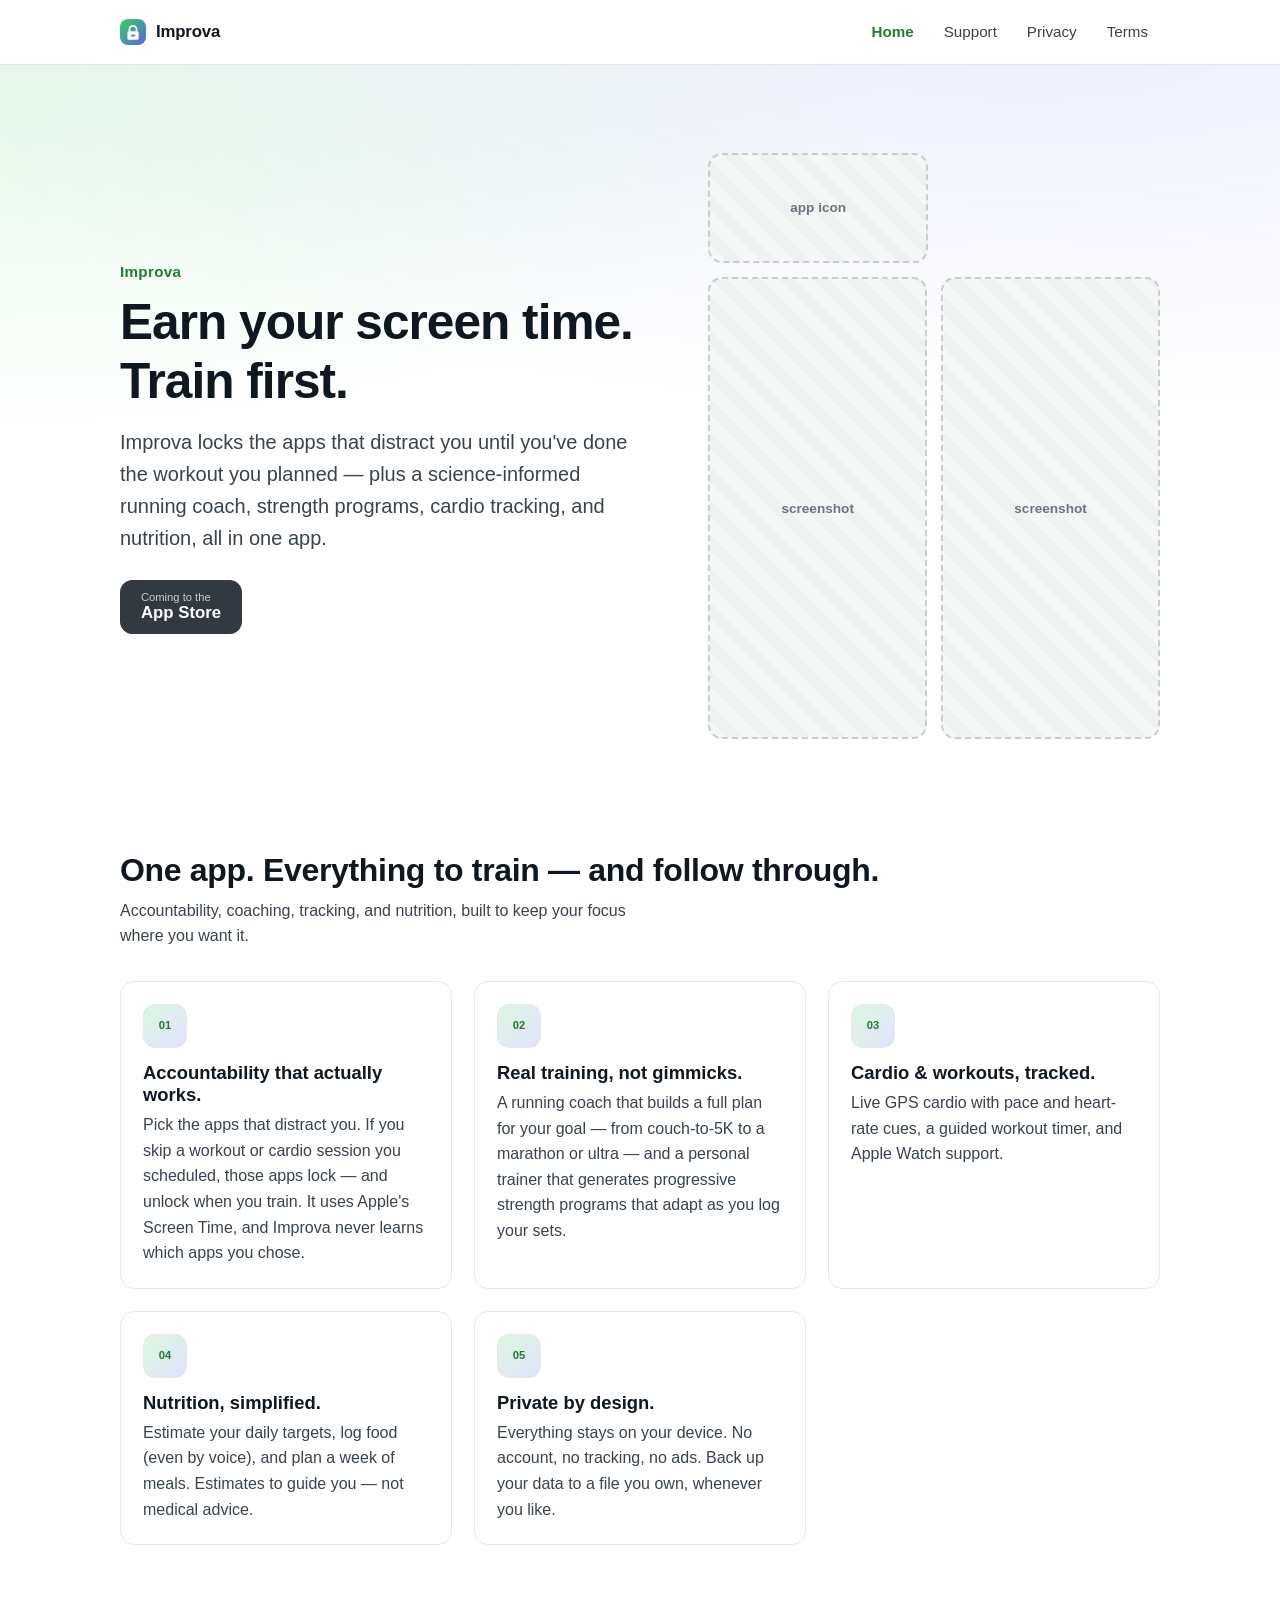
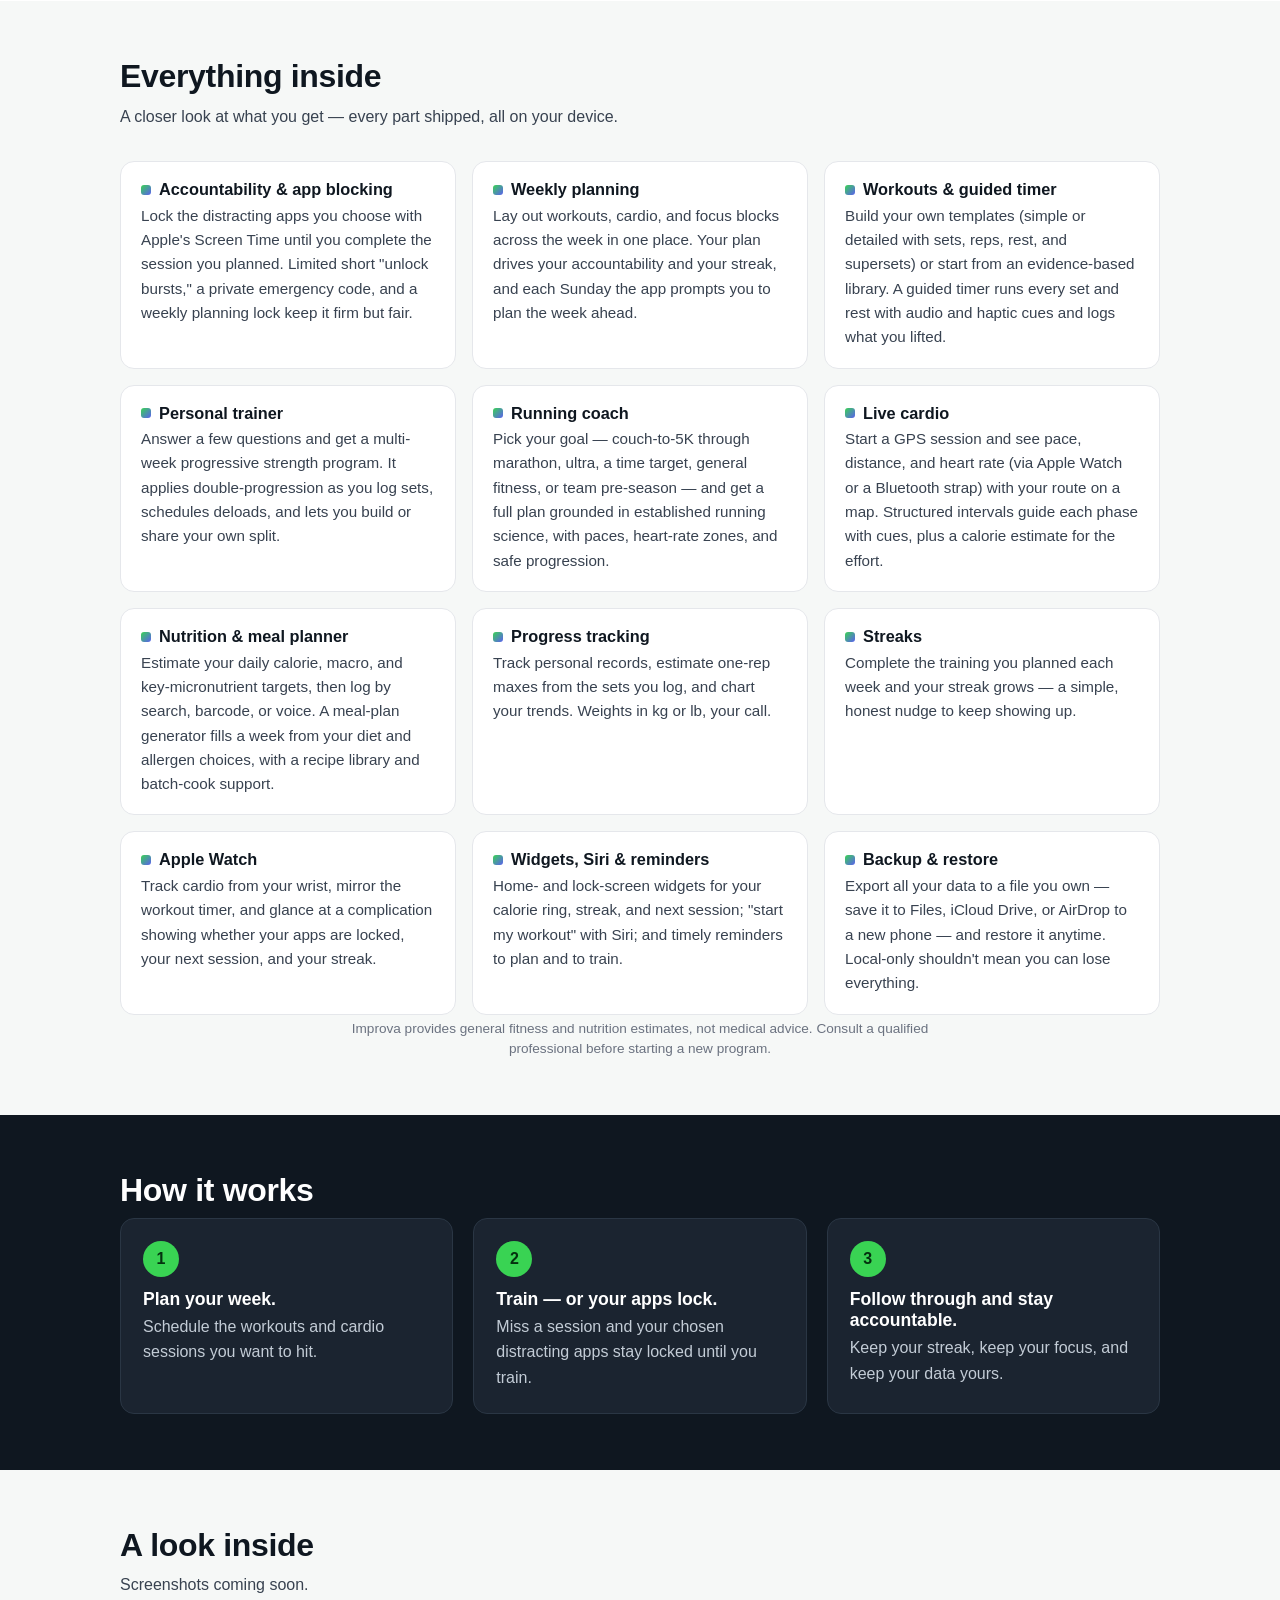
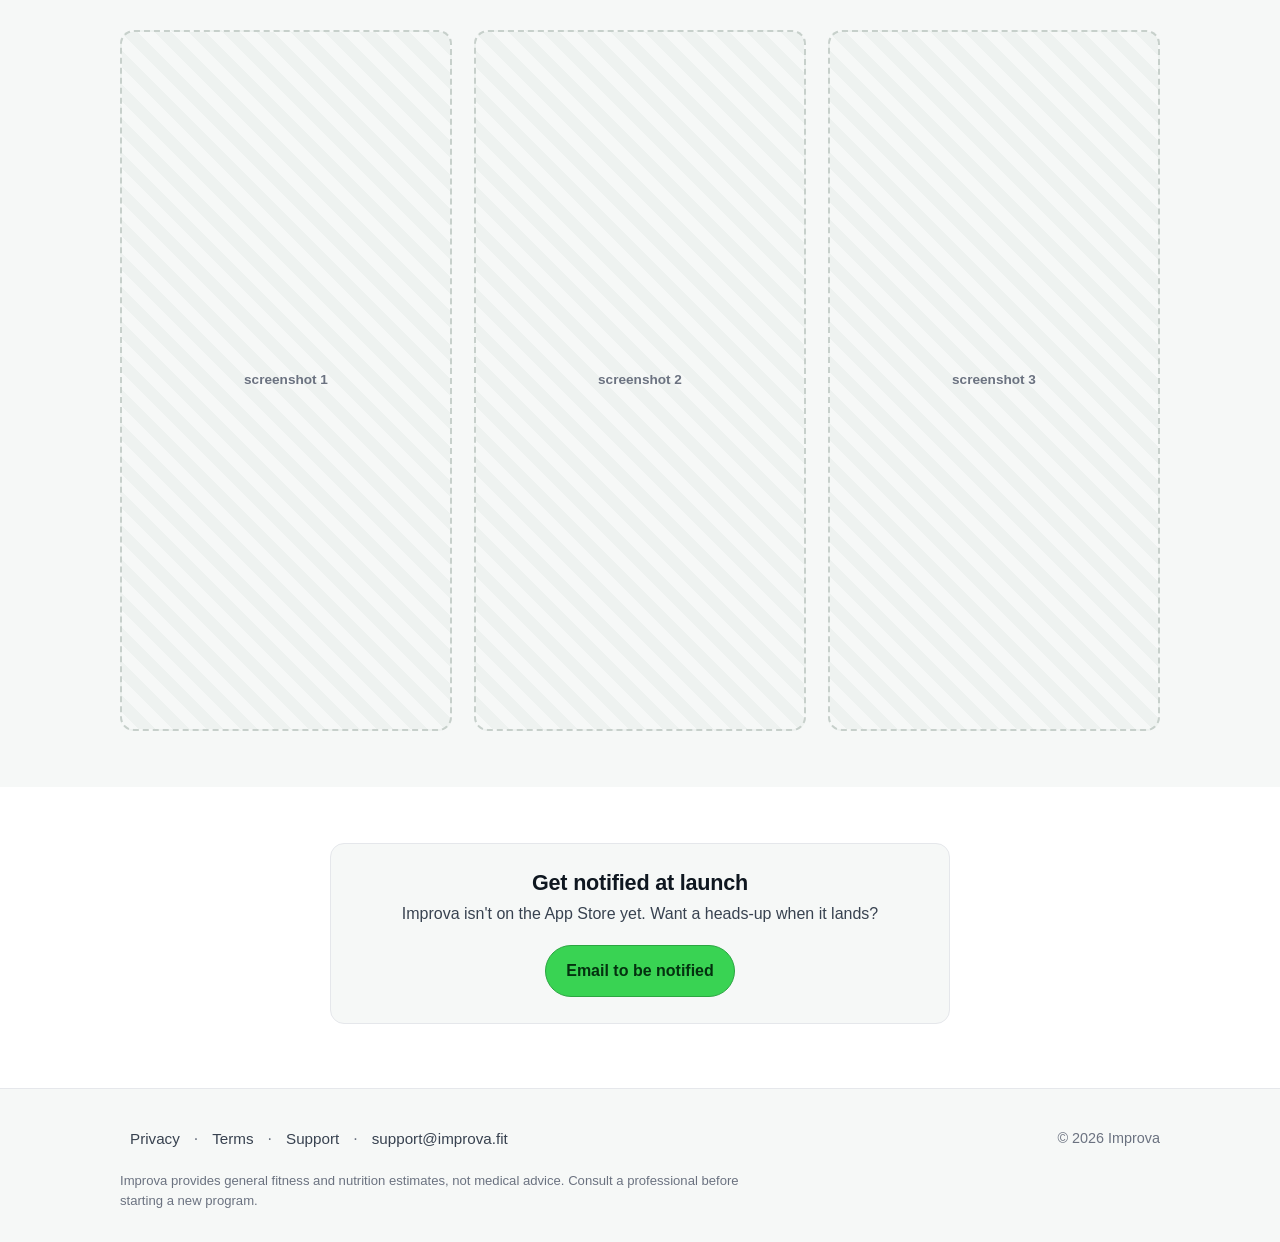
==== index.html @ 52716220 "Improva website: initial deploy (static, improva.fit)" ====
<!DOCTYPE html>
<html lang="en">
<head>
  <meta charset="utf-8">
  <meta name="viewport" content="width=device-width, initial-scale=1">
  <title>Improva — Earn your screen time. Train first.</title>
  <meta name="description" content="Improva locks the apps that distract you until you've done the workout you planned — plus a running coach, strength programs, cardio tracking, and nutrition, all in one app.">
  <meta name="theme-color" content="#39D353">

  <!-- Open Graph / Twitter -->
  <meta property="og:type" content="website">
  <meta property="og:site_name" content="Improva">
  <meta property="og:title" content="Improva — Earn your screen time. Train first.">
  <meta property="og:description" content="Locks the apps that distract you until you've trained. A running coach, strength programs, cardio, and nutrition — private by design.">
  <meta property="og:url" content="https://improva.fit/">
  <meta property="og:image" content="https://improva.fit/assets/og-image.png"> <!-- TODO: PNG og-image (see assets/og-image.svg) -->
  <meta name="twitter:card" content="summary_large_image">
  <meta name="twitter:title" content="Improva — Earn your screen time. Train first.">
  <meta name="twitter:description" content="Locks the apps that distract you until you've trained. Private by design.">
  <meta name="twitter:image" content="https://improva.fit/assets/og-image.png"> <!-- TODO: PNG og-image -->

  <link rel="icon" href="assets/favicon.svg" type="image/svg+xml">
  <link rel="icon" href="assets/favicon.png" sizes="any"> <!-- TODO: real PNG favicon fallback -->
  <link rel="apple-touch-icon" href="assets/apple-touch-icon.png"> <!-- TODO: real 180x180 apple-touch-icon -->
  <link rel="canonical" href="https://improva.fit/">
  <link rel="stylesheet" href="style.css">

  <!-- Structured data — TODO: App Store URL once the listing exists -->
  <script type="application/ld+json">
  {
    "@context": "https://schema.org",
    "@type": "SoftwareApplication",
    "name": "Improva",
    "applicationCategory": "HealthApplication",
    "operatingSystem": "iOS",
    "description": "Accountability-first fitness app for iPhone. Locks the apps that distract you until you've done the workout you planned, with a science-informed running coach, adaptive strength programs, live cardio tracking, and nutrition — all private and on your device.",
    "url": "https://improva.fit/",
    "offers": {
      "@type": "Offer",
      "price": "0",
      "priceCurrency": "USD"
    },
    "publisher": {
      "@type": "Organization",
      "name": "Improva",
      "url": "https://improva.fit/"
    }
  }
  </script>
  <script type="application/ld+json">
  {
    "@context": "https://schema.org",
    "@type": "Organization",
    "name": "Improva",
    "url": "https://improva.fit/",
    "logo": "https://improva.fit/assets/logo.svg"
  }
  </script>
</head>
<body>
  <a class="skip-link" href="#main">Skip to content</a>

  <header class="site-header">
    <nav class="nav" aria-label="Primary">
      <a class="brand" href="index.html">
        <span class="brand-mark has-img" aria-hidden="true"><img src="assets/logo.svg" alt="" width="26" height="26"></span>
        Improva
      </a>
      <div class="nav-links">
        <a href="index.html" aria-current="page">Home</a>
        <a href="support.html">Support</a>
        <a href="privacy.html">Privacy</a>
        <a href="terms.html">Terms</a>
      </div>
    </nav>
  </header>

  <main id="main">
    <!-- ===== Hero ===== -->
    <section class="hero">
      <div class="container hero-grid">
        <div>
          <span class="eyebrow">Improva</span>
          <h1>Earn your screen time. Train first.</h1>
          <p class="subhead">Improva locks the apps that distract you until you've done the workout you planned — plus a science-informed running coach, strength programs, cardio tracking, and nutrition, all in one app.</p>
          <div class="hero-cta">
            <!-- Placeholder badge — no App Store link yet. TODO: real App Store URL -->
            <span class="badge" role="img" aria-label="Coming to the App Store" aria-disabled="true">
              <small>Coming to the</small>
              <strong>App Store</strong>
            </span>
          </div>
        </div>
        <div class="hero-art" aria-label="App preview placeholders">
          <div class="placeholder app-icon" role="img" aria-label="Placeholder for app icon">app icon</div>
          <div class="placeholder phone-shot" role="img" aria-label="Placeholder for app screenshot 1">screenshot</div>
          <div class="placeholder phone-shot" role="img" aria-label="Placeholder for app screenshot 2">screenshot</div>
        </div>
      </div>
    </section>

    <!-- ===== Features (headline pillars) ===== -->
    <section class="section" aria-labelledby="features-h">
      <div class="container">
        <h2 id="features-h">One app. Everything to train — and follow through.</h2>
        <p class="lede">Accountability, coaching, tracking, and nutrition, built to keep your focus where you want it.</p>
        <div class="features">
          <article class="feature">
            <div class="icon" aria-hidden="true">01</div>
            <h3>Accountability that actually works.</h3>
            <p>Pick the apps that distract you. If you skip a workout or cardio session you scheduled, those apps lock — and unlock when you train. It uses Apple's Screen Time, and Improva never learns which apps you chose.</p>
          </article>
          <article class="feature">
            <div class="icon" aria-hidden="true">02</div>
            <h3>Real training, not gimmicks.</h3>
            <p>A running coach that builds a full plan for your goal — from couch-to-5K to a marathon or ultra — and a personal trainer that generates progressive strength programs that adapt as you log your sets.</p>
          </article>
          <article class="feature">
            <div class="icon" aria-hidden="true">03</div>
            <h3>Cardio &amp; workouts, tracked.</h3>
            <p>Live GPS cardio with pace and heart-rate cues, a guided workout timer, and Apple Watch support.</p>
          </article>
          <article class="feature">
            <div class="icon" aria-hidden="true">04</div>
            <h3>Nutrition, simplified.</h3>
            <p>Estimate your daily targets, log food (even by voice), and plan a week of meals. Estimates to guide you — not medical advice.</p>
          </article>
          <article class="feature">
            <div class="icon" aria-hidden="true">05</div>
            <h3>Private by design.</h3>
            <p>Everything stays on your device. No account, no tracking, no ads. Back up your data to a file you own, whenever you like.</p>
          </article>
        </div>
      </div>
    </section>

    <!-- ===== Everything inside (full breadth) ===== -->
    <section class="section section-alt" aria-labelledby="everything-h">
      <div class="container">
        <h2 id="everything-h">Everything inside</h2>
        <p class="lede">A closer look at what you get — every part shipped, all on your device.</p>
        <div class="everything">
          <div class="ev-item">
            <h3><span class="dot" aria-hidden="true"></span>Accountability &amp; app blocking</h3>
            <p>Lock the distracting apps you choose with Apple's Screen Time until you complete the session you planned. Limited short "unlock bursts," a private emergency code, and a weekly planning lock keep it firm but fair.</p>
          </div>
          <div class="ev-item">
            <h3><span class="dot" aria-hidden="true"></span>Weekly planning</h3>
            <p>Lay out workouts, cardio, and focus blocks across the week in one place. Your plan drives your accountability and your streak, and each Sunday the app prompts you to plan the week ahead.</p>
          </div>
          <div class="ev-item">
            <h3><span class="dot" aria-hidden="true"></span>Workouts &amp; guided timer</h3>
            <p>Build your own templates (simple or detailed with sets, reps, rest, and supersets) or start from an evidence-based library. A guided timer runs every set and rest with audio and haptic cues and logs what you lifted.</p>
          </div>
          <div class="ev-item">
            <h3><span class="dot" aria-hidden="true"></span>Personal trainer</h3>
            <p>Answer a few questions and get a multi-week progressive strength program. It applies double-progression as you log sets, schedules deloads, and lets you build or share your own split.</p>
          </div>
          <div class="ev-item">
            <h3><span class="dot" aria-hidden="true"></span>Running coach</h3>
            <p>Pick your goal — couch-to-5K through marathon, ultra, a time target, general fitness, or team pre-season — and get a full plan grounded in established running science, with paces, heart-rate zones, and safe progression.</p>
          </div>
          <div class="ev-item">
            <h3><span class="dot" aria-hidden="true"></span>Live cardio</h3>
            <p>Start a GPS session and see pace, distance, and heart rate (via Apple Watch or a Bluetooth strap) with your route on a map. Structured intervals guide each phase with cues, plus a calorie estimate for the effort.</p>
          </div>
          <div class="ev-item">
            <h3><span class="dot" aria-hidden="true"></span>Nutrition &amp; meal planner</h3>
            <p>Estimate your daily calorie, macro, and key-micronutrient targets, then log by search, barcode, or voice. A meal-plan generator fills a week from your diet and allergen choices, with a recipe library and batch-cook support.</p>
          </div>
          <div class="ev-item">
            <h3><span class="dot" aria-hidden="true"></span>Progress tracking</h3>
            <p>Track personal records, estimate one-rep maxes from the sets you log, and chart your trends. Weights in kg or lb, your call.</p>
          </div>
          <div class="ev-item">
            <h3><span class="dot" aria-hidden="true"></span>Streaks</h3>
            <p>Complete the training you planned each week and your streak grows — a simple, honest nudge to keep showing up.</p>
          </div>
          <div class="ev-item">
            <h3><span class="dot" aria-hidden="true"></span>Apple Watch</h3>
            <p>Track cardio from your wrist, mirror the workout timer, and glance at a complication showing whether your apps are locked, your next session, and your streak.</p>
          </div>
          <div class="ev-item">
            <h3><span class="dot" aria-hidden="true"></span>Widgets, Siri &amp; reminders</h3>
            <p>Home- and lock-screen widgets for your calorie ring, streak, and next session; "start my workout" with Siri; and timely reminders to plan and to train.</p>
          </div>
          <div class="ev-item">
            <h3><span class="dot" aria-hidden="true"></span>Backup &amp; restore</h3>
            <p>Export all your data to a file you own — save it to Files, iCloud Drive, or AirDrop to a new phone — and restore it anytime. Local-only shouldn't mean you can lose everything.</p>
          </div>
        </div>
        <p class="disclaimer">Improva provides general fitness and nutrition estimates, not medical advice. Consult a qualified professional before starting a new program.</p>
      </div>
    </section>

    <!-- ===== How it works ===== -->
    <section class="section steps-band" aria-labelledby="how-h">
      <div class="container">
        <h2 id="how-h">How it works</h2>
        <div class="steps">
          <div class="step">
            <span class="num" aria-hidden="true">1</span>
            <h3>Plan your week.</h3>
            <p>Schedule the workouts and cardio sessions you want to hit.</p>
          </div>
          <div class="step">
            <span class="num" aria-hidden="true">2</span>
            <h3>Train — or your apps lock.</h3>
            <p>Miss a session and your chosen distracting apps stay locked until you train.</p>
          </div>
          <div class="step">
            <span class="num" aria-hidden="true">3</span>
            <h3>Follow through and stay accountable.</h3>
            <p>Keep your streak, keep your focus, and keep your data yours.</p>
          </div>
        </div>
      </div>
    </section>

    <!-- ===== Screenshot gallery placeholders ===== -->
    <section class="section section-alt" aria-labelledby="gallery-h">
      <div class="container">
        <h2 id="gallery-h">A look inside</h2>
        <p class="lede">Screenshots coming soon.</p>
        <div class="features">
          <div class="placeholder phone-shot" role="img" aria-label="Placeholder for app screenshot 1">screenshot 1</div>
          <div class="placeholder phone-shot" role="img" aria-label="Placeholder for app screenshot 2">screenshot 2</div>
          <div class="placeholder phone-shot" role="img" aria-label="Placeholder for app screenshot 3">screenshot 3</div>
        </div>
      </div>
    </section>

    <!-- ===== Notify at launch (OPTIONAL, static-friendly, no tracker/backend) ===== -->
    <!--
      TODO (optional): the app isn't live yet. To collect launch interest you can EITHER:
        (a) keep the mailto button below (works with zero backend — opens the user's mail app), OR
        (b) uncomment the Formspree <form> and replace YOUR_FORM_ID with a real Formspree form
            (https://formspree.io) the owner controls. No tracker, no cookies, no analytics.
      Delete this whole section if you'd rather not surface it pre-launch.
    -->
    <section class="section" aria-labelledby="notify-h">
      <div class="container">
        <div class="notify">
          <h2 id="notify-h">Get notified at launch</h2>
          <p>Improva isn't on the App Store yet. Want a heads-up when it lands?</p>
          <div class="notify-actions">
            <a class="btn btn-primary" href="mailto:support@improva.fit?subject=Notify%20me%20at%20launch&amp;body=I'd%20like%20to%20know%20when%20Fitness%20Locker%20launches.">Email to be notified</a>
          </div>
          <!--
          <form class="notify-form" action="https://formspree.io/f/YOUR_FORM_ID" method="POST">
            <label for="notify-email">Email</label>
            <input id="notify-email" type="email" name="email" required autocomplete="email" placeholder="you@example.com">
            <button class="btn btn-primary" type="submit">Notify me</button>
          </form>
          -->
        </div>
      </div>
    </section>
  </main>

  <footer class="site-footer">
    <div class="container footer-inner">
      <nav class="footer-links" aria-label="Footer">
        <a href="privacy.html">Privacy</a>
        <span class="footer-sep" aria-hidden="true">·</span>
        <a href="terms.html">Terms</a>
        <span class="footer-sep" aria-hidden="true">·</span>
        <a href="support.html">Support</a>
        <span class="footer-sep" aria-hidden="true">·</span>
        <a href="mailto:support@improva.fit">support@improva.fit</a>
      </nav>
      <span class="copyright">© 2026 Improva</span>
    </div>
    <div class="container">
      <p class="footer-disclaimer">Improva provides general fitness and nutrition estimates, not medical advice. Consult a professional before starting a new program.</p>
    </div>
  </footer>
</body>
</html>
---- style.css ----
/* Improva — shared theme
   Palette: primary green #39D353, accent indigo #5B5FEF, light base.
   Mobile-first, system fonts, no web-font / third-party dependency. */

:root {
  --green: #39D353;
  --green-600: #2ba641;
  --green-700: #1f7d30;
  --indigo: #5B5FEF;
  --indigo-600: #4a4ed6;
  --ink: #0f1720;
  --ink-soft: #384250;
  --muted: #6b7280;
  --line: #e5e7eb;
  --bg: #ffffff;
  --bg-soft: #f6f8f7;
  --dark: #0f1720;
  --dark-soft: #1b2430;
  --radius: 14px;
  --radius-sm: 10px;
  --maxw: 1080px;
  --font: -apple-system, BlinkMacSystemFont, "Segoe UI", Roboto, Helvetica,
    Arial, "Apple Color Emoji", "Segoe UI Emoji", sans-serif;
}

* { box-sizing: border-box; }

html { scroll-behavior: smooth; }

body {
  margin: 0;
  font-family: var(--font);
  color: var(--ink);
  background: var(--bg);
  line-height: 1.6;
  -webkit-font-smoothing: antialiased;
  text-rendering: optimizeLegibility;
}

/* ---------- Skip link / a11y ---------- */
.skip-link {
  position: absolute;
  left: -999px;
  top: 0;
  background: var(--ink);
  color: #fff;
  padding: 10px 16px;
  border-radius: 0 0 var(--radius-sm) 0;
  z-index: 100;
}
.skip-link:focus { left: 0; }

:focus-visible {
  outline: 3px solid var(--indigo);
  outline-offset: 2px;
  border-radius: 4px;
}

/* ---------- Layout helpers ---------- */
.container {
  width: 100%;
  max-width: var(--maxw);
  margin: 0 auto;
  padding: 0 20px;
}

img { max-width: 100%; display: block; }

a { color: var(--indigo-600); }
a:hover { color: var(--indigo); }

h1, h2, h3 { line-height: 1.2; color: var(--ink); }

/* ---------- Header / nav ---------- */
.site-header {
  position: sticky;
  top: 0;
  z-index: 50;
  background: rgba(255, 255, 255, 0.9);
  backdrop-filter: saturate(140%) blur(8px);
  border-bottom: 1px solid var(--line);
}
.nav {
  display: flex;
  align-items: center;
  justify-content: space-between;
  gap: 16px;
  padding: 12px 20px;
  max-width: var(--maxw);
  margin: 0 auto;
}
.brand {
  display: inline-flex;
  align-items: center;
  gap: 10px;
  font-weight: 700;
  font-size: 1.05rem;
  color: var(--ink);
  text-decoration: none;
  letter-spacing: -0.01em;
}
.brand-mark {
  width: 26px;
  height: 26px;
  border-radius: 8px;
  background: linear-gradient(135deg, var(--green), var(--indigo));
  flex: 0 0 auto;
}
/* When a real logo image is used inside .brand-mark, drop the gradient fallback */
.brand-mark.has-img { background: none; border-radius: 0; }
.brand-mark img { width: 26px; height: 26px; border-radius: 8px; display: block; }
.nav-links {
  display: flex;
  align-items: center;
  gap: 6px;
  flex-wrap: wrap;
}
.nav-links a {
  color: var(--ink-soft);
  text-decoration: none;
  padding: 8px 12px;
  border-radius: var(--radius-sm);
  font-size: 0.95rem;
  font-weight: 500;
}
.nav-links a:hover { background: var(--bg-soft); color: var(--ink); }
.nav-links a[aria-current="page"] { color: var(--green-700); font-weight: 600; }

/* ---------- Buttons / badges ---------- */
.btn {
  display: inline-flex;
  align-items: center;
  gap: 8px;
  padding: 12px 20px;
  border-radius: 999px;
  font-weight: 600;
  text-decoration: none;
  border: 1px solid transparent;
  cursor: pointer;
  font-size: 1rem;
}
.btn-primary {
  background: var(--green);
  color: #04310f;
  border-color: var(--green-600);
}
.btn-primary:hover { background: var(--green-600); color: #04310f; }
.btn-outline {
  background: transparent;
  color: var(--ink);
  border-color: var(--line);
}
.btn-outline:hover { border-color: var(--indigo); color: var(--indigo); }

/* App-Store-style placeholder badge (not a live link) */
.badge {
  display: inline-flex;
  flex-direction: column;
  align-items: flex-start;
  gap: 0;
  padding: 10px 20px;
  border-radius: 12px;
  background: var(--ink);
  color: #fff;
  border: 1px solid var(--ink);
  text-decoration: none;
  cursor: default;
  line-height: 1.15;
}
.badge small { font-size: 0.7rem; opacity: 0.75; font-weight: 500; }
.badge strong { font-size: 1.05rem; font-weight: 700; }
.badge[aria-disabled="true"] { opacity: 0.85; }

/* ---------- Hero ---------- */
.hero {
  padding: 64px 0 40px;
  background:
    radial-gradient(1200px 400px at 80% -50px, rgba(91, 95, 239, 0.10), transparent),
    radial-gradient(900px 380px at 0% 0%, rgba(57, 211, 83, 0.12), transparent);
}
.hero-grid {
  display: grid;
  grid-template-columns: 1fr;
  gap: 36px;
  align-items: center;
}
.hero h1 {
  font-size: clamp(2rem, 6vw, 3.1rem);
  letter-spacing: -0.02em;
  margin: 8px 0 14px;
}
.hero .subhead {
  font-size: clamp(1.05rem, 2.5vw, 1.25rem);
  color: var(--ink-soft);
  max-width: 46ch;
  margin: 0 0 26px;
}
.eyebrow {
  display: inline-block;
  font-weight: 700;
  letter-spacing: 0.02em;
  color: var(--green-700);
  font-size: 0.95rem;
  text-transform: none;
}
.hero-cta { display: flex; flex-wrap: wrap; gap: 12px; align-items: center; }

/* ---------- Placeholder media slots ---------- */
.placeholder {
  display: flex;
  align-items: center;
  justify-content: center;
  text-align: center;
  color: var(--muted);
  background:
    repeating-linear-gradient(45deg, var(--bg-soft), var(--bg-soft) 12px,
      #eef2f0 12px, #eef2f0 24px);
  border: 2px dashed #c7d0cb;
  border-radius: var(--radius);
  font-size: 0.85rem;
  font-weight: 600;
}
.hero-art {
  display: grid;
  grid-template-columns: repeat(2, 1fr);
  gap: 14px;
}
.hero-art .app-icon {
  grid-column: 1 / -1;
  height: 96px;
  max-width: 220px;
}
.phone-shot { aspect-ratio: 9 / 19; }

/* ---------- Sections ---------- */
.section { padding: 56px 0; }
.section-alt { background: var(--bg-soft); }
.section h2 {
  font-size: clamp(1.5rem, 4vw, 2rem);
  letter-spacing: -0.01em;
  margin: 0 0 8px;
}
.section .lede { color: var(--ink-soft); max-width: 58ch; margin: 0 0 32px; }

/* Feature grid */
.features {
  display: grid;
  grid-template-columns: 1fr;
  gap: 22px;
}
.feature {
  background: var(--bg);
  border: 1px solid var(--line);
  border-radius: var(--radius);
  padding: 22px;
}
.section-alt .feature { background: #fff; }
.feature .icon {
  width: 44px;
  height: 44px;
  border-radius: 12px;
  margin-bottom: 14px;
  background: linear-gradient(135deg, rgba(57,211,83,0.18), rgba(91,95,239,0.18));
  display: flex;
  align-items: center;
  justify-content: center;
  color: var(--green-700);
  font-weight: 700;
  border: 1px solid var(--line);
  font-size: 0.7rem;
}
.feature h3 { font-size: 1.15rem; margin: 0 0 6px; }
.feature p { margin: 0; color: var(--ink-soft); }

/* How it works — dark accent band */
.steps-band {
  background: var(--dark);
  color: #eef2f0;
}
.steps-band h2 { color: #fff; }
.steps {
  display: grid;
  grid-template-columns: 1fr;
  gap: 20px;
  counter-reset: step;
}
.step {
  background: var(--dark-soft);
  border: 1px solid #2a3644;
  border-radius: var(--radius);
  padding: 22px;
}
.step .num {
  display: inline-flex;
  align-items: center;
  justify-content: center;
  width: 36px;
  height: 36px;
  border-radius: 999px;
  background: var(--green);
  color: #04310f;
  font-weight: 800;
  margin-bottom: 12px;
}
.step h3 { color: #fff; font-size: 1.1rem; margin: 0 0 4px; }
.step p { margin: 0; color: #c3ccd6; }

/* ---------- Legal / long-form content ---------- */
.doc { padding: 48px 0 64px; }
.doc-wrap { max-width: 760px; margin: 0 auto; }
.doc h1 { font-size: clamp(1.8rem, 5vw, 2.4rem); margin: 0 0 6px; }
.doc .updated { color: var(--muted); margin: 0 0 28px; font-size: 0.95rem; }
.doc-content h2 { font-size: 1.4rem; margin: 32px 0 10px; }
.doc-content h3 { font-size: 1.1rem; margin: 22px 0 8px; }
.doc-content p { margin: 0 0 14px; color: var(--ink-soft); }
.doc-content ul, .doc-content ol { margin: 0 0 16px; padding-left: 22px; color: var(--ink-soft); }
.doc-content li { margin: 6px 0; }
.doc-content a { color: var(--indigo-600); }

.insert-note {
  background: #fff8e6;
  border: 1px dashed #e6c34a;
  border-radius: var(--radius-sm);
  padding: 16px 18px;
  color: #6b551b;
  font-size: 0.95rem;
}

/* ---------- FAQ ---------- */
.faq { max-width: 760px; margin: 0 auto; }
.faq-item {
  border: 1px solid var(--line);
  border-radius: var(--radius);
  padding: 18px 20px;
  margin-bottom: 14px;
  background: #fff;
}
.faq-item h3 { font-size: 1.05rem; margin: 0 0 6px; }
.faq-item p { margin: 0; color: var(--ink-soft); }

.support-cta {
  display: flex;
  flex-wrap: wrap;
  gap: 12px;
  align-items: center;
  margin: 22px 0 8px;
}

/* ---------- "Everything inside" compact grid ---------- */
.everything {
  display: grid;
  grid-template-columns: 1fr;
  gap: 16px;
}
.ev-item {
  background: #fff;
  border: 1px solid var(--line);
  border-radius: var(--radius);
  padding: 18px 20px;
}
.section-alt .ev-item { background: var(--bg); }
.ev-item h3 {
  font-size: 1.02rem;
  margin: 0 0 4px;
  display: flex;
  align-items: center;
  gap: 8px;
}
.ev-item p { margin: 0; color: var(--ink-soft); font-size: 0.95rem; }
.ev-item .dot {
  width: 10px;
  height: 10px;
  border-radius: 3px;
  background: linear-gradient(135deg, var(--green), var(--indigo));
  flex: 0 0 auto;
}

/* ---------- Notify-at-launch (optional, static-friendly) ---------- */
.notify {
  background: var(--bg-soft);
  border: 1px solid var(--line);
  border-radius: var(--radius);
  padding: 26px 22px;
  max-width: 620px;
  margin: 0 auto;
  text-align: center;
}
.notify h2 { font-size: 1.35rem; margin: 0 0 6px; }
.notify p { color: var(--ink-soft); margin: 0 0 18px; }
.notify-actions { display: flex; flex-wrap: wrap; gap: 12px; justify-content: center; }

/* ---------- Health / fitness disclaimer ---------- */
.disclaimer {
  color: var(--muted);
  font-size: 0.85rem;
  max-width: 640px;
  margin: 4px auto 0;
  text-align: center;
  line-height: 1.5;
}
.footer-disclaimer {
  color: var(--muted);
  font-size: 0.82rem;
  line-height: 1.5;
  margin: 14px 0 0;
  max-width: 640px;
}

/* ---------- 404 ---------- */
.notfound {
  padding: 80px 0;
  text-align: center;
}
.notfound .code {
  font-size: clamp(3rem, 12vw, 5.5rem);
  font-weight: 800;
  letter-spacing: -0.02em;
  background: linear-gradient(135deg, var(--green-700), var(--indigo));
  -webkit-background-clip: text;
  background-clip: text;
  color: transparent;
  margin: 0;
}
.notfound h1 { font-size: clamp(1.4rem, 4vw, 1.9rem); margin: 6px 0 10px; }
.notfound p { color: var(--ink-soft); max-width: 44ch; margin: 0 auto 24px; }

/* ---------- Footer ---------- */
.site-footer {
  border-top: 1px solid var(--line);
  background: var(--bg-soft);
  padding: 32px 0;
  margin-top: 8px;
}
.footer-inner {
  display: flex;
  flex-wrap: wrap;
  gap: 14px 24px;
  align-items: center;
  justify-content: space-between;
}
.footer-links { display: flex; flex-wrap: wrap; gap: 6px 4px; align-items: center; }
.footer-links a {
  color: var(--ink-soft);
  text-decoration: none;
  padding: 6px 10px;
  border-radius: var(--radius-sm);
  font-size: 0.95rem;
}
.footer-links a:hover { background: #eef2f0; color: var(--ink); }
.footer-sep { color: var(--muted); }
.copyright { color: var(--muted); font-size: 0.9rem; }

/* ---------- Responsive ---------- */
@media (min-width: 720px) {
  .features { grid-template-columns: repeat(2, 1fr); }
  .steps { grid-template-columns: repeat(3, 1fr); }
  .everything { grid-template-columns: repeat(2, 1fr); }
}
@media (min-width: 900px) {
  .hero { padding: 88px 0 56px; }
  .hero-grid { grid-template-columns: 1.1fr 0.9fr; }
  .features { grid-template-columns: repeat(3, 1fr); }
  .everything { grid-template-columns: repeat(3, 1fr); }
  .hero-art .app-icon { height: 110px; }
}

/* Respect reduced motion */
@media (prefers-reduced-motion: reduce) {
  html { scroll-behavior: auto; }
}
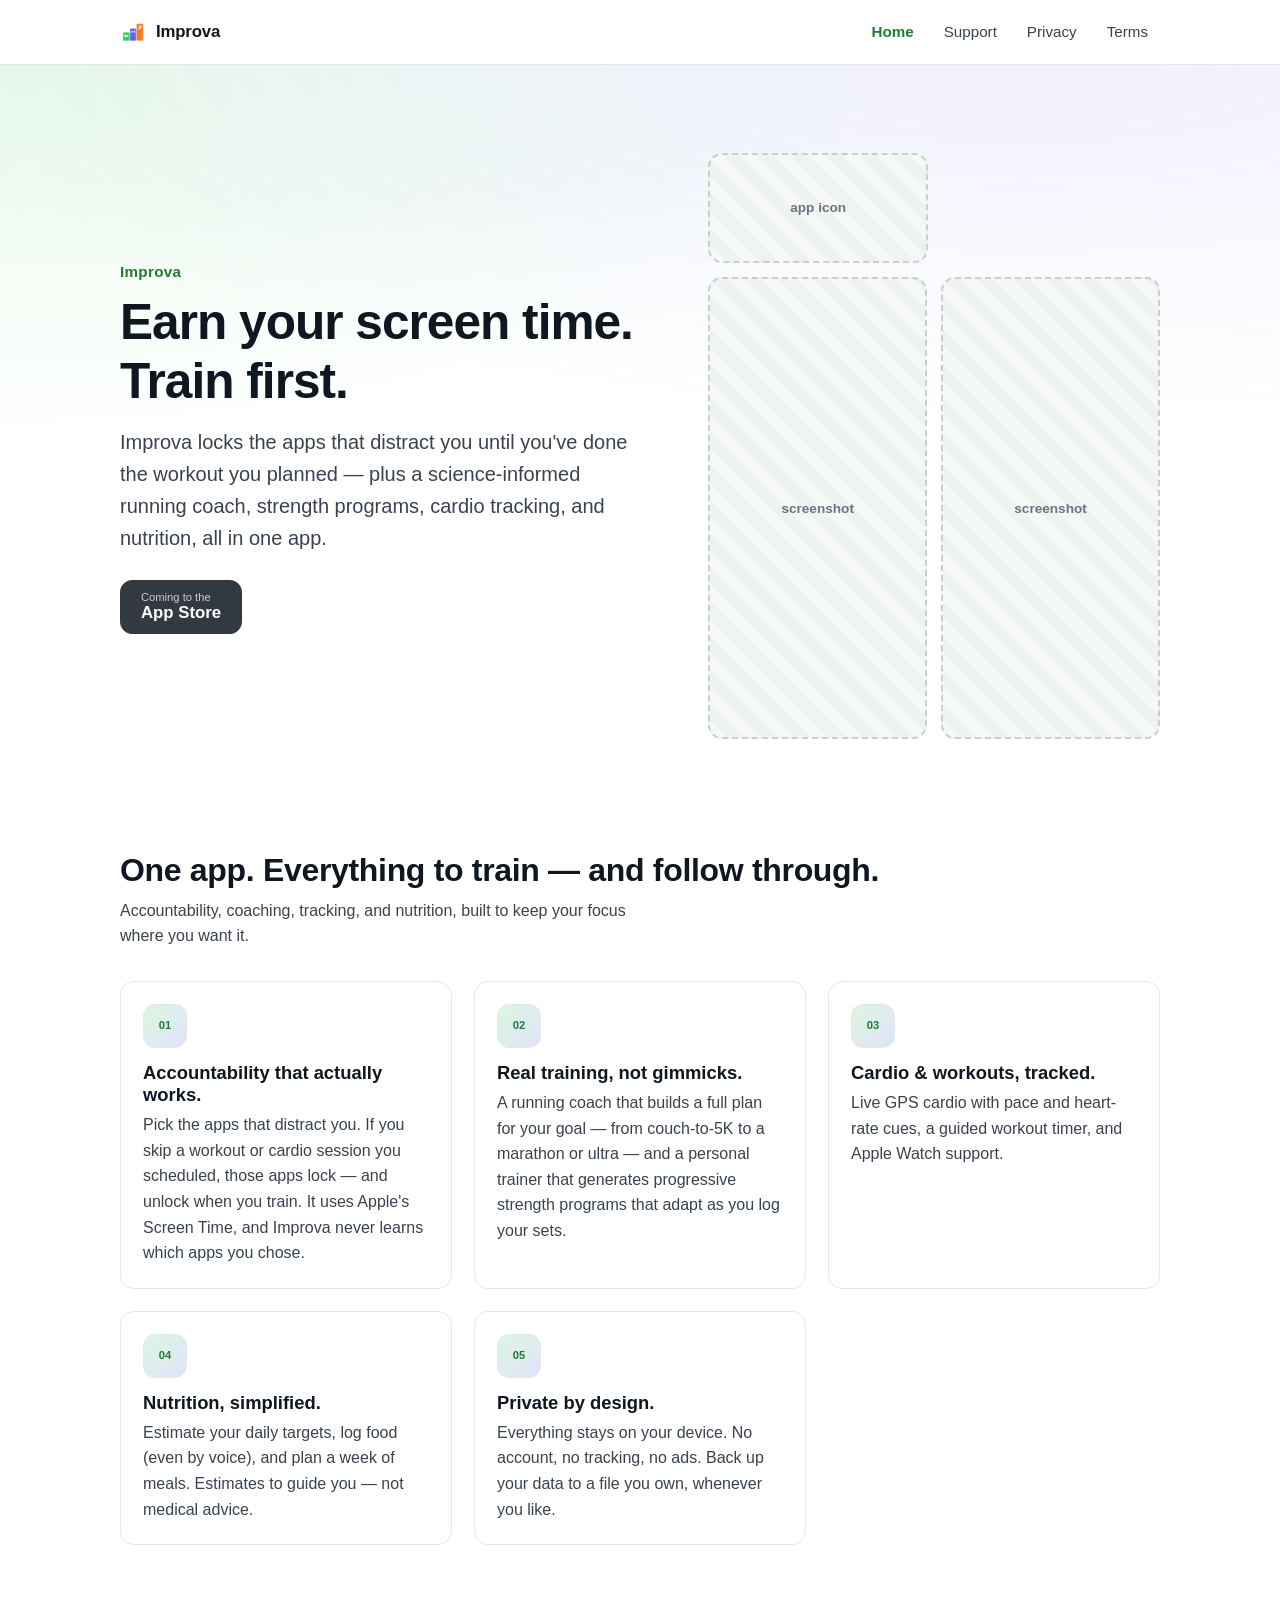
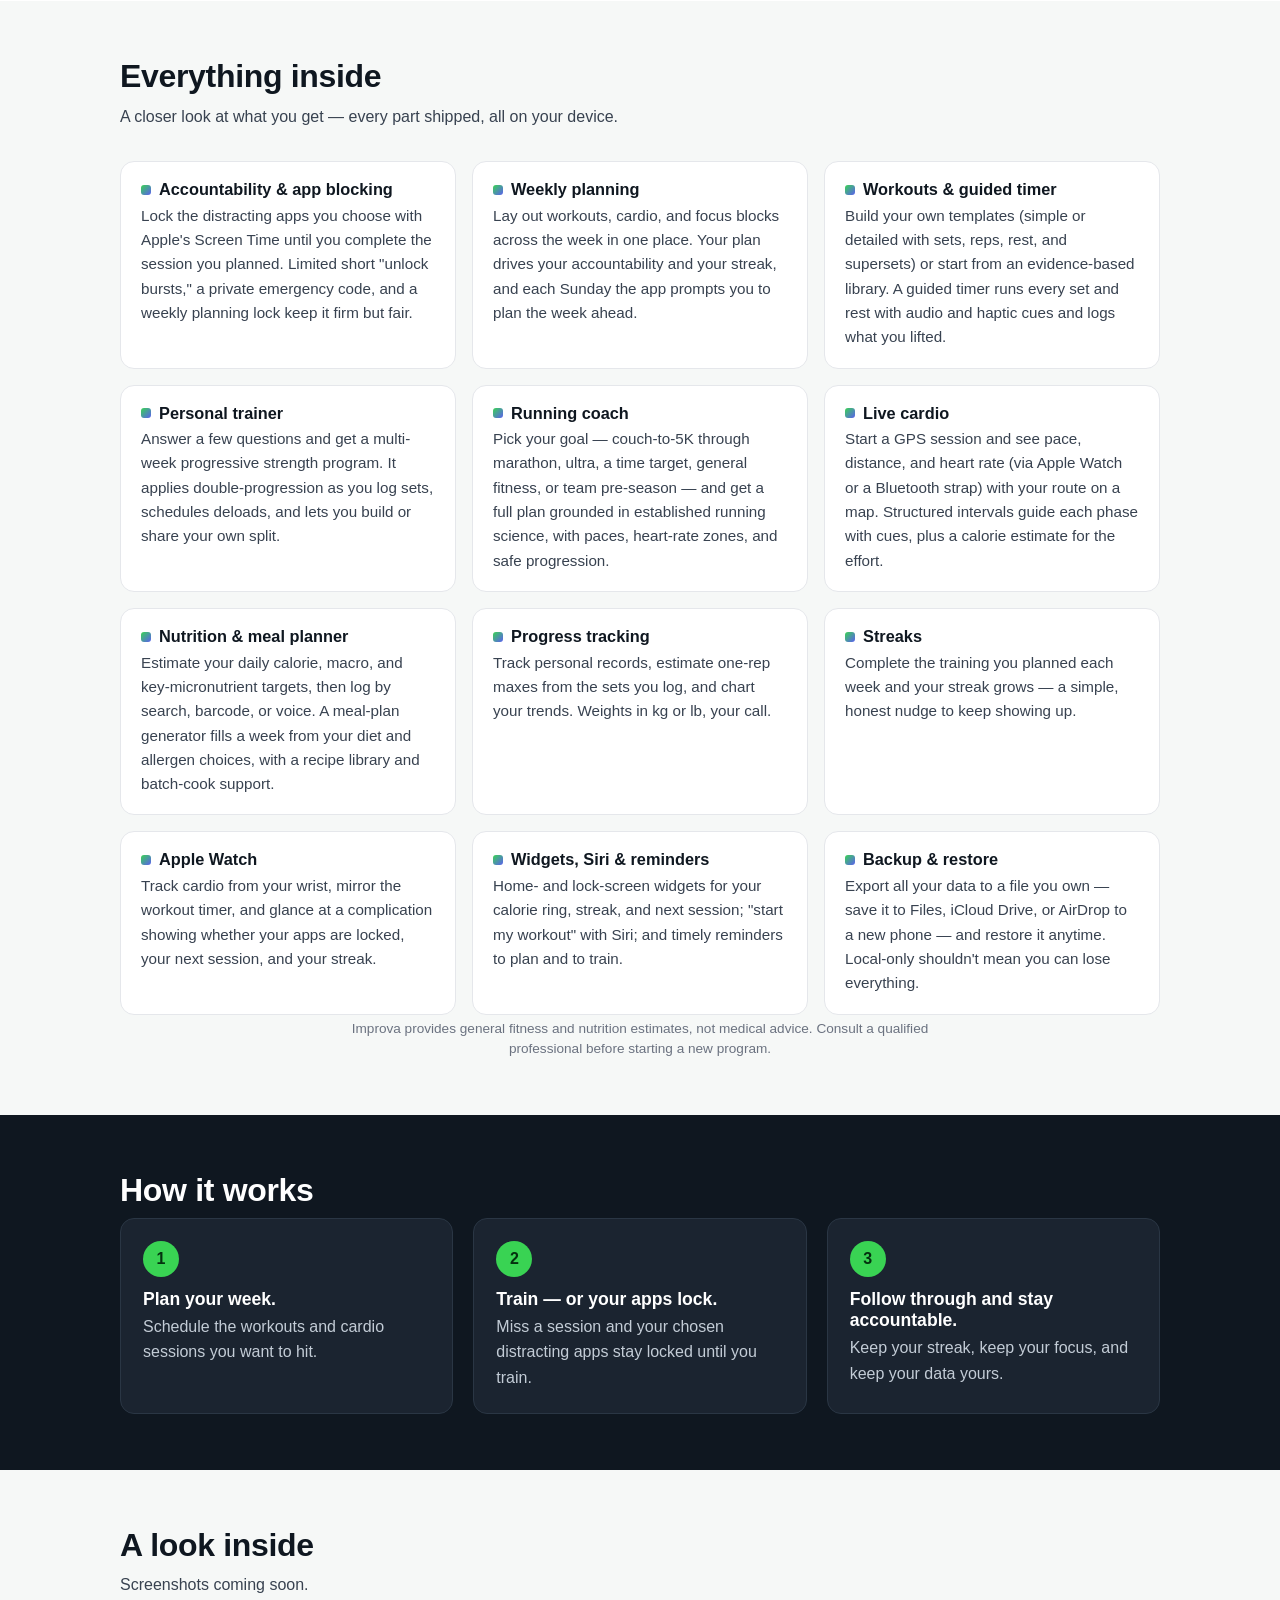
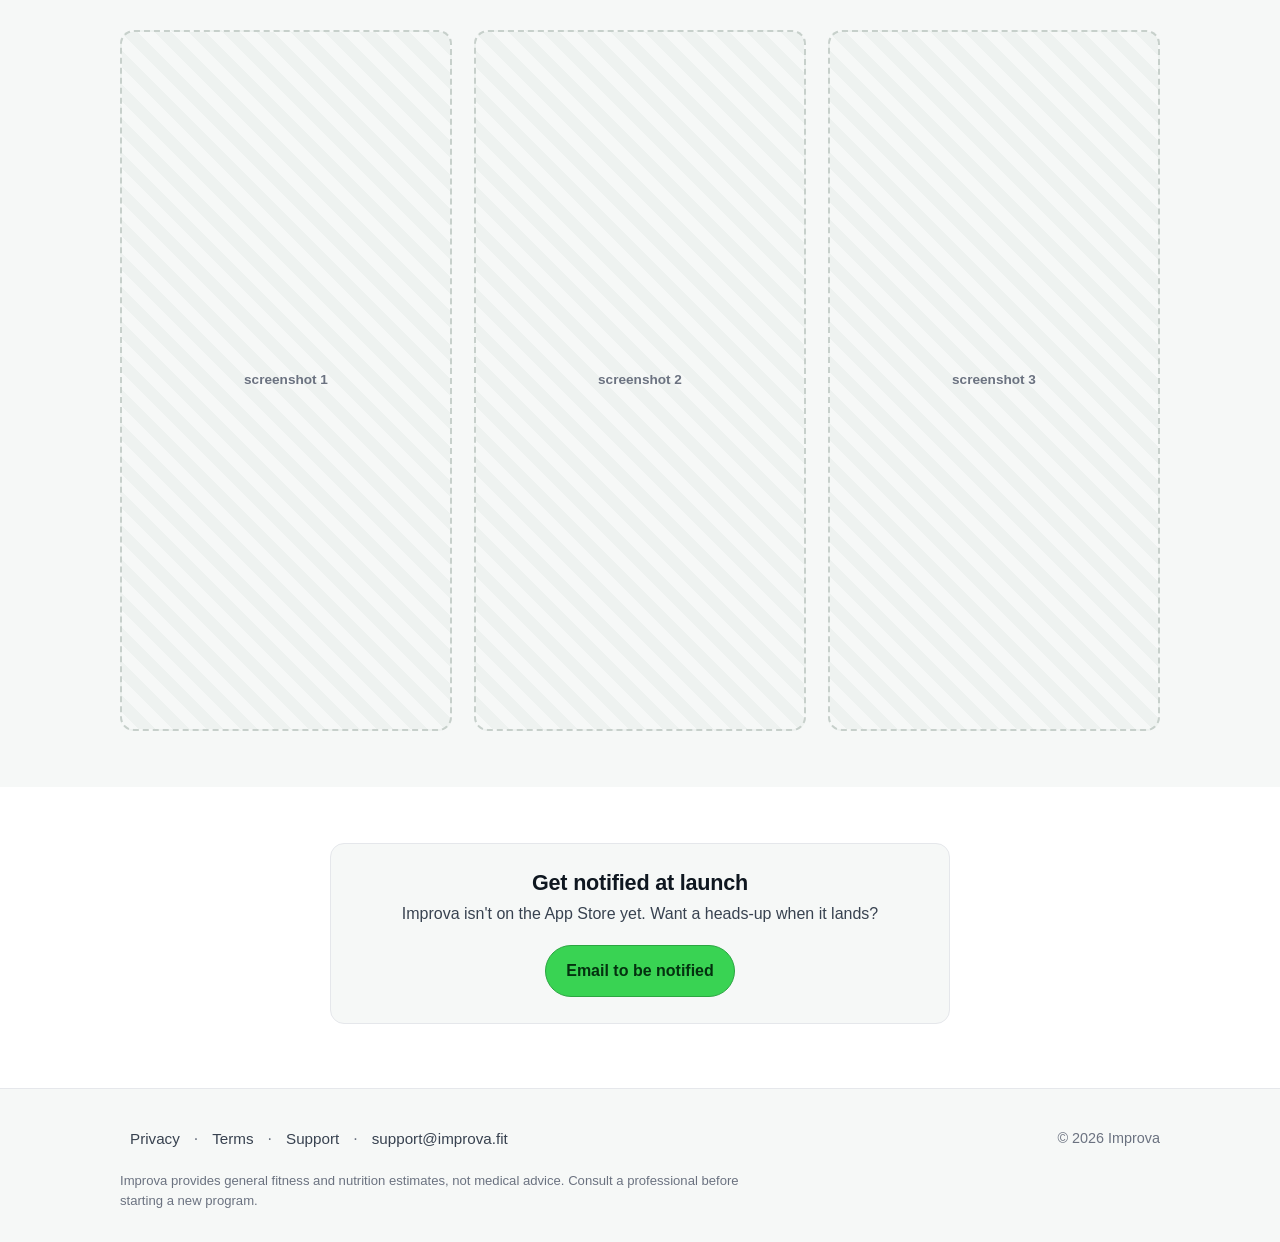
==== commit 6729001f: "New app icon: favicon, apple-touch-icon, logo, OG image; drop SVG placeholders from head" ====
--- a/index.html
+++ b/index.html
@@ -13,15 +13,14 @@
   <meta property="og:title" content="Improva — Earn your screen time. Train first.">
   <meta property="og:description" content="Locks the apps that distract you until you've trained. A running coach, strength programs, cardio, and nutrition — private by design.">
   <meta property="og:url" content="https://improva.fit/">
-  <meta property="og:image" content="https://improva.fit/assets/og-image.png"> <!-- TODO: PNG og-image (see assets/og-image.svg) -->
+  <meta property="og:image" content="https://improva.fit/assets/og-image.png">
   <meta name="twitter:card" content="summary_large_image">
   <meta name="twitter:title" content="Improva — Earn your screen time. Train first.">
   <meta name="twitter:description" content="Locks the apps that distract you until you've trained. Private by design.">
-  <meta name="twitter:image" content="https://improva.fit/assets/og-image.png"> <!-- TODO: PNG og-image -->
-
-  <link rel="icon" href="assets/favicon.svg" type="image/svg+xml">
-  <link rel="icon" href="assets/favicon.png" sizes="any"> <!-- TODO: real PNG favicon fallback -->
-  <link rel="apple-touch-icon" href="assets/apple-touch-icon.png"> <!-- TODO: real 180x180 apple-touch-icon -->
+  <meta name="twitter:image" content="https://improva.fit/assets/og-image.png">
+
+  <link rel="icon" href="assets/favicon.png" type="image/png" sizes="64x64">
+  <link rel="apple-touch-icon" href="assets/apple-touch-icon.png">
   <link rel="canonical" href="https://improva.fit/">
   <link rel="stylesheet" href="style.css">
 
@@ -53,7 +52,7 @@
     "@type": "Organization",
     "name": "Improva",
     "url": "https://improva.fit/",
-    "logo": "https://improva.fit/assets/logo.svg"
+    "logo": "https://improva.fit/assets/logo.png"
   }
   </script>
 </head>
@@ -63,7 +62,7 @@
   <header class="site-header">
     <nav class="nav" aria-label="Primary">
       <a class="brand" href="index.html">
-        <span class="brand-mark has-img" aria-hidden="true"><img src="assets/logo.svg" alt="" width="26" height="26"></span>
+        <span class="brand-mark has-img" aria-hidden="true"><img src="assets/logo.png" alt="" width="26" height="26"></span>
         Improva
       </a>
       <div class="nav-links">
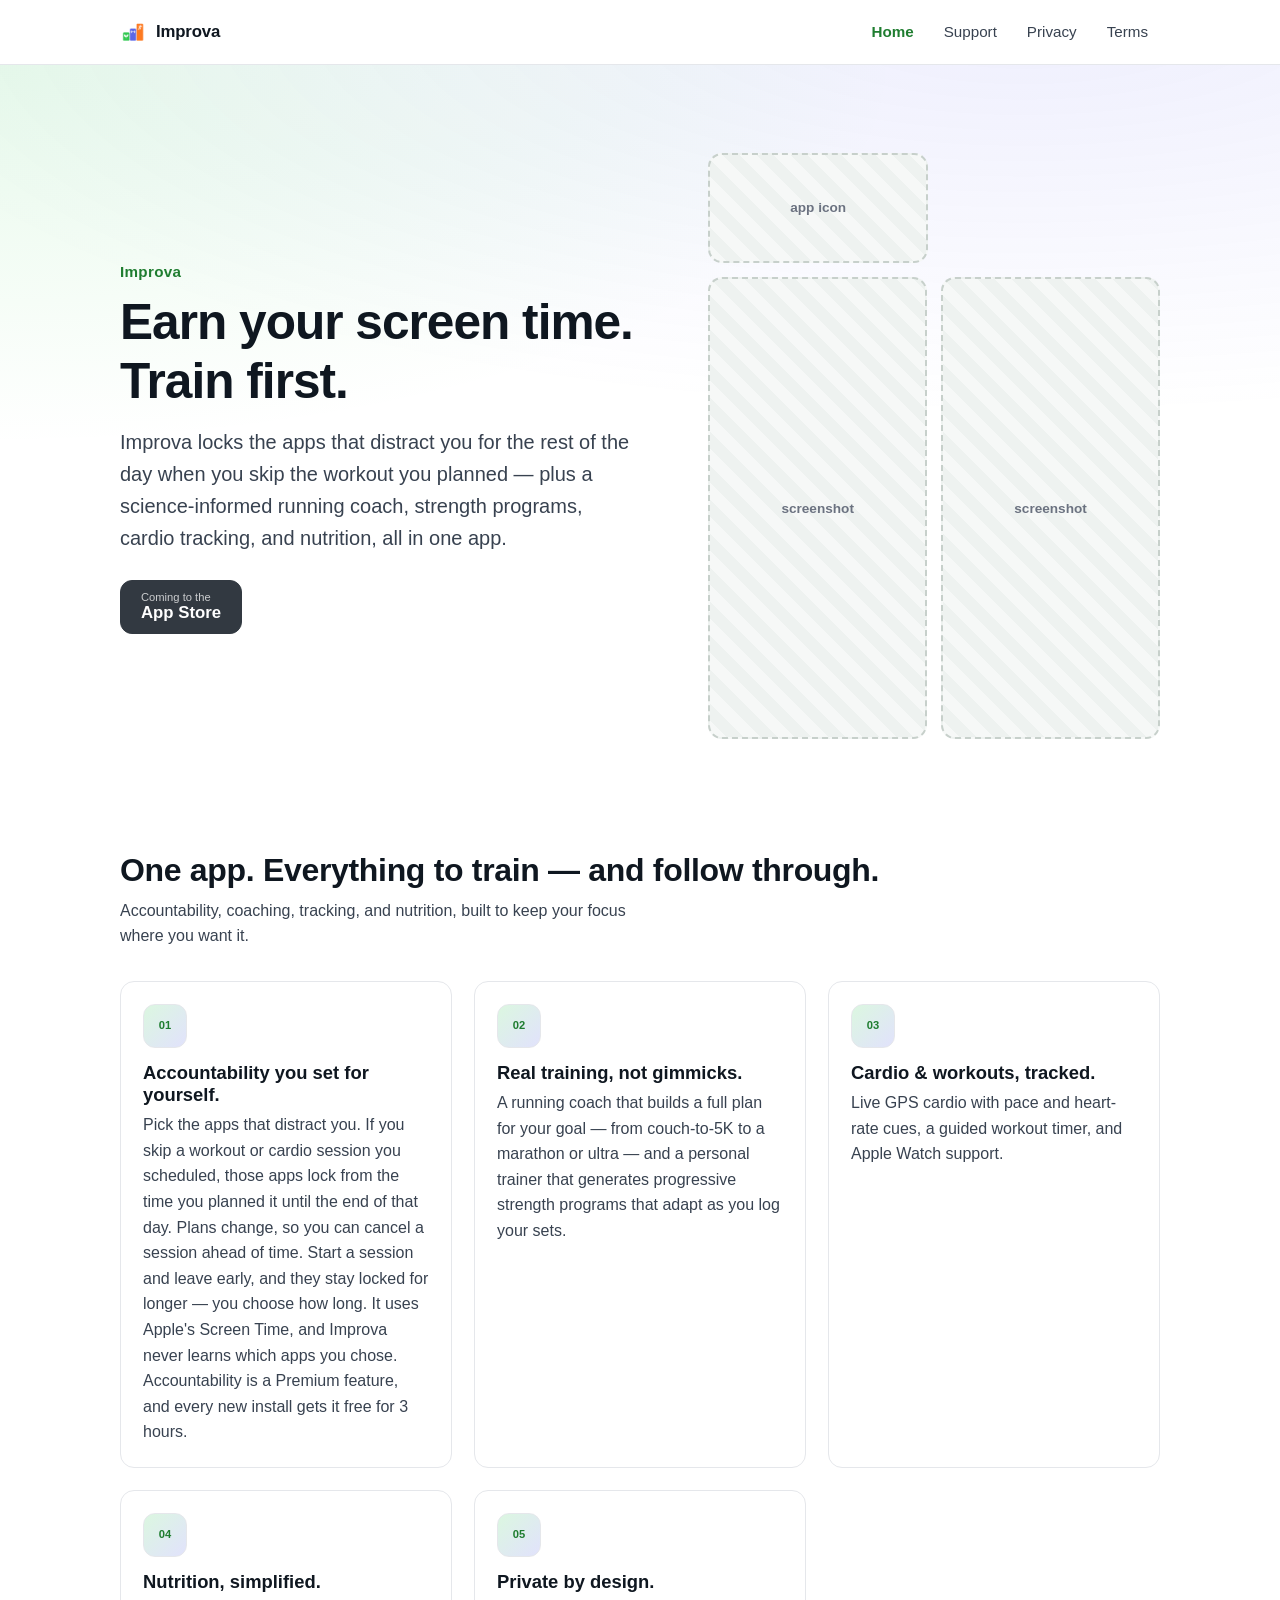
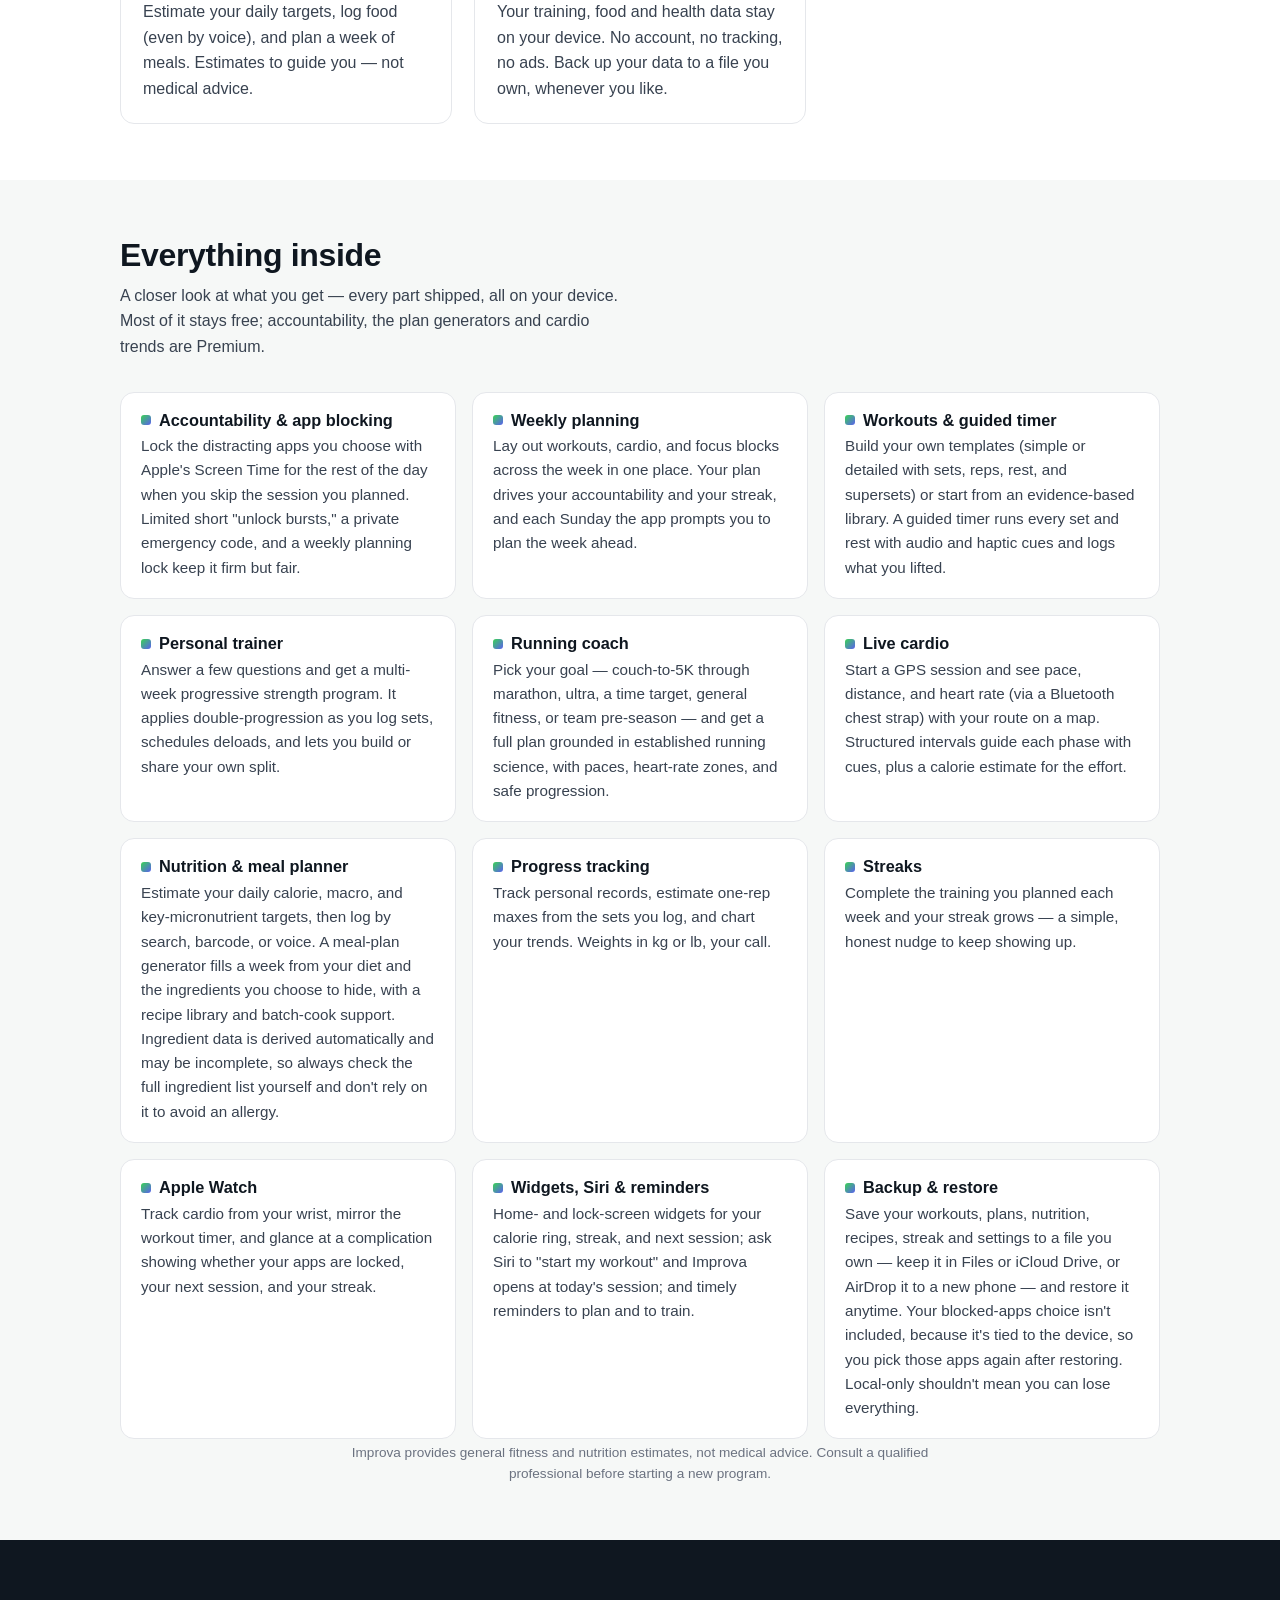
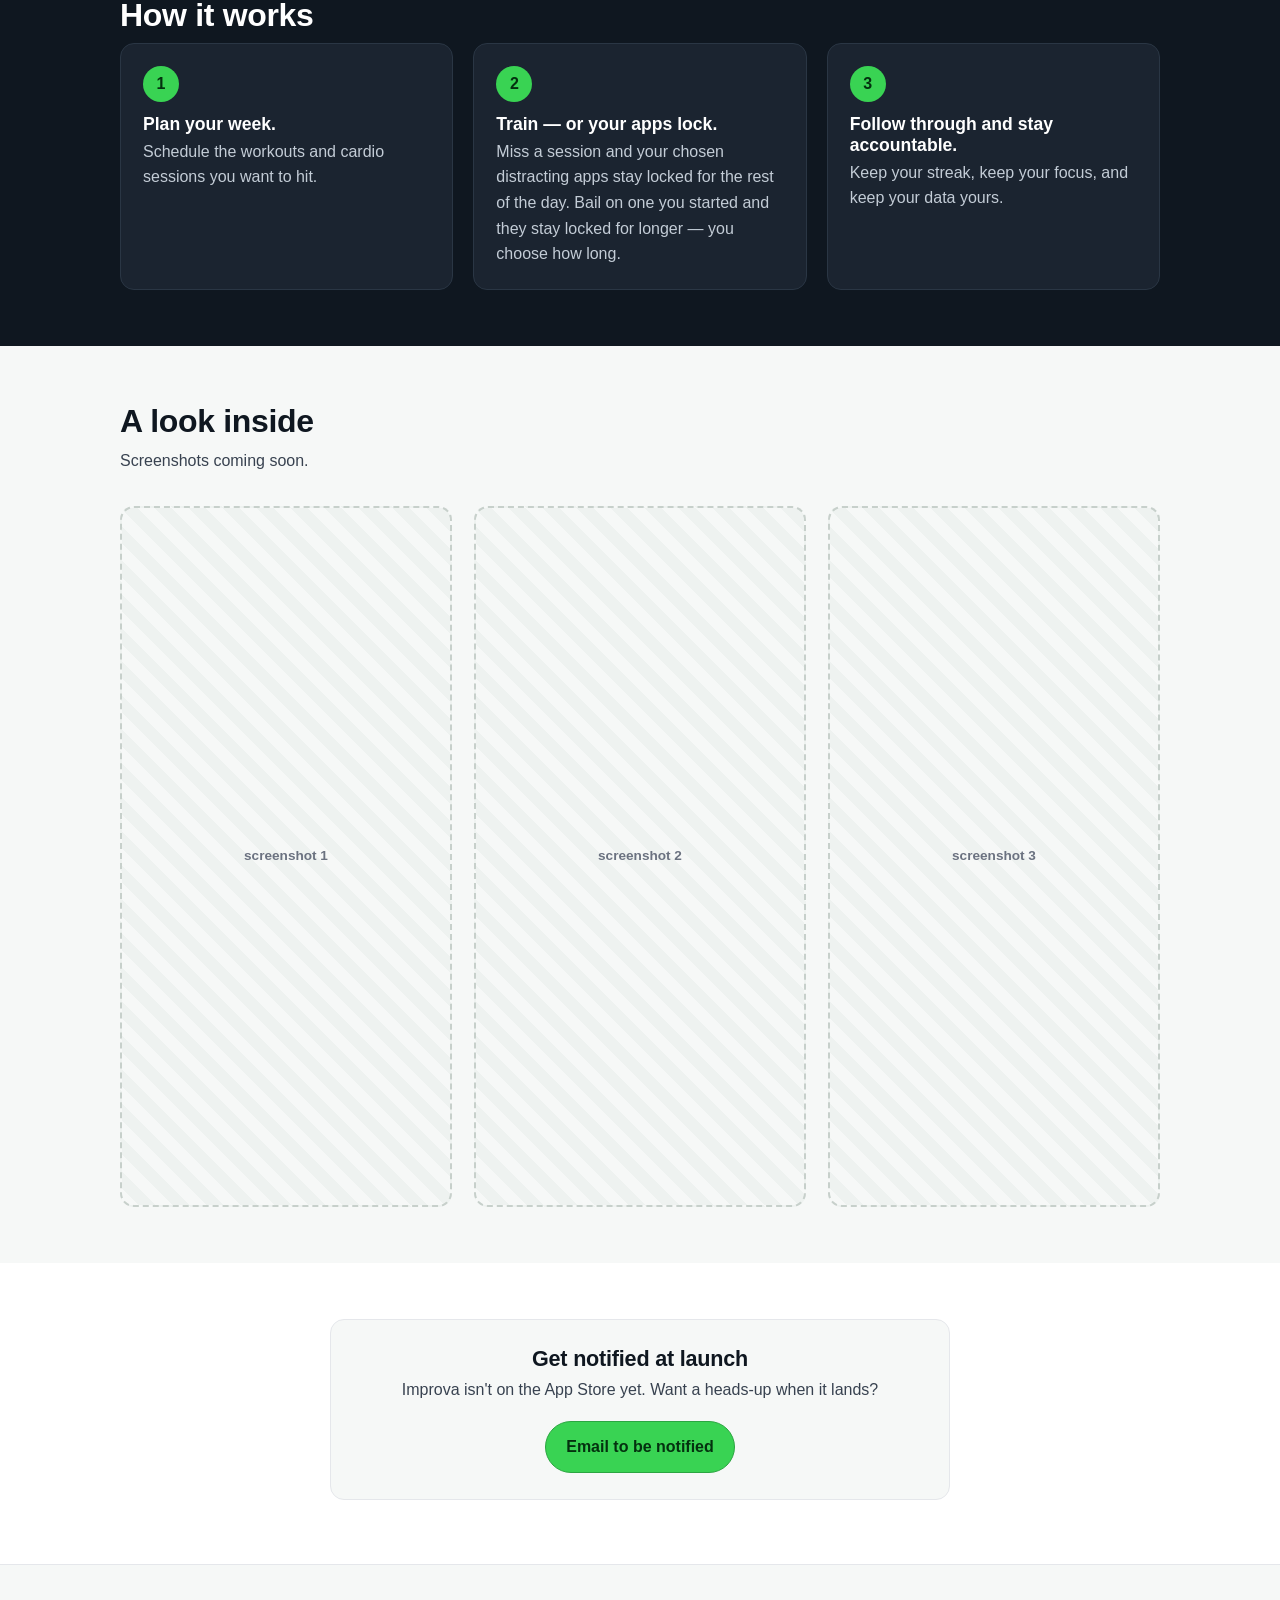
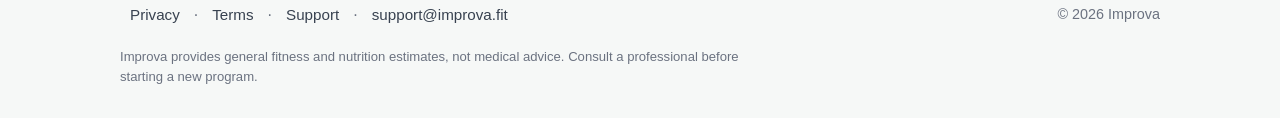
==== commit 9b4c73c4: "Sync from the app repo: audit claim fixes, pricing data, legal pages - Home page: the lock claims ma" ====
--- a/index.html
+++ b/index.html
@@ -4,19 +4,19 @@
   <meta charset="utf-8">
   <meta name="viewport" content="width=device-width, initial-scale=1">
   <title>Improva — Earn your screen time. Train first.</title>
-  <meta name="description" content="Improva locks the apps that distract you until you've done the workout you planned — plus a running coach, strength programs, cardio tracking, and nutrition, all in one app.">
+  <meta name="description" content="Improva locks the apps that distract you for the rest of the day when you skip the workout you planned — plus a running coach, strength programs, cardio tracking, and nutrition, all in one app.">
   <meta name="theme-color" content="#39D353">
 
   <!-- Open Graph / Twitter -->
   <meta property="og:type" content="website">
   <meta property="og:site_name" content="Improva">
   <meta property="og:title" content="Improva — Earn your screen time. Train first.">
-  <meta property="og:description" content="Locks the apps that distract you until you've trained. A running coach, strength programs, cardio, and nutrition — private by design.">
+  <meta property="og:description" content="Locks the apps that distract you when you skip the workout you planned. A running coach, strength programs, cardio, and nutrition — private by design.">
   <meta property="og:url" content="https://improva.fit/">
   <meta property="og:image" content="https://improva.fit/assets/og-image.png">
   <meta name="twitter:card" content="summary_large_image">
   <meta name="twitter:title" content="Improva — Earn your screen time. Train first.">
-  <meta name="twitter:description" content="Locks the apps that distract you until you've trained. Private by design.">
+  <meta name="twitter:description" content="Locks the apps that distract you when you skip the workout you planned. Private by design.">
   <meta name="twitter:image" content="https://improva.fit/assets/og-image.png">
 
   <link rel="icon" href="assets/favicon.png" type="image/png" sizes="64x64">
@@ -32,12 +32,28 @@
     "name": "Improva",
     "applicationCategory": "HealthApplication",
     "operatingSystem": "iOS",
-    "description": "Accountability-first fitness app for iPhone. Locks the apps that distract you until you've done the workout you planned, with a science-informed running coach, adaptive strength programs, live cardio tracking, and nutrition — all private and on your device.",
+    "description": "Accountability-first fitness app for iPhone. Locks the apps that distract you for the rest of the day when you skip the workout you planned, with a science-informed running coach, adaptive strength programs, live cardio tracking, and nutrition — all private and on your device.",
     "url": "https://improva.fit/",
     "offers": {
-      "@type": "Offer",
-      "price": "0",
-      "priceCurrency": "USD"
+      "@type": "AggregateOffer",
+      "priceCurrency": "USD",
+      "lowPrice": "29.99",
+      "highPrice": "44.99",
+      "offerCount": "2",
+      "offers": [
+        {
+          "@type": "Offer",
+          "name": "Improva Premium Yearly (auto-renewing)",
+          "price": "29.99",
+          "priceCurrency": "USD"
+        },
+        {
+          "@type": "Offer",
+          "name": "Improva Premium Lifetime",
+          "price": "44.99",
+          "priceCurrency": "USD"
+        }
+      ]
     },
     "publisher": {
       "@type": "Organization",
@@ -81,7 +97,7 @@
         <div>
           <span class="eyebrow">Improva</span>
           <h1>Earn your screen time. Train first.</h1>
-          <p class="subhead">Improva locks the apps that distract you until you've done the workout you planned — plus a science-informed running coach, strength programs, cardio tracking, and nutrition, all in one app.</p>
+          <p class="subhead">Improva locks the apps that distract you for the rest of the day when you skip the workout you planned — plus a science-informed running coach, strength programs, cardio tracking, and nutrition, all in one app.</p>
           <div class="hero-cta">
             <!-- Placeholder badge — no App Store link yet. TODO: real App Store URL -->
             <span class="badge" role="img" aria-label="Coming to the App Store" aria-disabled="true">
@@ -106,8 +122,8 @@
         <div class="features">
           <article class="feature">
             <div class="icon" aria-hidden="true">01</div>
-            <h3>Accountability that actually works.</h3>
-            <p>Pick the apps that distract you. If you skip a workout or cardio session you scheduled, those apps lock — and unlock when you train. It uses Apple's Screen Time, and Improva never learns which apps you chose.</p>
+            <h3>Accountability you set for yourself.</h3>
+            <p>Pick the apps that distract you. If you skip a workout or cardio session you scheduled, those apps lock from the time you planned it until the end of that day. Plans change, so you can cancel a session ahead of time. Start a session and leave early, and they stay locked for longer — you choose how long. It uses Apple's Screen Time, and Improva never learns which apps you chose. Accountability is a Premium feature, and every new install gets it free for 3 hours.</p>
           </article>
           <article class="feature">
             <div class="icon" aria-hidden="true">02</div>
@@ -127,7 +143,7 @@
           <article class="feature">
             <div class="icon" aria-hidden="true">05</div>
             <h3>Private by design.</h3>
-            <p>Everything stays on your device. No account, no tracking, no ads. Back up your data to a file you own, whenever you like.</p>
+            <p>Your training, food and health data stay on your device. No account, no tracking, no ads. Back up your data to a file you own, whenever you like.</p>
           </article>
         </div>
       </div>
@@ -137,11 +153,11 @@
     <section class="section section-alt" aria-labelledby="everything-h">
       <div class="container">
         <h2 id="everything-h">Everything inside</h2>
-        <p class="lede">A closer look at what you get — every part shipped, all on your device.</p>
+        <p class="lede">A closer look at what you get — every part shipped, all on your device. Most of it stays free; accountability, the plan generators and cardio trends are Premium.</p>
         <div class="everything">
           <div class="ev-item">
             <h3><span class="dot" aria-hidden="true"></span>Accountability &amp; app blocking</h3>
-            <p>Lock the distracting apps you choose with Apple's Screen Time until you complete the session you planned. Limited short "unlock bursts," a private emergency code, and a weekly planning lock keep it firm but fair.</p>
+            <p>Lock the distracting apps you choose with Apple's Screen Time for the rest of the day when you skip the session you planned. Limited short "unlock bursts," a private emergency code, and a weekly planning lock keep it firm but fair.</p>
           </div>
           <div class="ev-item">
             <h3><span class="dot" aria-hidden="true"></span>Weekly planning</h3>
@@ -161,11 +177,11 @@
           </div>
           <div class="ev-item">
             <h3><span class="dot" aria-hidden="true"></span>Live cardio</h3>
-            <p>Start a GPS session and see pace, distance, and heart rate (via Apple Watch or a Bluetooth strap) with your route on a map. Structured intervals guide each phase with cues, plus a calorie estimate for the effort.</p>
+            <p>Start a GPS session and see pace, distance, and heart rate (via a Bluetooth chest strap) with your route on a map. Structured intervals guide each phase with cues, plus a calorie estimate for the effort.</p>
           </div>
           <div class="ev-item">
             <h3><span class="dot" aria-hidden="true"></span>Nutrition &amp; meal planner</h3>
-            <p>Estimate your daily calorie, macro, and key-micronutrient targets, then log by search, barcode, or voice. A meal-plan generator fills a week from your diet and allergen choices, with a recipe library and batch-cook support.</p>
+            <p>Estimate your daily calorie, macro, and key-micronutrient targets, then log by search, barcode, or voice. A meal-plan generator fills a week from your diet and the ingredients you choose to hide, with a recipe library and batch-cook support. Ingredient data is derived automatically and may be incomplete, so always check the full ingredient list yourself and don't rely on it to avoid an allergy.</p>
           </div>
           <div class="ev-item">
             <h3><span class="dot" aria-hidden="true"></span>Progress tracking</h3>
@@ -181,11 +197,11 @@
           </div>
           <div class="ev-item">
             <h3><span class="dot" aria-hidden="true"></span>Widgets, Siri &amp; reminders</h3>
-            <p>Home- and lock-screen widgets for your calorie ring, streak, and next session; "start my workout" with Siri; and timely reminders to plan and to train.</p>
+            <p>Home- and lock-screen widgets for your calorie ring, streak, and next session; ask Siri to "start my workout" and Improva opens at today's session; and timely reminders to plan and to train.</p>
           </div>
           <div class="ev-item">
             <h3><span class="dot" aria-hidden="true"></span>Backup &amp; restore</h3>
-            <p>Export all your data to a file you own — save it to Files, iCloud Drive, or AirDrop to a new phone — and restore it anytime. Local-only shouldn't mean you can lose everything.</p>
+            <p>Save your workouts, plans, nutrition, recipes, streak and settings to a file you own — keep it in Files or iCloud Drive, or AirDrop it to a new phone — and restore it anytime. Your blocked-apps choice isn't included, because it's tied to the device, so you pick those apps again after restoring. Local-only shouldn't mean you can lose everything.</p>
           </div>
         </div>
         <p class="disclaimer">Improva provides general fitness and nutrition estimates, not medical advice. Consult a qualified professional before starting a new program.</p>
@@ -205,7 +221,7 @@
           <div class="step">
             <span class="num" aria-hidden="true">2</span>
             <h3>Train — or your apps lock.</h3>
-            <p>Miss a session and your chosen distracting apps stay locked until you train.</p>
+            <p>Miss a session and your chosen distracting apps stay locked for the rest of the day. Bail on one you started and they stay locked for longer — you choose how long.</p>
           </div>
           <div class="step">
             <span class="num" aria-hidden="true">3</span>
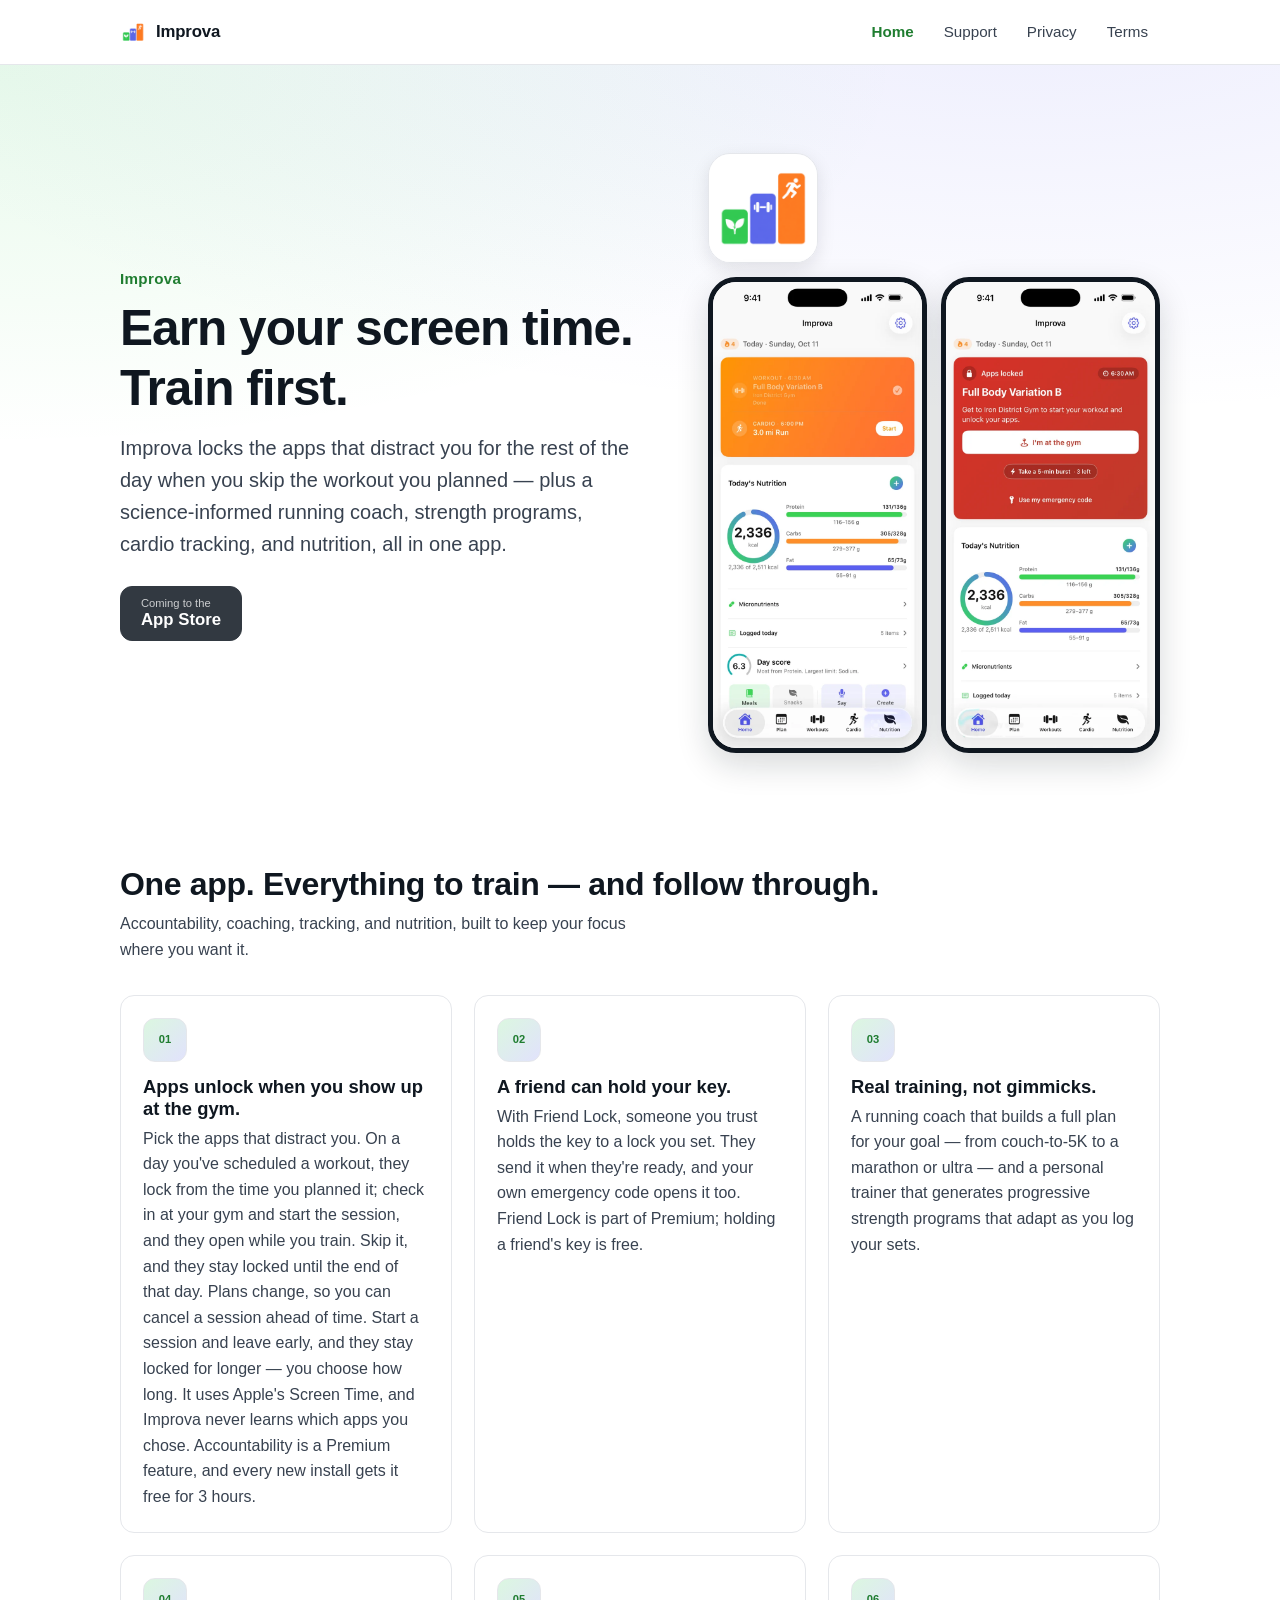
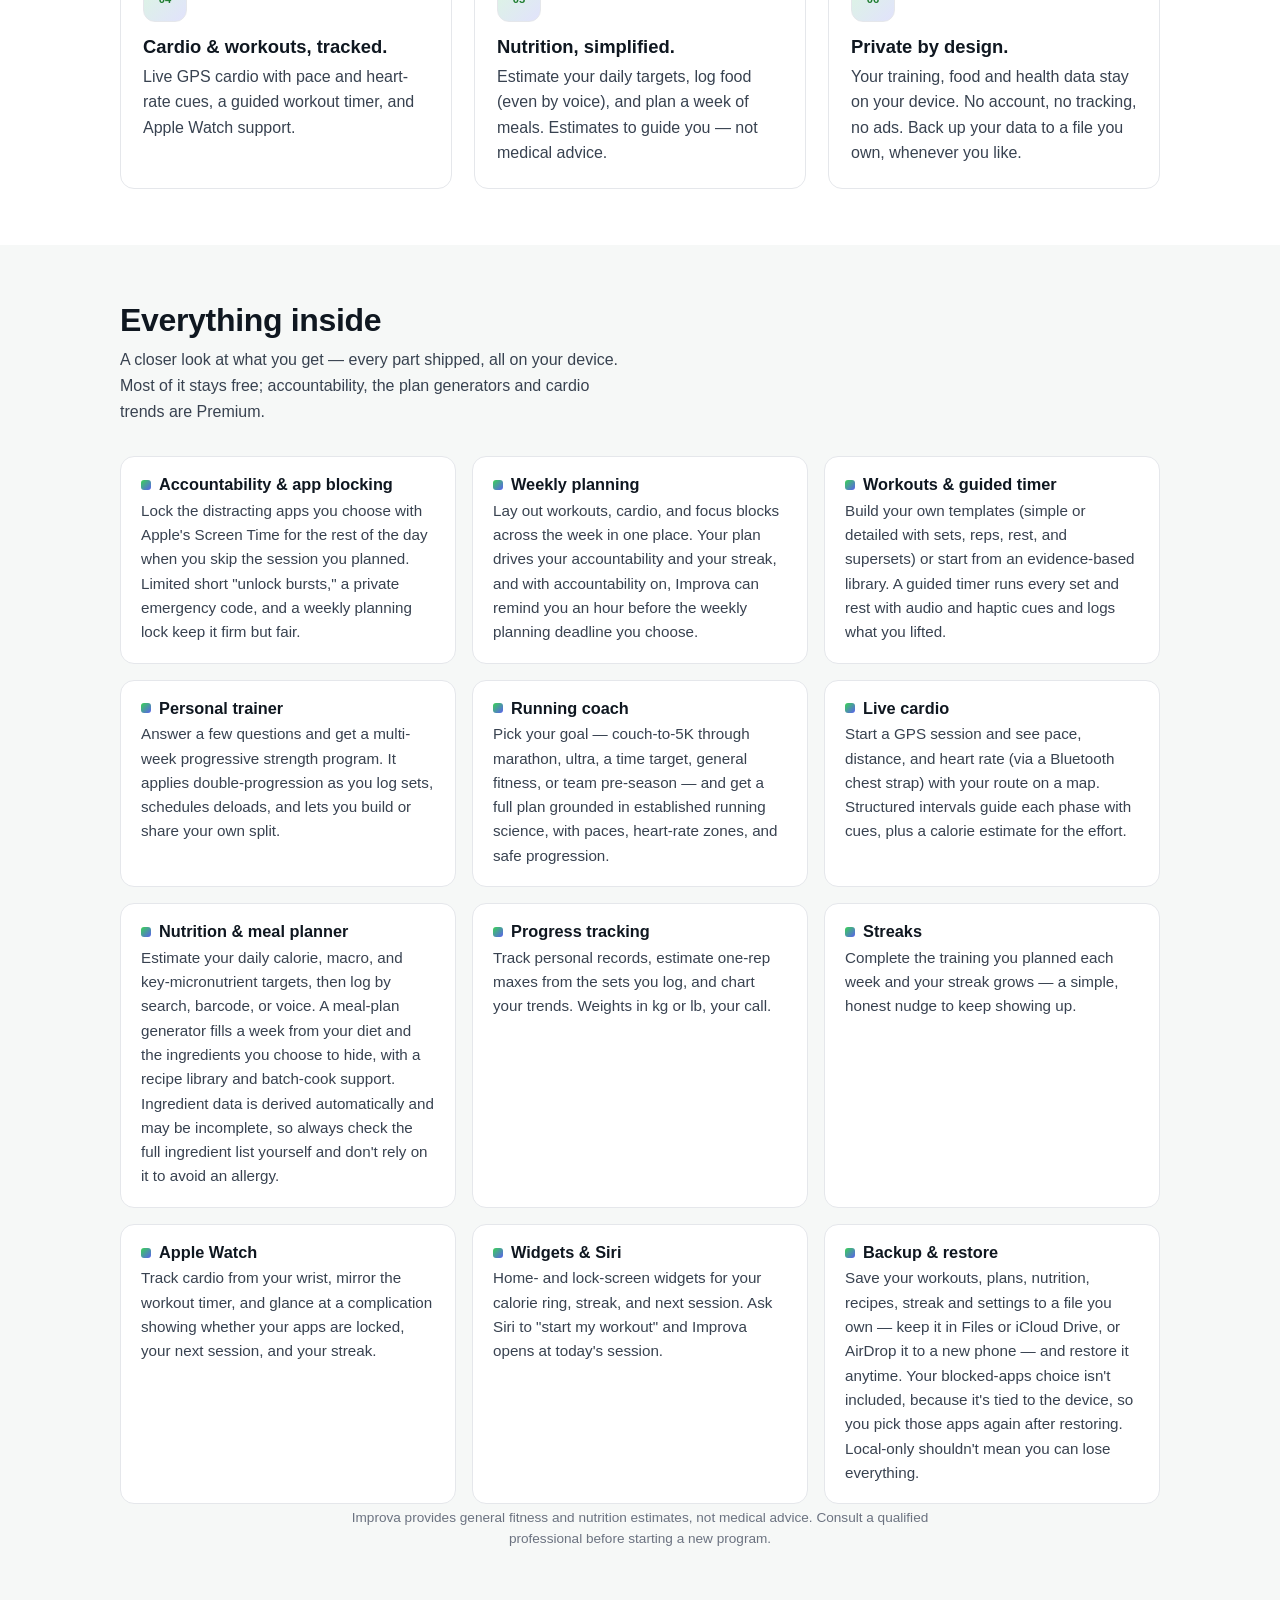
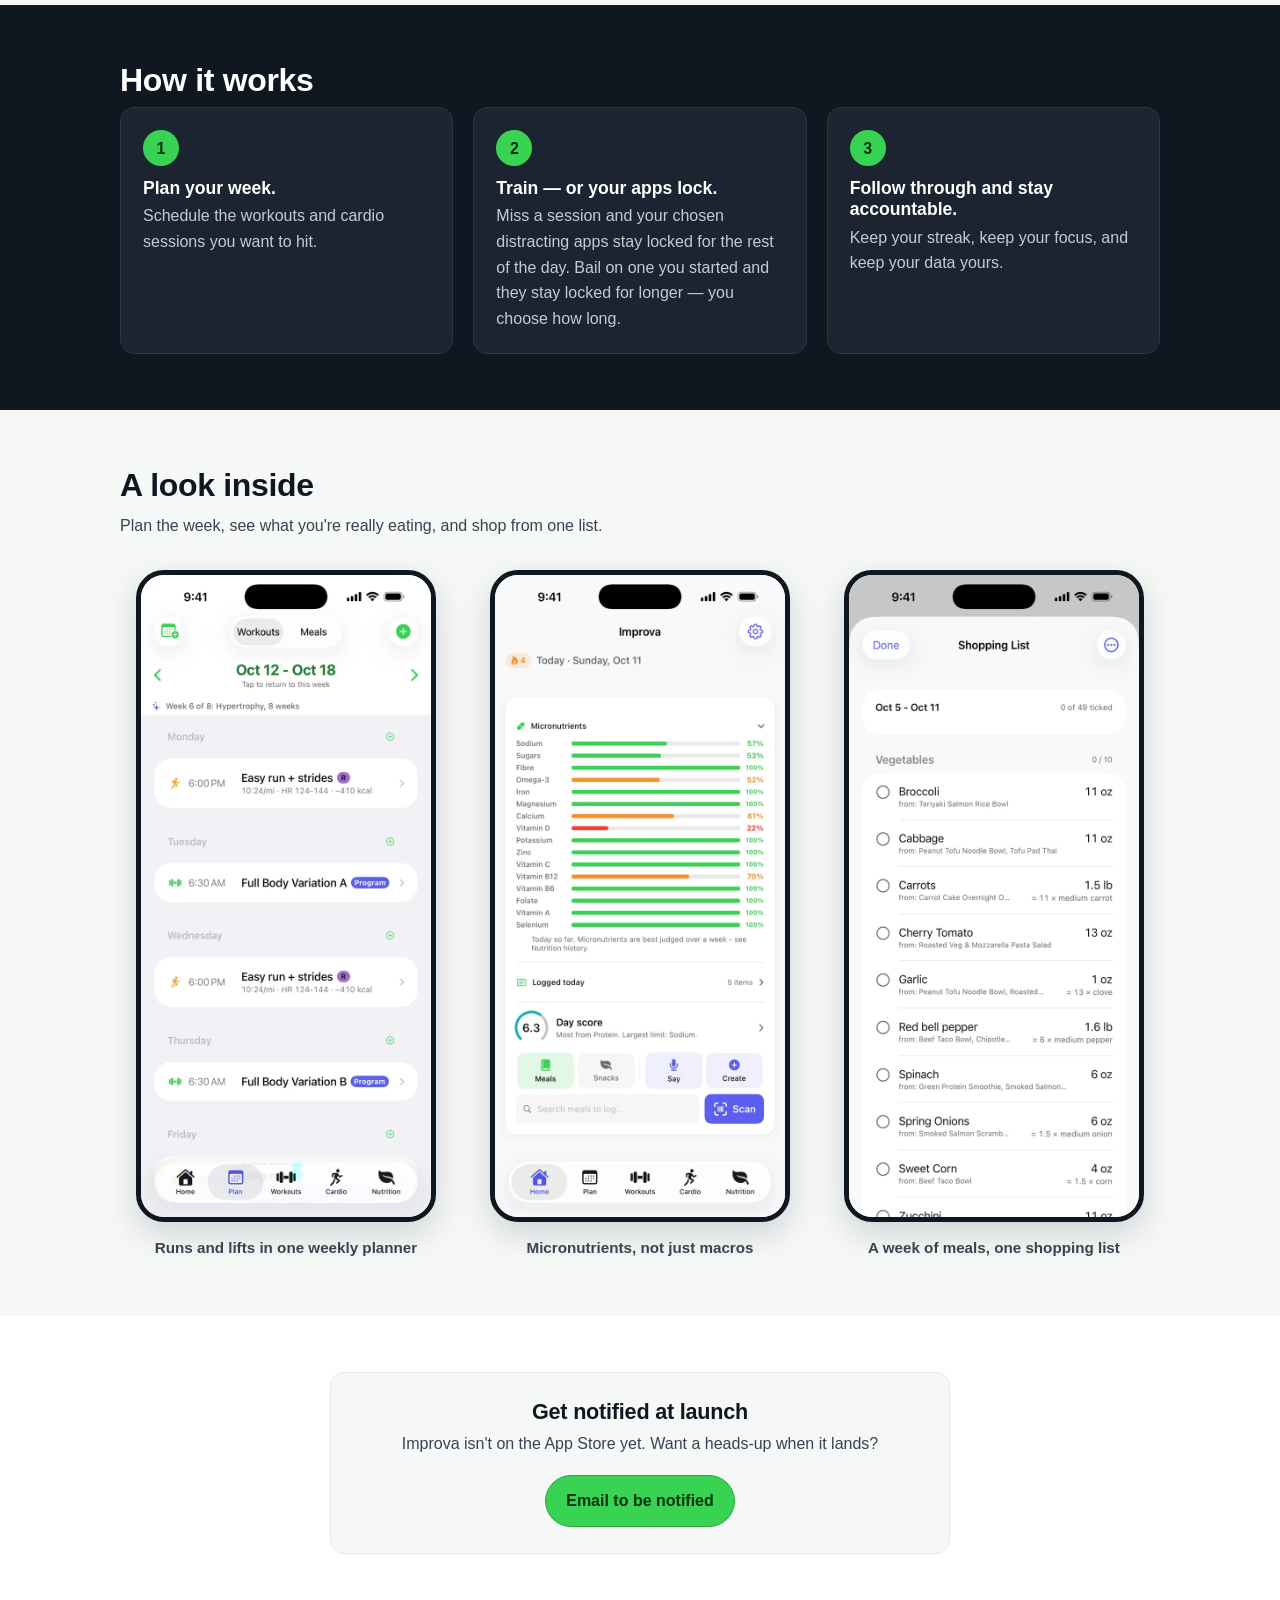
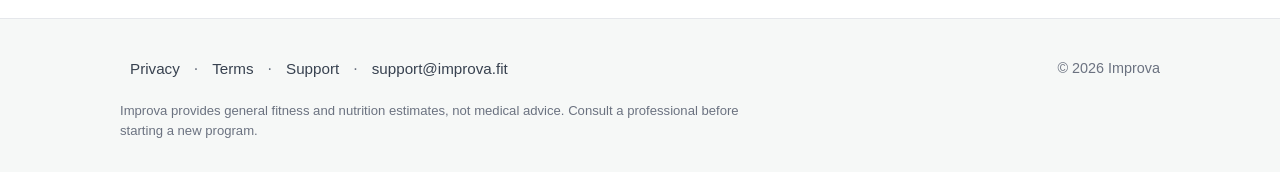
==== commit 87263b47: "Sync from the app repo: real screenshots, current legal pages, tier-1 claims first - Hero and galler" ====
--- a/index.html
+++ b/index.html
@@ -106,10 +106,10 @@
             </span>
           </div>
         </div>
-        <div class="hero-art" aria-label="App preview placeholders">
-          <div class="placeholder app-icon" role="img" aria-label="Placeholder for app icon">app icon</div>
-          <div class="placeholder phone-shot" role="img" aria-label="Placeholder for app screenshot 1">screenshot</div>
-          <div class="placeholder phone-shot" role="img" aria-label="Placeholder for app screenshot 2">screenshot</div>
+        <div class="hero-art">
+          <img class="app-icon-img" src="assets/logo.png" alt="Improva app icon" width="512" height="512">
+          <img class="phone-shot shot" src="assets/screenshot-1.webp" alt="Improva Home screen: today's workout done, an evening run planned, and the day's calories and macros" width="660" height="1434">
+          <img class="phone-shot shot" src="assets/screenshot-2.webp" alt="Apps locked until you check in at your gym for the workout you planned" width="660" height="1434">
         </div>
       </div>
     </section>
@@ -122,26 +122,31 @@
         <div class="features">
           <article class="feature">
             <div class="icon" aria-hidden="true">01</div>
-            <h3>Accountability you set for yourself.</h3>
-            <p>Pick the apps that distract you. If you skip a workout or cardio session you scheduled, those apps lock from the time you planned it until the end of that day. Plans change, so you can cancel a session ahead of time. Start a session and leave early, and they stay locked for longer — you choose how long. It uses Apple's Screen Time, and Improva never learns which apps you chose. Accountability is a Premium feature, and every new install gets it free for 3 hours.</p>
+            <h3>Apps unlock when you show up at the gym.</h3>
+            <p>Pick the apps that distract you. On a day you've scheduled a workout, they lock from the time you planned it; check in at your gym and start the session, and they open while you train. Skip it, and they stay locked until the end of that day. Plans change, so you can cancel a session ahead of time. Start a session and leave early, and they stay locked for longer — you choose how long. It uses Apple's Screen Time, and Improva never learns which apps you chose. Accountability is a Premium feature, and every new install gets it free for 3 hours.</p>
           </article>
           <article class="feature">
             <div class="icon" aria-hidden="true">02</div>
+            <h3>A friend can hold your key.</h3>
+            <p>With Friend Lock, someone you trust holds the key to a lock you set. They send it when they're ready, and your own emergency code opens it too. Friend Lock is part of Premium; holding a friend's key is free.</p>
+          </article>
+          <article class="feature">
+            <div class="icon" aria-hidden="true">03</div>
             <h3>Real training, not gimmicks.</h3>
             <p>A running coach that builds a full plan for your goal — from couch-to-5K to a marathon or ultra — and a personal trainer that generates progressive strength programs that adapt as you log your sets.</p>
           </article>
           <article class="feature">
-            <div class="icon" aria-hidden="true">03</div>
+            <div class="icon" aria-hidden="true">04</div>
             <h3>Cardio &amp; workouts, tracked.</h3>
             <p>Live GPS cardio with pace and heart-rate cues, a guided workout timer, and Apple Watch support.</p>
           </article>
           <article class="feature">
-            <div class="icon" aria-hidden="true">04</div>
+            <div class="icon" aria-hidden="true">05</div>
             <h3>Nutrition, simplified.</h3>
             <p>Estimate your daily targets, log food (even by voice), and plan a week of meals. Estimates to guide you — not medical advice.</p>
           </article>
           <article class="feature">
-            <div class="icon" aria-hidden="true">05</div>
+            <div class="icon" aria-hidden="true">06</div>
             <h3>Private by design.</h3>
             <p>Your training, food and health data stay on your device. No account, no tracking, no ads. Back up your data to a file you own, whenever you like.</p>
           </article>
@@ -161,7 +166,7 @@
           </div>
           <div class="ev-item">
             <h3><span class="dot" aria-hidden="true"></span>Weekly planning</h3>
-            <p>Lay out workouts, cardio, and focus blocks across the week in one place. Your plan drives your accountability and your streak, and each Sunday the app prompts you to plan the week ahead.</p>
+            <p>Lay out workouts, cardio, and focus blocks across the week in one place. Your plan drives your accountability and your streak, and with accountability on, Improva can remind you an hour before the weekly planning deadline you choose.</p>
           </div>
           <div class="ev-item">
             <h3><span class="dot" aria-hidden="true"></span>Workouts &amp; guided timer</h3>
@@ -196,8 +201,8 @@
             <p>Track cardio from your wrist, mirror the workout timer, and glance at a complication showing whether your apps are locked, your next session, and your streak.</p>
           </div>
           <div class="ev-item">
-            <h3><span class="dot" aria-hidden="true"></span>Widgets, Siri &amp; reminders</h3>
-            <p>Home- and lock-screen widgets for your calorie ring, streak, and next session; ask Siri to "start my workout" and Improva opens at today's session; and timely reminders to plan and to train.</p>
+            <h3><span class="dot" aria-hidden="true"></span>Widgets &amp; Siri</h3>
+            <p>Home- and lock-screen widgets for your calorie ring, streak, and next session. Ask Siri to "start my workout" and Improva opens at today's session.</p>
           </div>
           <div class="ev-item">
             <h3><span class="dot" aria-hidden="true"></span>Backup &amp; restore</h3>
@@ -232,15 +237,24 @@
       </div>
     </section>
 
-    <!-- ===== Screenshot gallery placeholders ===== -->
+    <!-- ===== Screenshot gallery ===== -->
     <section class="section section-alt" aria-labelledby="gallery-h">
       <div class="container">
         <h2 id="gallery-h">A look inside</h2>
-        <p class="lede">Screenshots coming soon.</p>
-        <div class="features">
-          <div class="placeholder phone-shot" role="img" aria-label="Placeholder for app screenshot 1">screenshot 1</div>
-          <div class="placeholder phone-shot" role="img" aria-label="Placeholder for app screenshot 2">screenshot 2</div>
-          <div class="placeholder phone-shot" role="img" aria-label="Placeholder for app screenshot 3">screenshot 3</div>
+        <p class="lede">Plan the week, see what you're really eating, and shop from one list.</p>
+        <div class="features gallery">
+          <figure class="shot-fig">
+            <img class="shot" src="assets/screenshot-3.webp" alt="Weekly planner with runs and strength sessions across the week" width="660" height="1434" loading="lazy">
+            <figcaption>Runs and lifts in one weekly planner</figcaption>
+          </figure>
+          <figure class="shot-fig">
+            <img class="shot" src="assets/screenshot-4.webp" alt="Micronutrient breakdown for the day, with vitamin D short of target" width="660" height="1434" loading="lazy">
+            <figcaption>Micronutrients, not just macros</figcaption>
+          </figure>
+          <figure class="shot-fig">
+            <img class="shot" src="assets/screenshot-5.webp" alt="Shopping list built from a week of meals, with combined quantities" width="660" height="1434" loading="lazy">
+            <figcaption>A week of meals, one shopping list</figcaption>
+          </figure>
         </div>
       </div>
     </section>
--- a/style.css
+++ b/style.css
@@ -232,6 +232,34 @@
 }
 .phone-shot { aspect-ratio: 9 / 19; }
 
+/* ---------- Real app screenshots ---------- */
+.shot {
+  display: block;
+  width: 100%;
+  height: auto;
+  aspect-ratio: 660 / 1434;
+  border: 5px solid var(--dark);
+  border-radius: 28px;
+  background: var(--dark);
+  box-shadow: 0 12px 32px rgba(15, 23, 32, 0.16);
+}
+.hero-art .app-icon-img {
+  grid-column: 1 / -1;
+  width: 96px;
+  height: 96px;
+  border-radius: 22px;
+  border: 1px solid var(--line);
+  box-shadow: 0 6px 18px rgba(15, 23, 32, 0.10);
+}
+.gallery .shot-fig { margin: 0 auto; width: 100%; max-width: 300px; }
+.gallery figcaption {
+  margin-top: 14px;
+  text-align: center;
+  color: var(--ink-soft);
+  font-weight: 600;
+  font-size: 0.95rem;
+}
+
 /* ---------- Sections ---------- */
 .section { padding: 56px 0; }
 .section-alt { background: var(--bg-soft); }
@@ -462,6 +490,7 @@
   .features { grid-template-columns: repeat(3, 1fr); }
   .everything { grid-template-columns: repeat(3, 1fr); }
   .hero-art .app-icon { height: 110px; }
+  .hero-art .app-icon-img { width: 110px; height: 110px; }
 }
 
 /* Respect reduced motion */
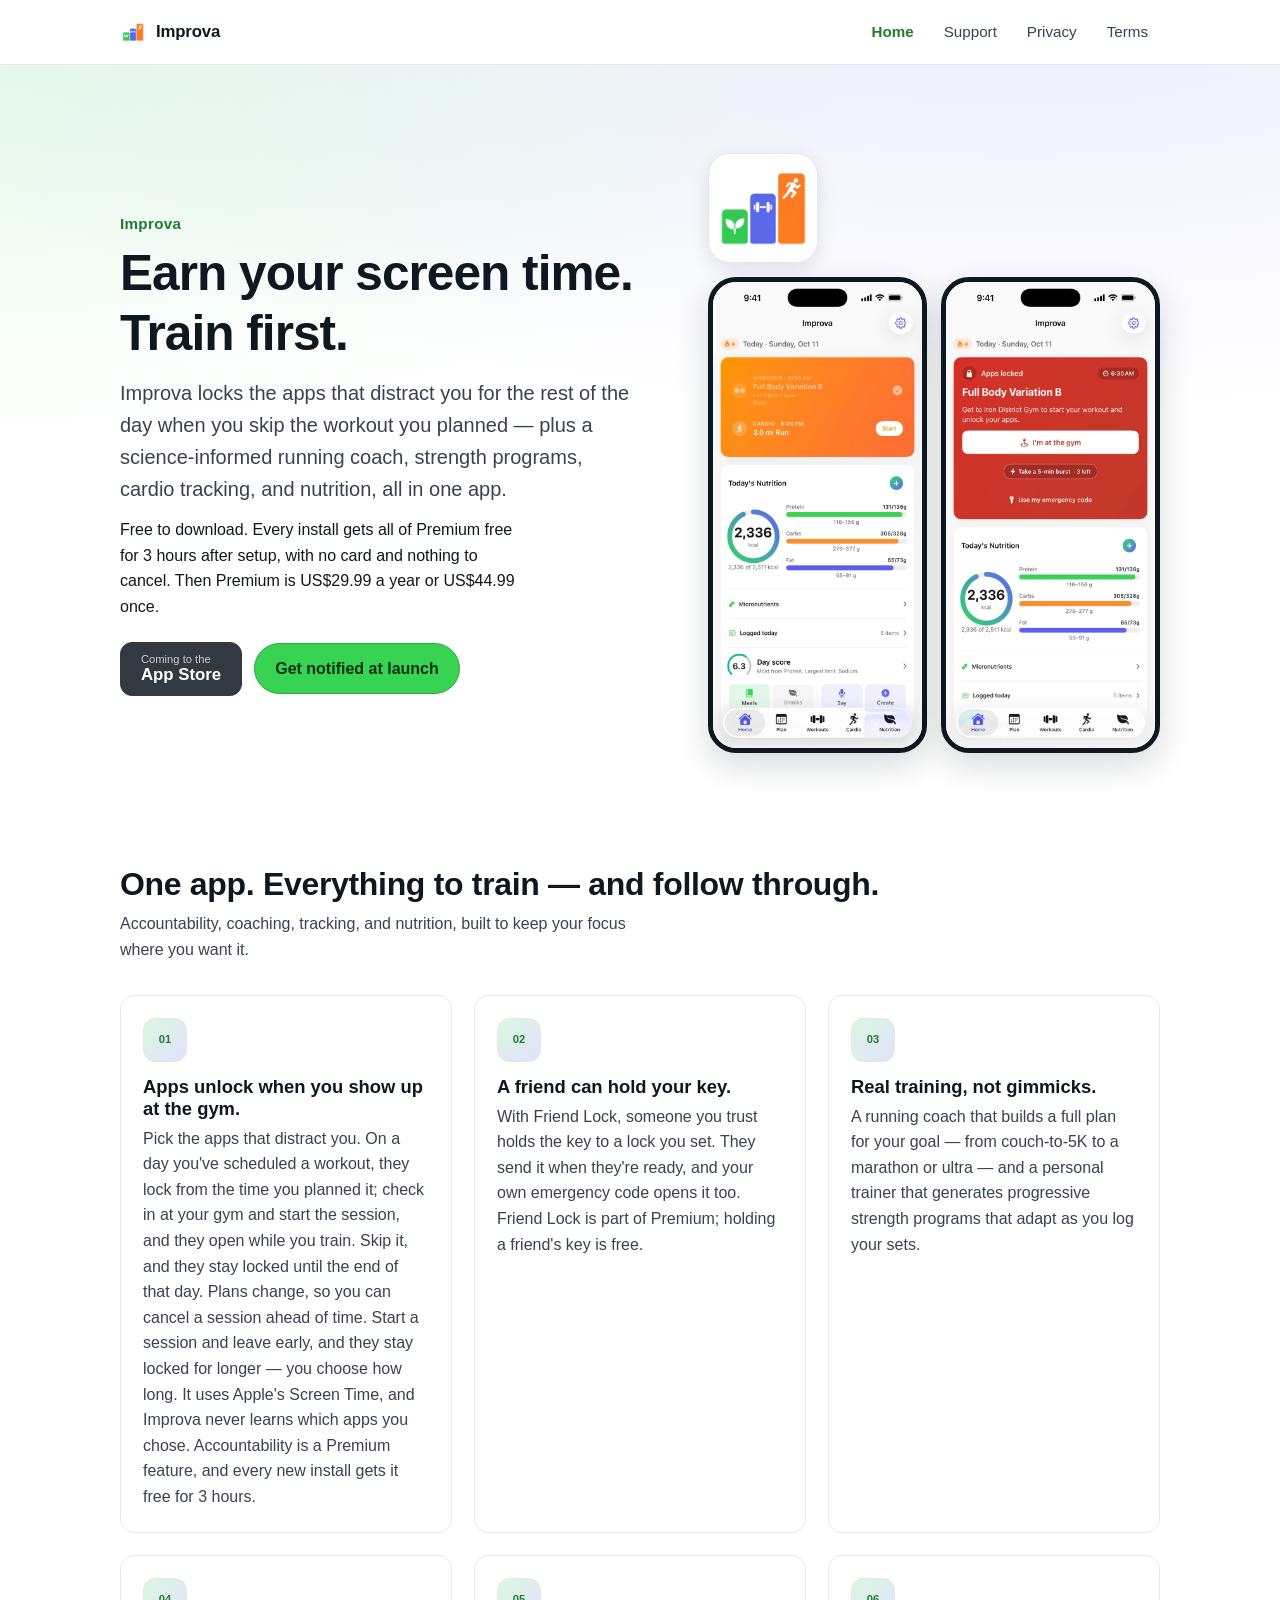
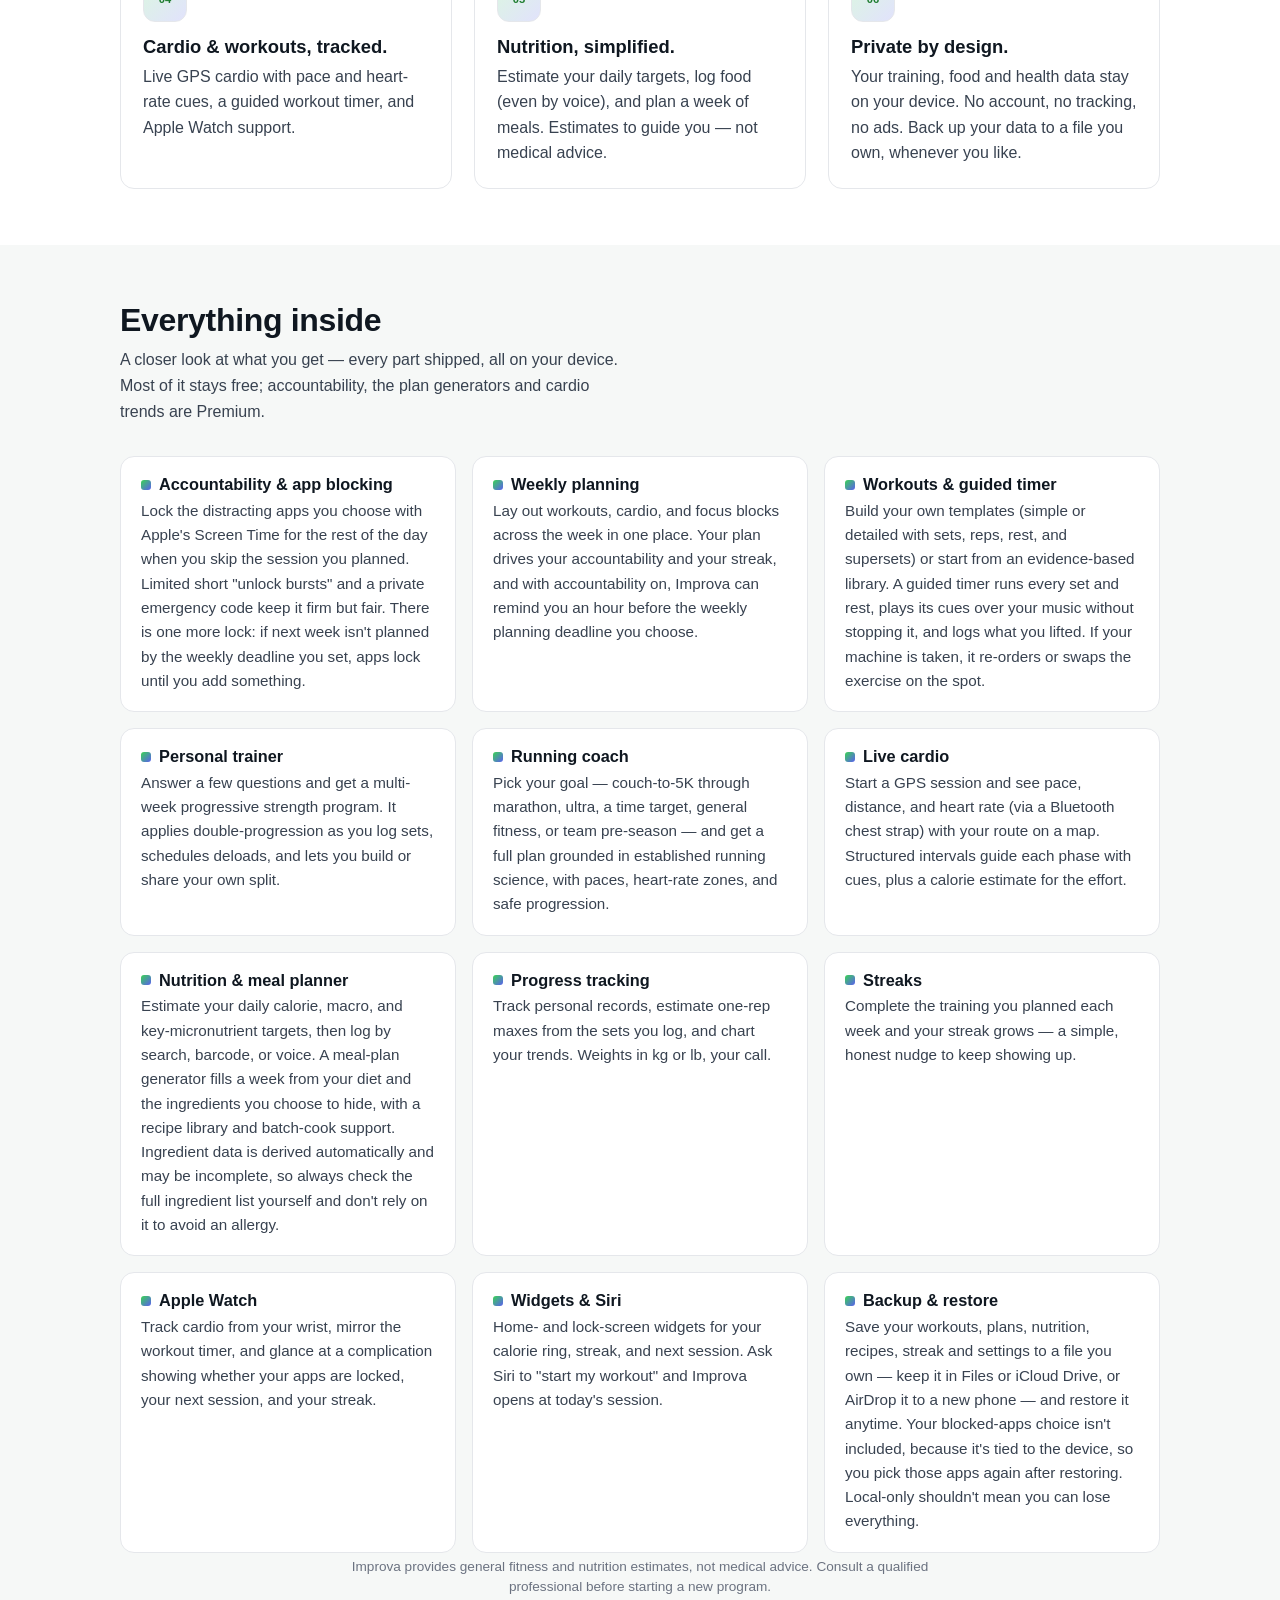
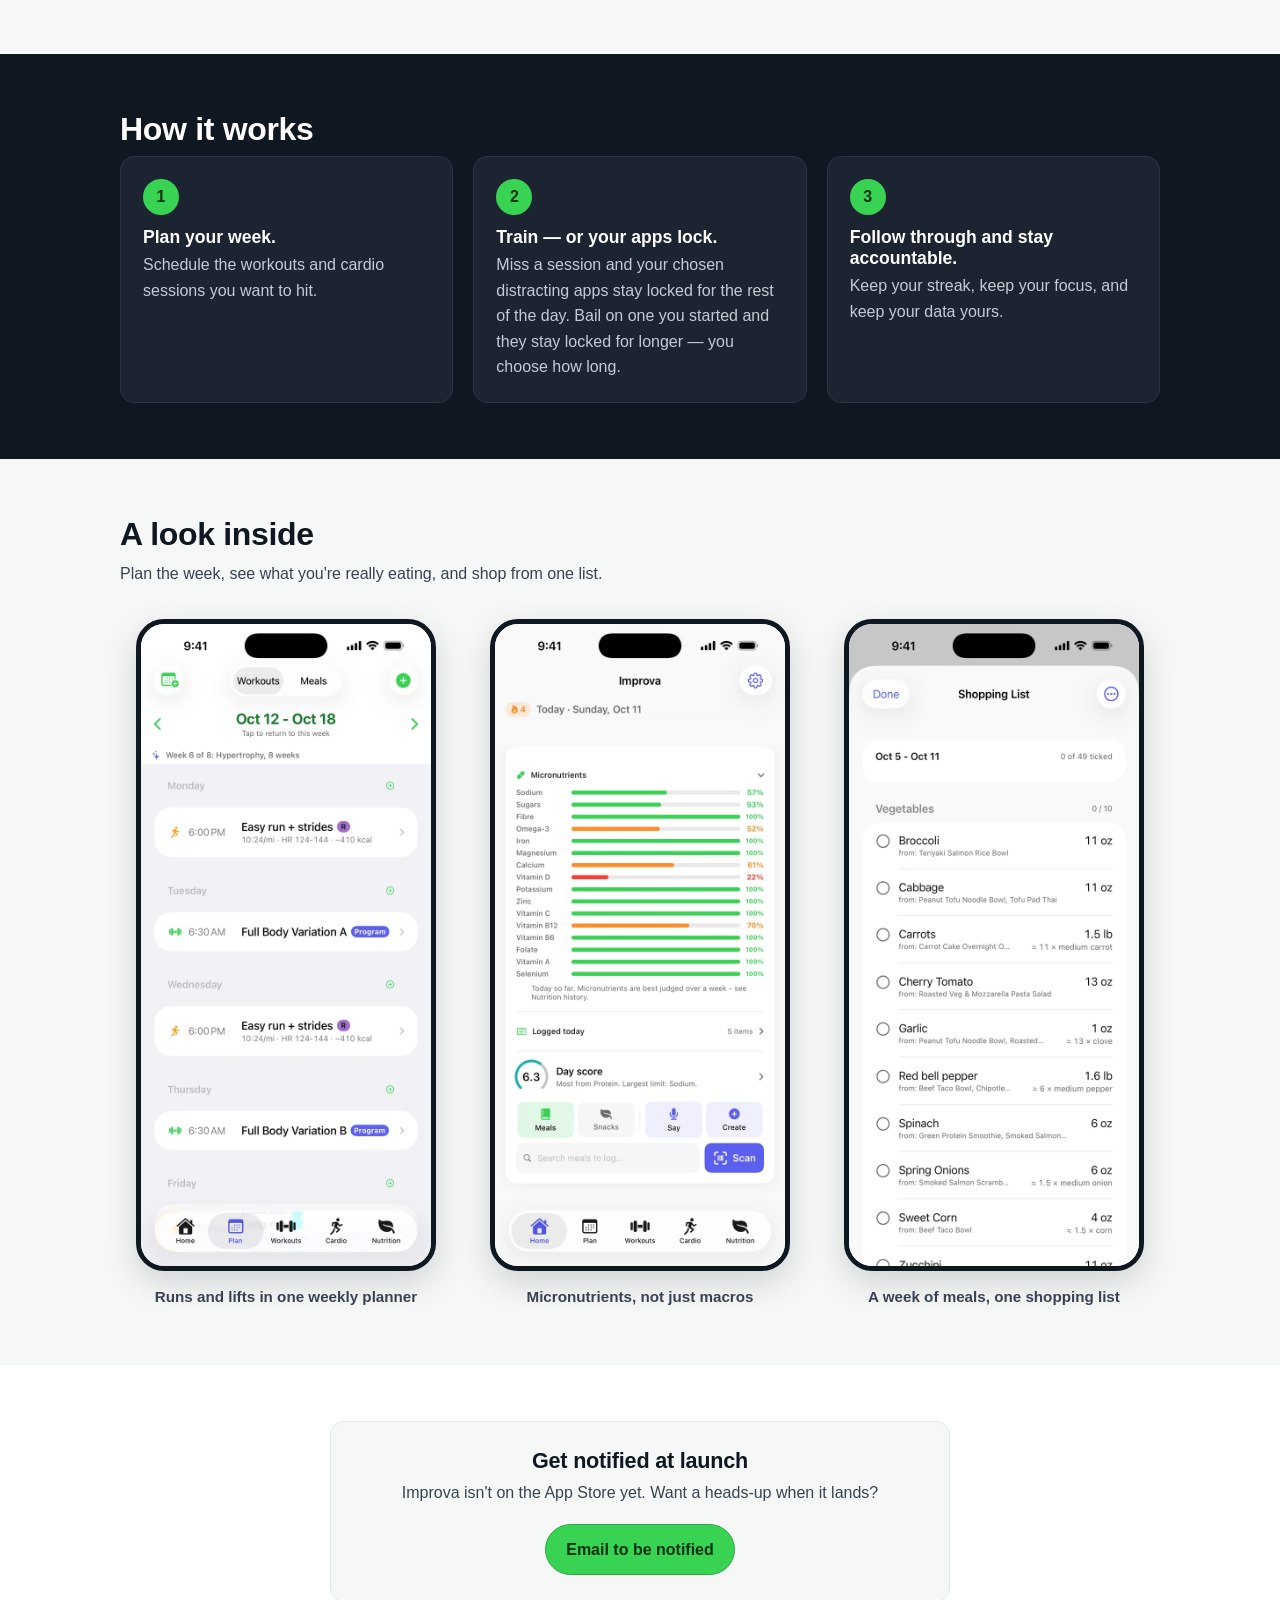
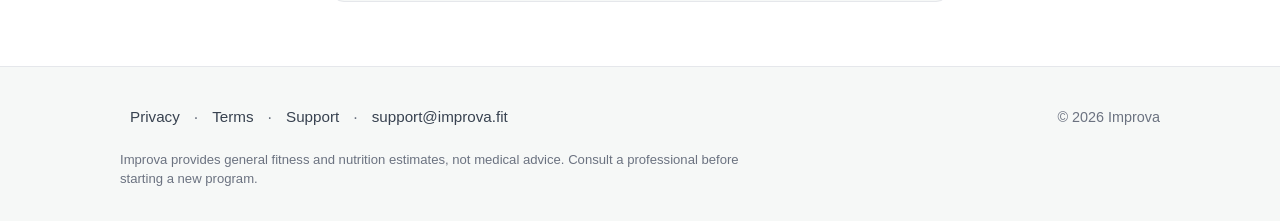
==== commit 253acddb: "Sync from the app repo: trial and price line, planning-lock wording, mobile header Co-Authored-By: C" ====
--- a/index.html
+++ b/index.html
@@ -98,12 +98,16 @@
           <span class="eyebrow">Improva</span>
           <h1>Earn your screen time. Train first.</h1>
           <p class="subhead">Improva locks the apps that distract you for the rest of the day when you skip the workout you planned — plus a science-informed running coach, strength programs, cardio tracking, and nutrition, all in one app.</p>
+          <!-- A4-WEB-MKT-02: the trial and the price, where people decide. Figures from CLAIMS_SCHEDULE.md. -->
+          <p class="hero-offer">Free to download. Every install gets all of Premium free for 3 hours after setup, with no card and nothing to cancel. Then Premium is US$29.99 a year or US$44.99 once.</p>
           <div class="hero-cta">
             <!-- Placeholder badge — no App Store link yet. TODO: real App Store URL -->
             <span class="badge" role="img" aria-label="Coming to the App Store" aria-disabled="true">
               <small>Coming to the</small>
               <strong>App Store</strong>
             </span>
+            <!-- A4-WEB-DES-06: until launch the hero's working action is the notify email (the badge does nothing). -->
+            <a class="btn btn-primary" href="#notify-h">Get notified at launch</a>
           </div>
         </div>
         <div class="hero-art">
@@ -162,7 +166,7 @@
         <div class="everything">
           <div class="ev-item">
             <h3><span class="dot" aria-hidden="true"></span>Accountability &amp; app blocking</h3>
-            <p>Lock the distracting apps you choose with Apple's Screen Time for the rest of the day when you skip the session you planned. Limited short "unlock bursts," a private emergency code, and a weekly planning lock keep it firm but fair.</p>
+            <p>Lock the distracting apps you choose with Apple's Screen Time for the rest of the day when you skip the session you planned. Limited short "unlock bursts" and a private emergency code keep it firm but fair. There is one more lock: if next week isn't planned by the weekly deadline you set, apps lock until you add something.</p>
           </div>
           <div class="ev-item">
             <h3><span class="dot" aria-hidden="true"></span>Weekly planning</h3>
@@ -170,7 +174,7 @@
           </div>
           <div class="ev-item">
             <h3><span class="dot" aria-hidden="true"></span>Workouts &amp; guided timer</h3>
-            <p>Build your own templates (simple or detailed with sets, reps, rest, and supersets) or start from an evidence-based library. A guided timer runs every set and rest with audio and haptic cues and logs what you lifted.</p>
+            <p>Build your own templates (simple or detailed with sets, reps, rest, and supersets) or start from an evidence-based library. A guided timer runs every set and rest, plays its cues over your music without stopping it, and logs what you lifted. If your machine is taken, it re-orders or swaps the exercise on the spot.</p>
           </div>
           <div class="ev-item">
             <h3><span class="dot" aria-hidden="true"></span>Personal trainer</h3>
@@ -273,7 +277,7 @@
           <h2 id="notify-h">Get notified at launch</h2>
           <p>Improva isn't on the App Store yet. Want a heads-up when it lands?</p>
           <div class="notify-actions">
-            <a class="btn btn-primary" href="mailto:support@improva.fit?subject=Notify%20me%20at%20launch&amp;body=I'd%20like%20to%20know%20when%20Fitness%20Locker%20launches.">Email to be notified</a>
+            <a class="btn btn-primary" href="mailto:support@improva.fit?subject=Notify%20me%20at%20launch&amp;body=I'd%20like%20to%20know%20when%20Improva%20launches.">Email to be notified</a>
           </div>
           <!--
           <form class="notify-form" action="https://formspree.io/f/YOUR_FORM_ID" method="POST">
--- a/style.css
+++ b/style.css
@@ -125,6 +125,21 @@
 }
 .nav-links a:hover { background: var(--bg-soft); color: var(--ink); }
 .nav-links a[aria-current="page"] { color: var(--green-700); font-weight: 600; }
+/* A4-WEB-DES-04: below ~480 px the brand plus four links wrapped into a
+   2 x 2 block and the sticky header grew to ~110 px. "Home" goes (the brand
+   already links home), the padding tightens, and the header scrolls away
+   rather than sticking if a long word still forces a second line. */
+@media (max-width: 479px) {
+  .site-header { position: static; }
+  .nav { padding: 10px 14px; gap: 8px; }
+  .nav-links { gap: 2px; }
+  .nav-links a { padding: 8px 7px; font-size: 0.9rem; }
+  .nav-links a[href="index.html"] { display: none; }
+}
+@media (max-width: 359px) {
+  .nav { padding: 10px 12px; gap: 6px; }
+  .nav-links a { padding: 8px 5px; }
+}
 
 /* ---------- Buttons / badges ---------- */
 .btn {
@@ -203,6 +218,12 @@
   font-size: 0.95rem;
   text-transform: none;
 }
+.hero .hero-offer {
+  font-size: 1rem;
+  color: var(--ink);
+  max-width: 46ch;
+  margin: -14px 0 22px;
+}
 .hero-cta { display: flex; flex-wrap: wrap; gap: 12px; align-items: center; }
 
 /* ---------- Placeholder media slots ---------- */
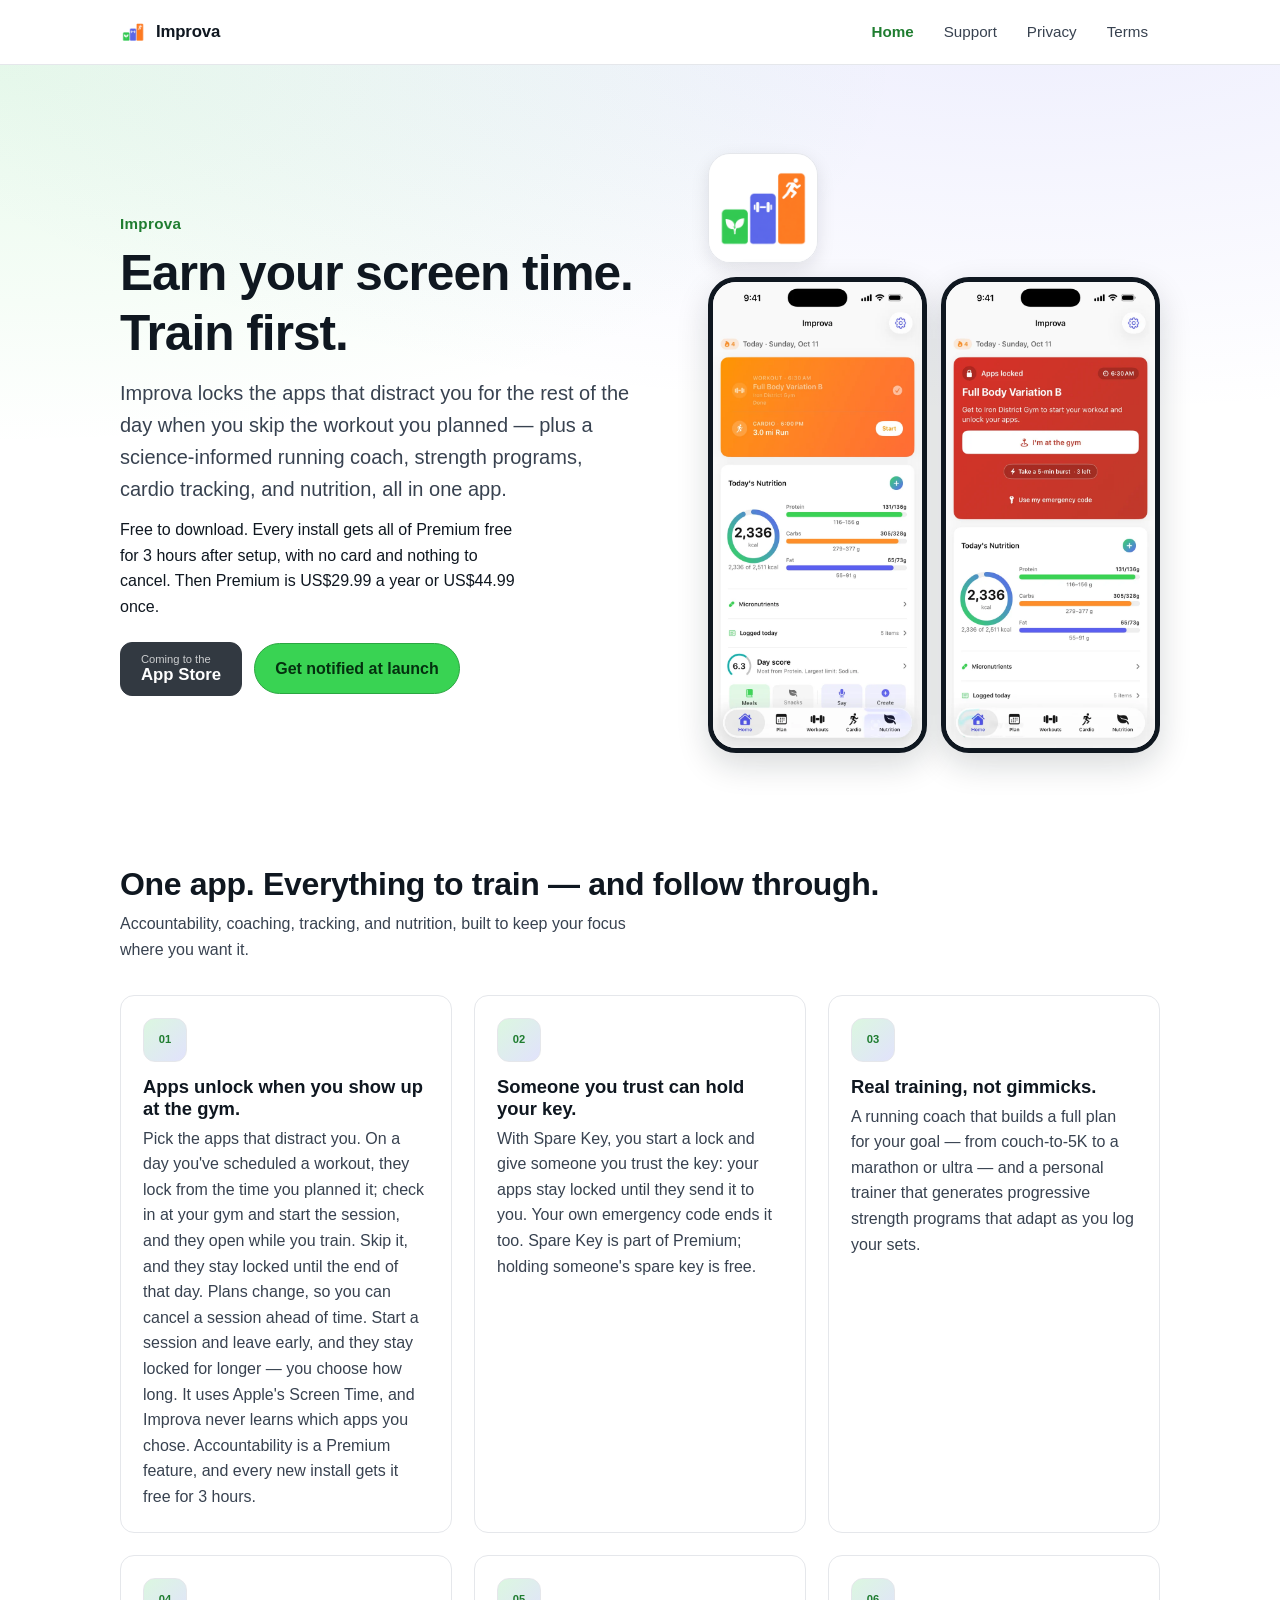
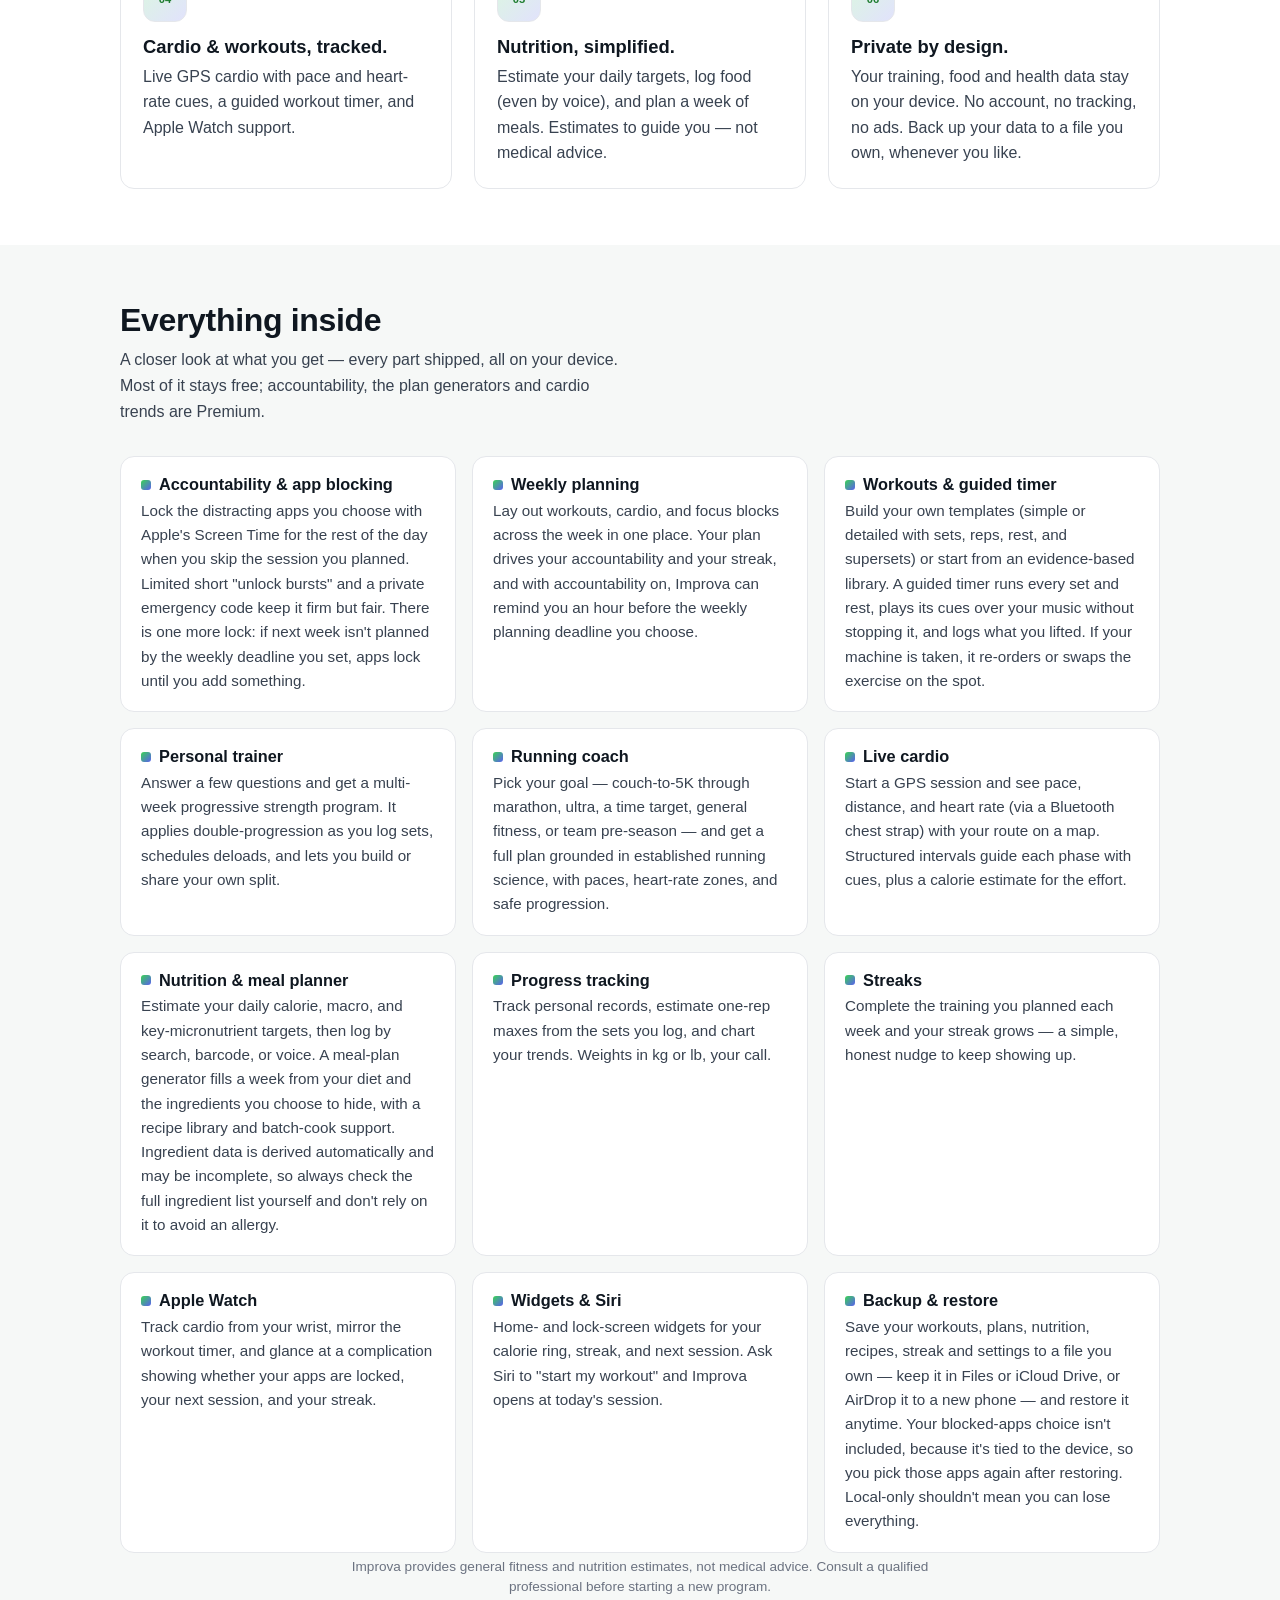
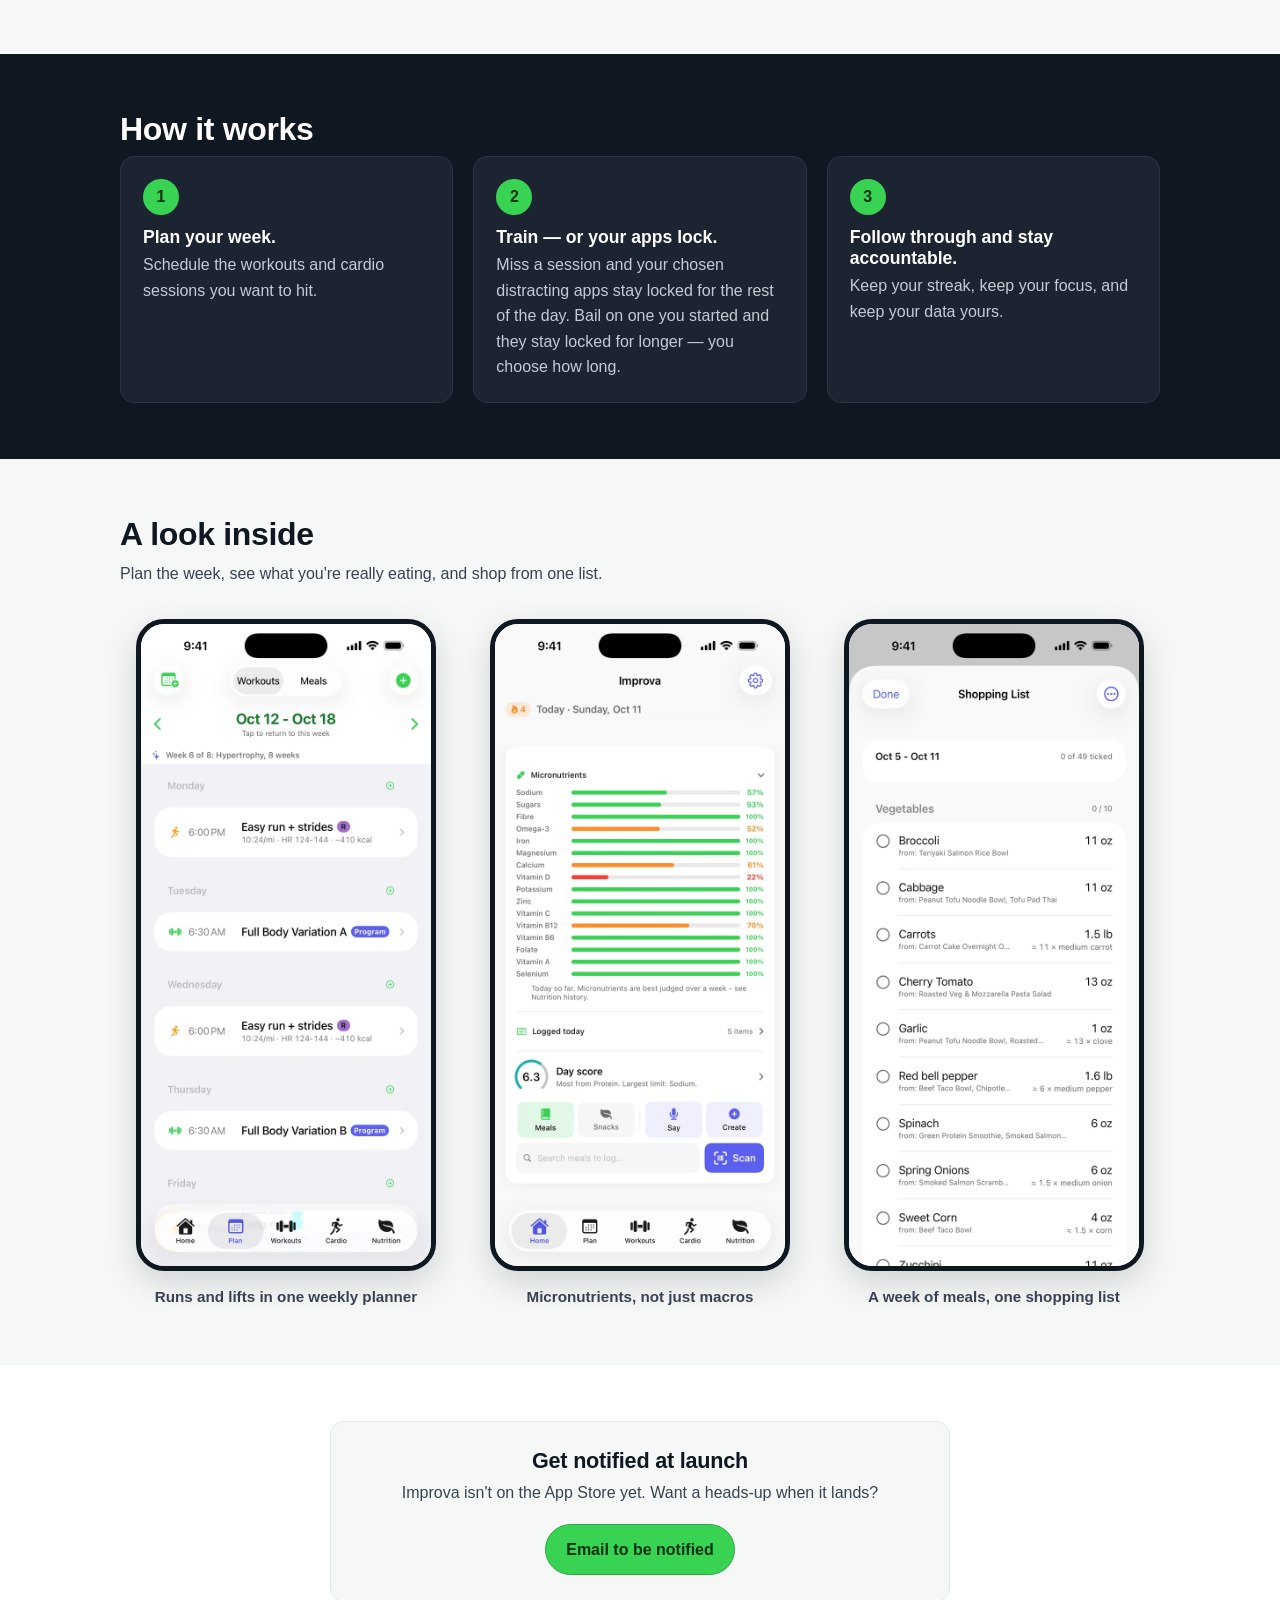
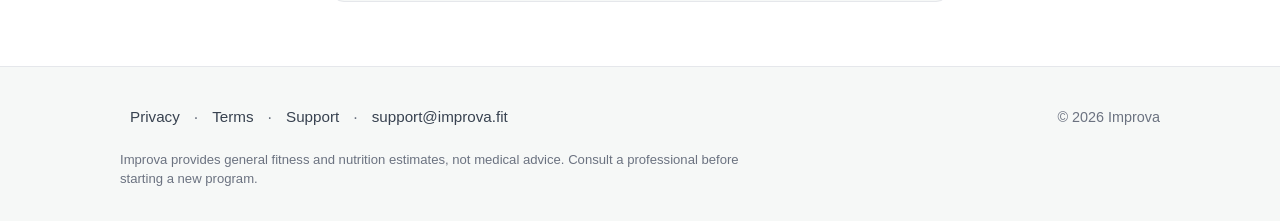
==== commit 68b60a39: "Sync from the app repo: Spare Key on the homepage card and in the Privacy Policy Co-Authored-By: Cla" ====
--- a/index.html
+++ b/index.html
@@ -131,8 +131,8 @@
           </article>
           <article class="feature">
             <div class="icon" aria-hidden="true">02</div>
-            <h3>A friend can hold your key.</h3>
-            <p>With Friend Lock, someone you trust holds the key to a lock you set. They send it when they're ready, and your own emergency code opens it too. Friend Lock is part of Premium; holding a friend's key is free.</p>
+            <h3>Someone you trust can hold your key.</h3>
+            <p>With Spare Key, you start a lock and give someone you trust the key: your apps stay locked until they send it to you. Your own emergency code ends it too. Spare Key is part of Premium; holding someone's spare key is free.</p>
           </article>
           <article class="feature">
             <div class="icon" aria-hidden="true">03</div>
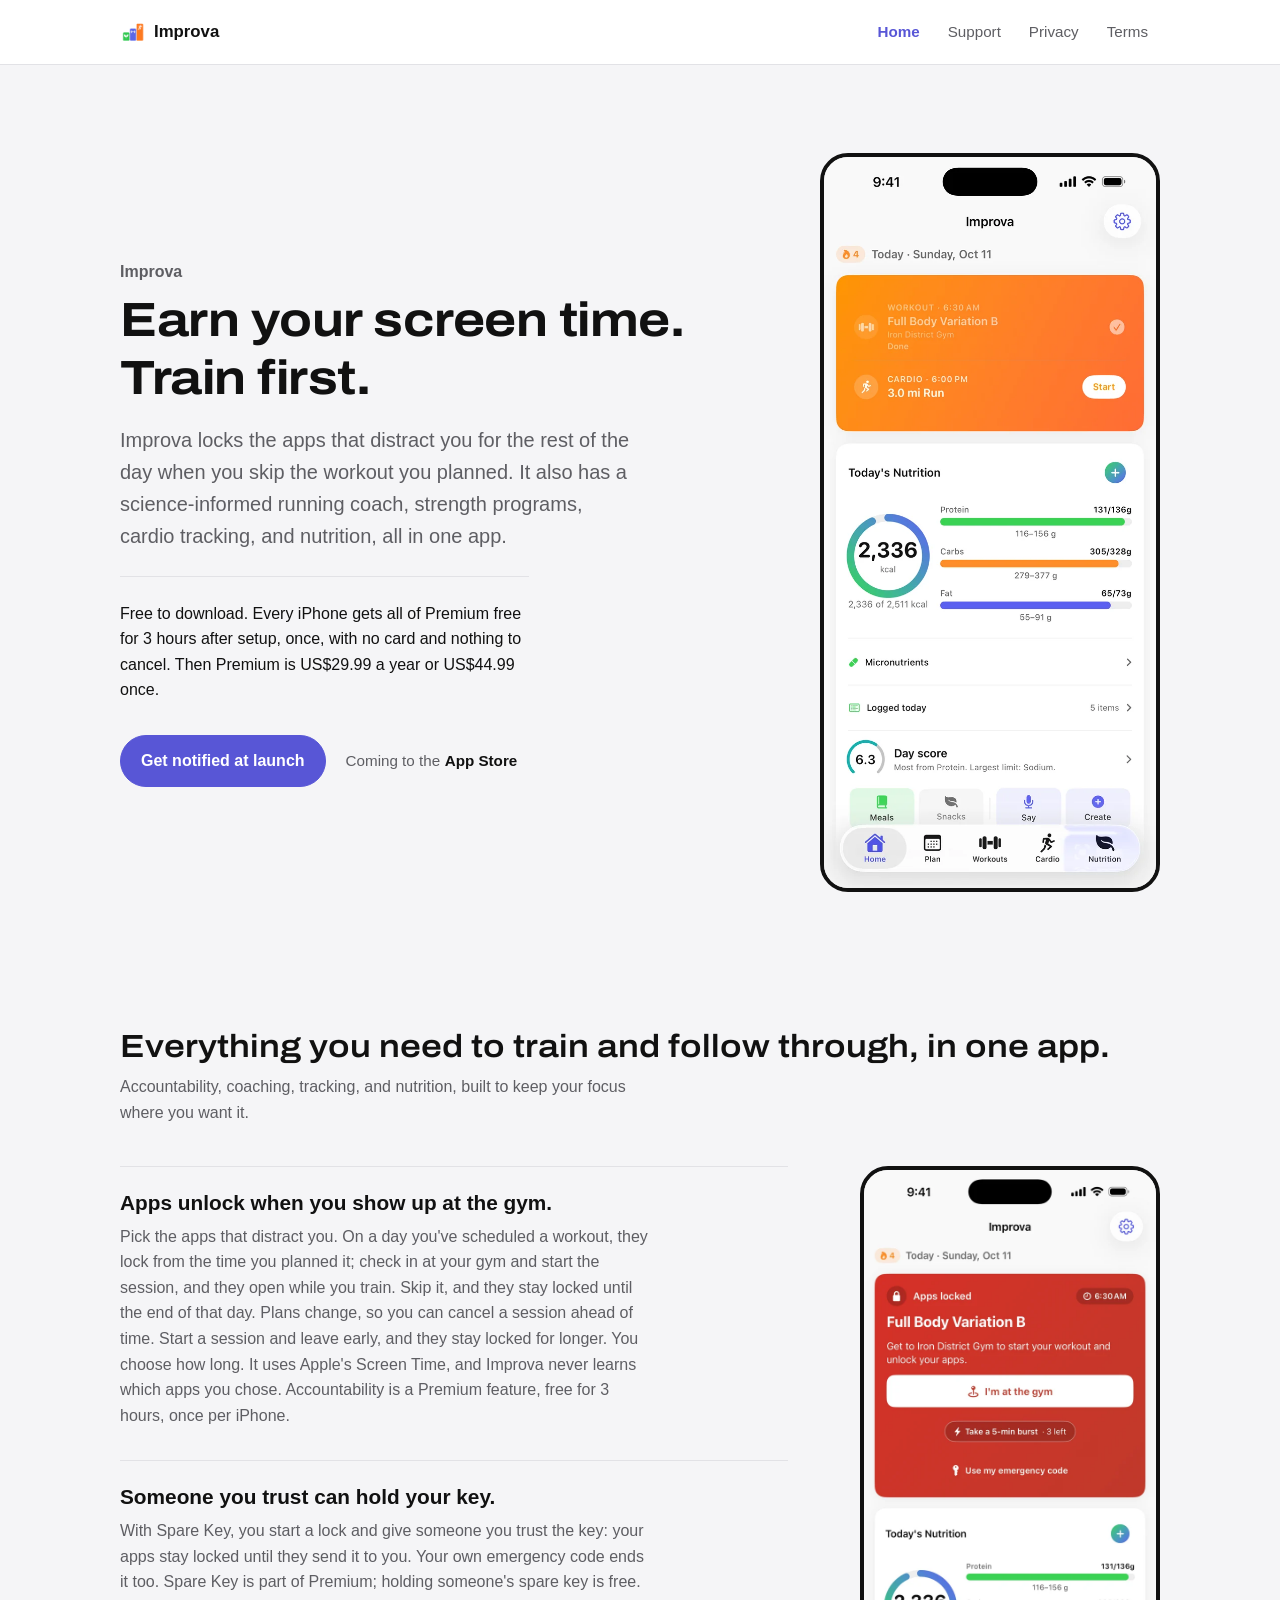
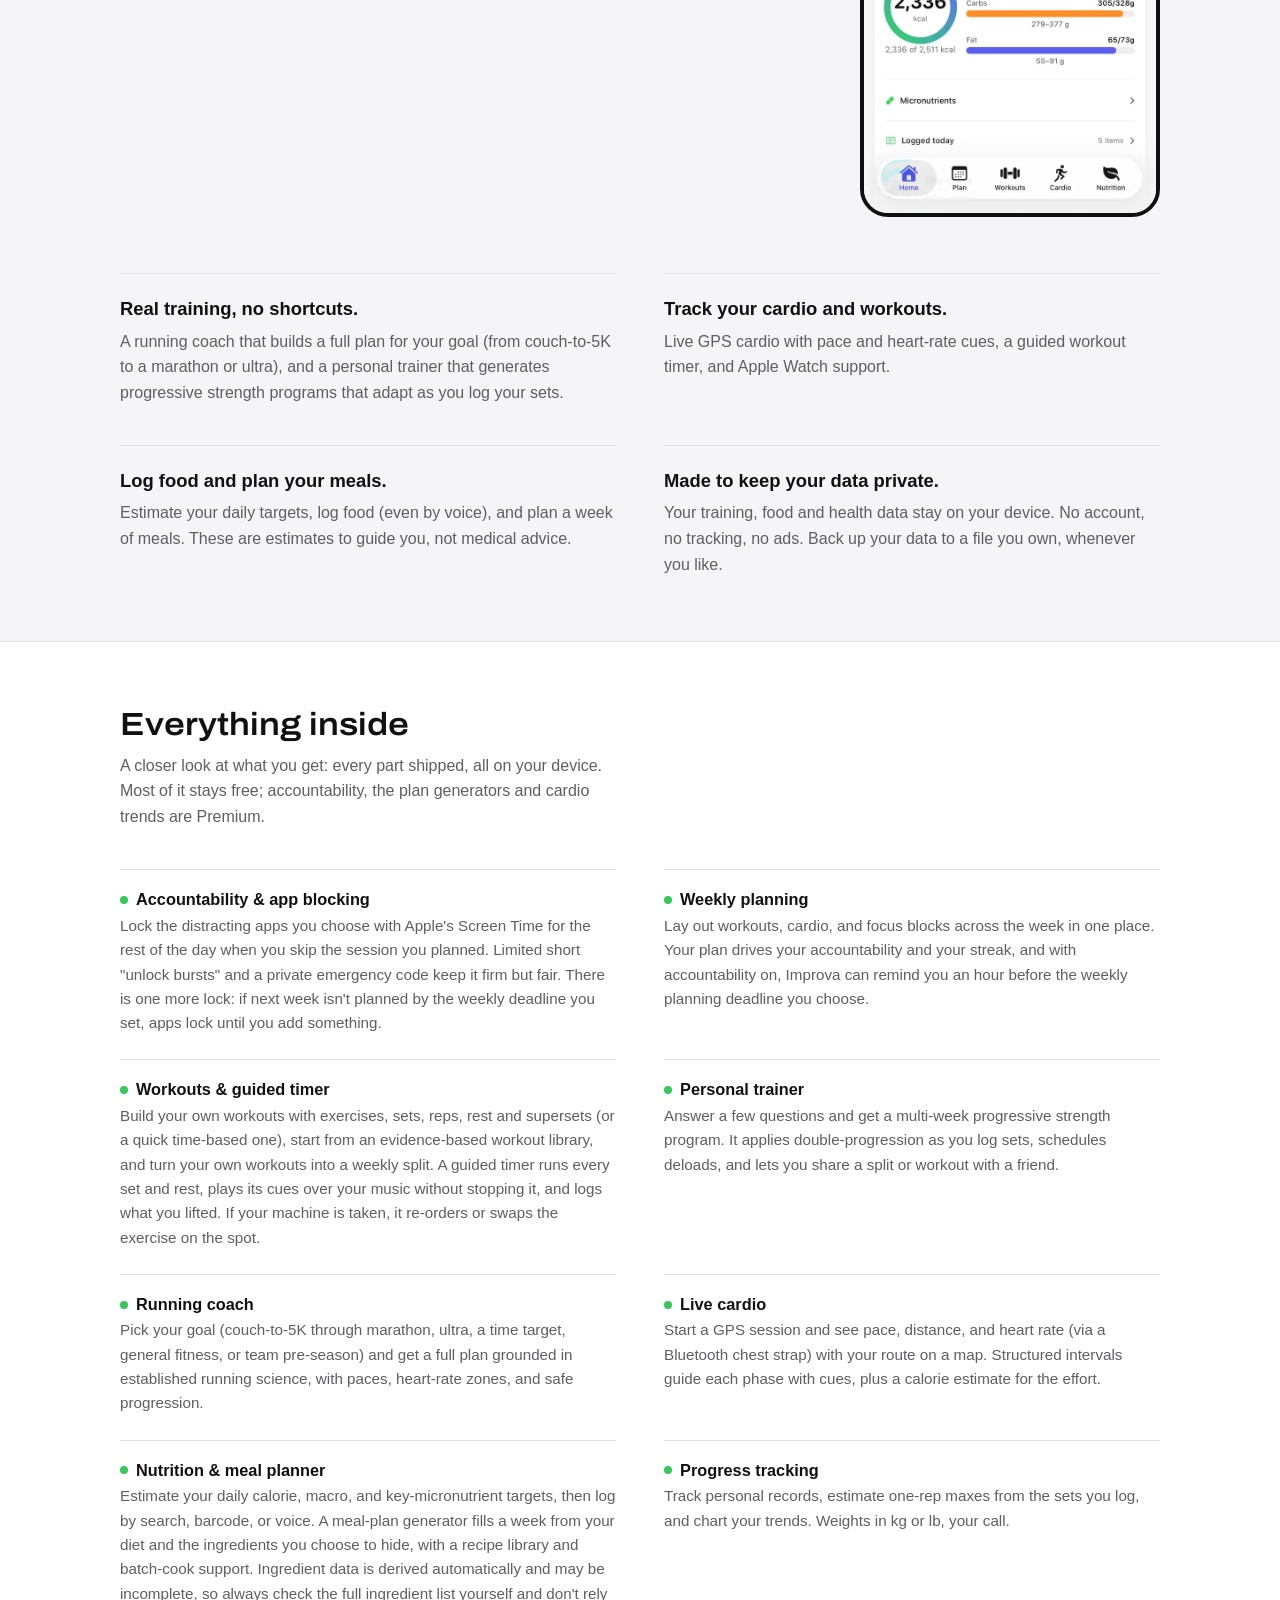
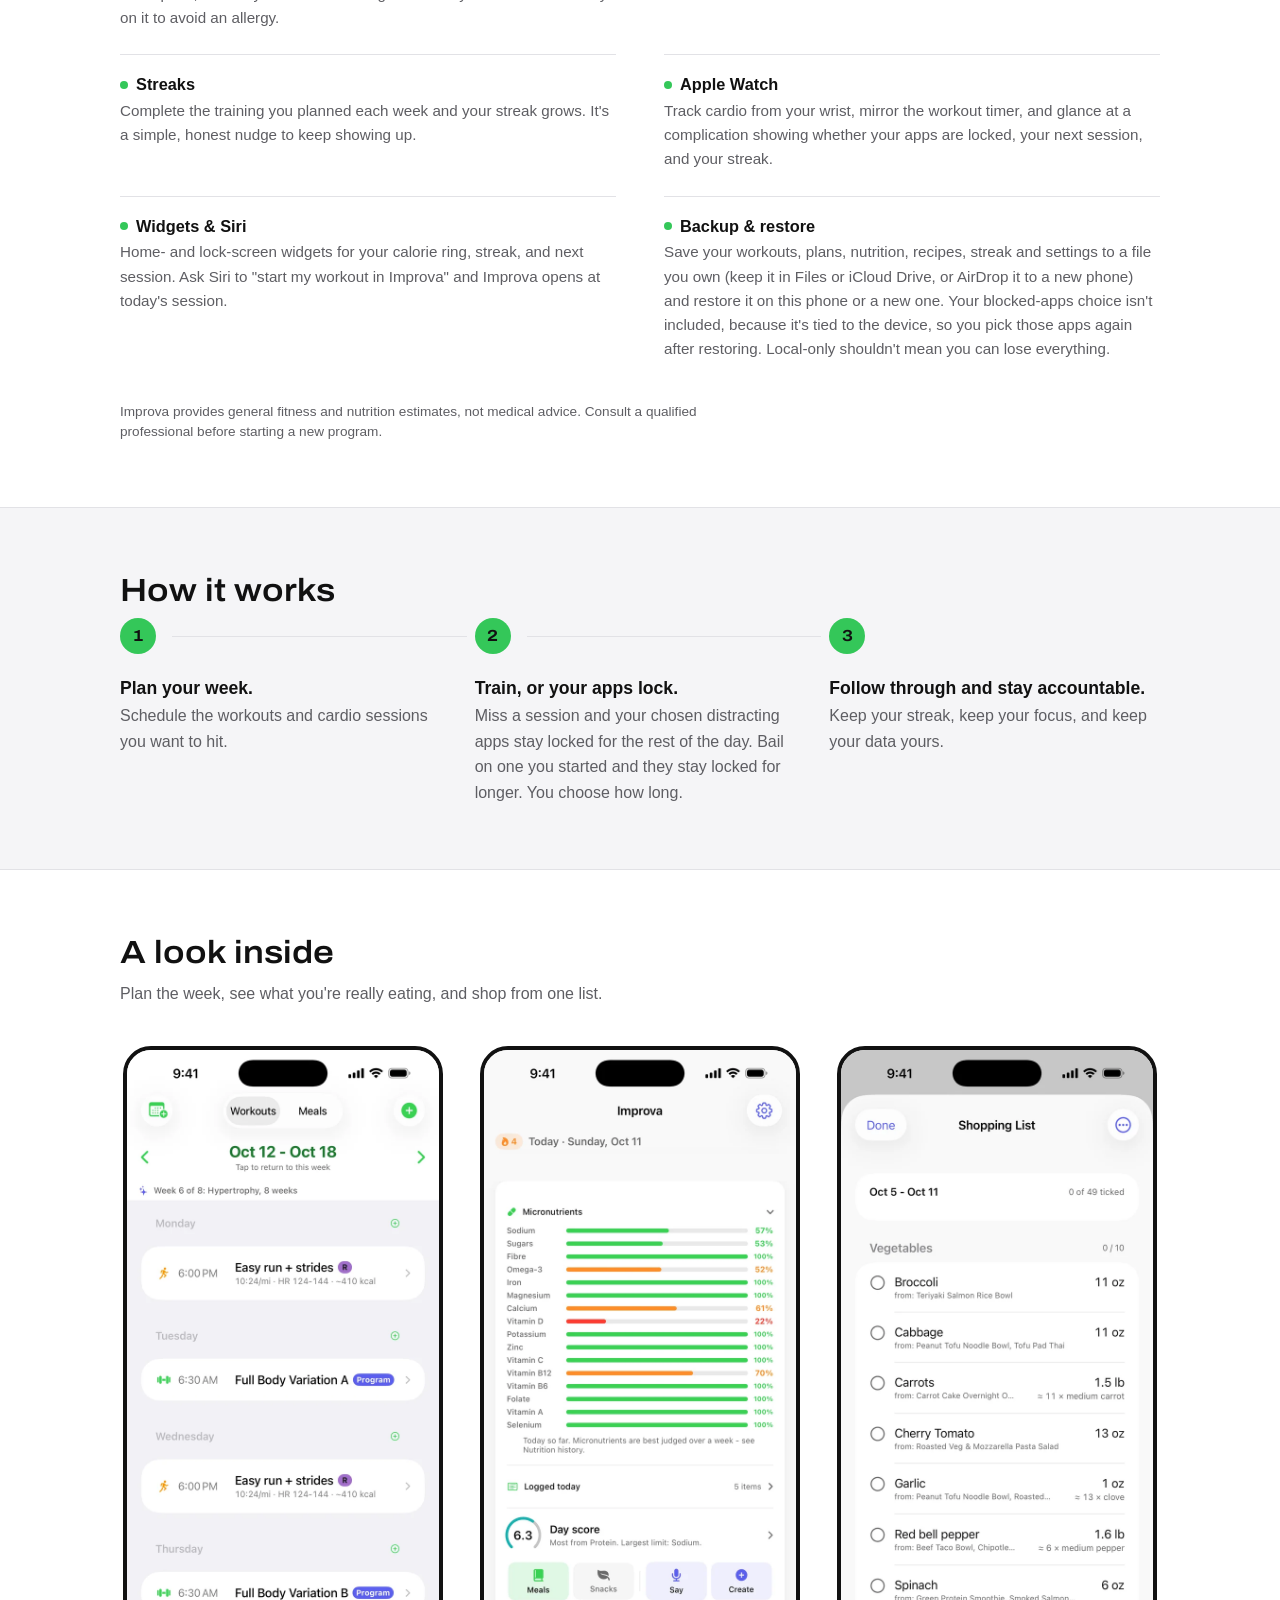
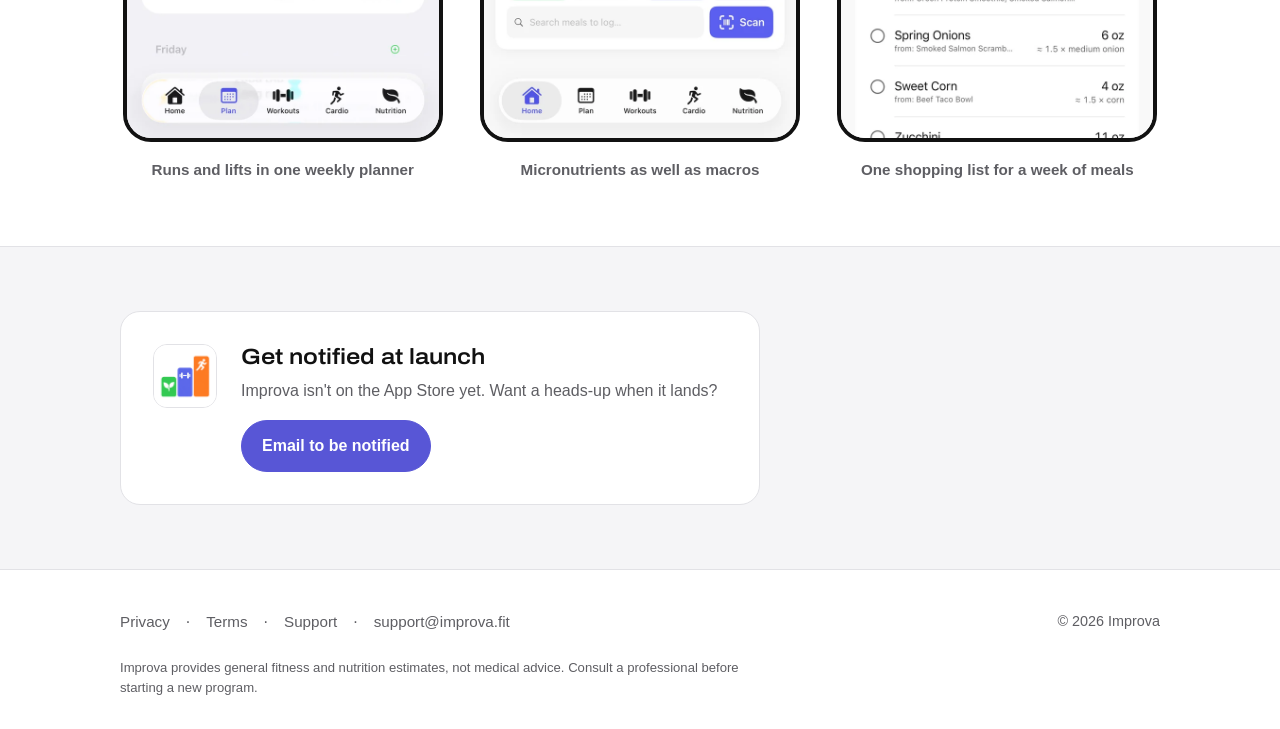
==== commit a6344eee: "Sync from the app repo: un-vibe redesign of every page (6-7 November 2026) New palette, Archivo Semi" ====
--- a/index.html
+++ b/index.html
@@ -3,25 +3,31 @@
 <head>
   <meta charset="utf-8">
   <meta name="viewport" content="width=device-width, initial-scale=1">
-  <title>Improva — Earn your screen time. Train first.</title>
-  <meta name="description" content="Improva locks the apps that distract you for the rest of the day when you skip the workout you planned — plus a running coach, strength programs, cardio tracking, and nutrition, all in one app.">
-  <meta name="theme-color" content="#39D353">
+  <title>Improva | Earn your screen time. Train first.</title>
+  <meta name="description" content="Improva locks the apps that distract you for the rest of the day when you skip the workout you planned. It also has a running coach, strength programs, cardio tracking, and nutrition, all in one app.">
+  <meta name="theme-color" content="#FFFFFF" media="(prefers-color-scheme: light)">
+  <meta name="theme-color" content="#1C1C1E" media="(prefers-color-scheme: dark)">
 
   <!-- Open Graph / Twitter -->
   <meta property="og:type" content="website">
   <meta property="og:site_name" content="Improva">
-  <meta property="og:title" content="Improva — Earn your screen time. Train first.">
-  <meta property="og:description" content="Locks the apps that distract you when you skip the workout you planned. A running coach, strength programs, cardio, and nutrition — private by design.">
+  <meta property="og:title" content="Improva | Earn your screen time. Train first.">
+  <meta property="og:description" content="Locks the apps that distract you when you skip the workout you planned. A running coach, strength programs, cardio, and nutrition, all private by design.">
   <meta property="og:url" content="https://improva.fit/">
   <meta property="og:image" content="https://improva.fit/assets/og-image.png">
+  <meta property="og:image:width" content="1200">
+  <meta property="og:image:height" content="630">
+  <meta property="og:image:alt" content="Improva app icon and Home screen, with the line: Earn your screen time. Train first.">
   <meta name="twitter:card" content="summary_large_image">
-  <meta name="twitter:title" content="Improva — Earn your screen time. Train first.">
+  <meta name="twitter:title" content="Improva | Earn your screen time. Train first.">
   <meta name="twitter:description" content="Locks the apps that distract you when you skip the workout you planned. Private by design.">
   <meta name="twitter:image" content="https://improva.fit/assets/og-image.png">
+  <meta name="twitter:image:alt" content="Improva app icon and Home screen, with the line: Earn your screen time. Train first.">
 
   <link rel="icon" href="assets/favicon.png" type="image/png" sizes="64x64">
   <link rel="apple-touch-icon" href="assets/apple-touch-icon.png">
   <link rel="canonical" href="https://improva.fit/">
+  <link rel="preload" href="assets/fonts/ArchivoSemiExpanded-Bold.woff2" as="font" type="font/woff2" crossorigin>
   <link rel="stylesheet" href="style.css">
 
   <!-- Structured data — TODO: App Store URL once the listing exists -->
@@ -32,7 +38,7 @@
     "name": "Improva",
     "applicationCategory": "HealthApplication",
     "operatingSystem": "iOS",
-    "description": "Accountability-first fitness app for iPhone. Locks the apps that distract you for the rest of the day when you skip the workout you planned, with a science-informed running coach, adaptive strength programs, live cardio tracking, and nutrition — all private and on your device.",
+    "description": "Accountability-first fitness app for iPhone. Locks the apps that distract you for the rest of the day when you skip the workout you planned, with a science-informed running coach, adaptive strength programs, live cardio tracking, and nutrition, all private and on your device.",
     "url": "https://improva.fit/",
     "offers": {
       "@type": "AggregateOffer",
@@ -94,26 +100,34 @@
     <!-- ===== Hero ===== -->
     <section class="hero">
       <div class="container hero-grid">
-        <div>
+        <div class="hero-copy">
           <span class="eyebrow">Improva</span>
-          <h1>Earn your screen time. Train first.</h1>
-          <p class="subhead">Improva locks the apps that distract you for the rest of the day when you skip the workout you planned — plus a science-informed running coach, strength programs, cardio tracking, and nutrition, all in one app.</p>
+          <h1><span class="line">Earn your screen time.</span> <span class="line">Train first.</span></h1>
+          <p class="subhead">Improva locks the apps that distract you for the rest of the day when you skip the workout you planned. It also has a science-informed running coach, strength programs, cardio tracking, and nutrition, all in one app.</p>
           <!-- A4-WEB-MKT-02: the trial and the price, where people decide. Figures from CLAIMS_SCHEDULE.md. -->
-          <p class="hero-offer">Free to download. Every install gets all of Premium free for 3 hours after setup, with no card and nothing to cancel. Then Premium is US$29.99 a year or US$44.99 once.</p>
+          <p class="hero-offer">Free to download. Every iPhone gets all of Premium free for 3 hours after setup, once, with no card and nothing to cancel. Then Premium is US$29.99 a year or US$44.99 once.</p>
           <div class="hero-cta">
+            <!-- A4-WEB-DES-06: until launch the hero's working action is the notify email (the badge does nothing). -->
+            <a class="btn btn-primary" href="#notify-h">Get notified at launch</a>
             <!-- Placeholder badge — no App Store link yet. TODO: real App Store URL -->
-            <span class="badge" role="img" aria-label="Coming to the App Store" aria-disabled="true">
+            <span class="badge">
               <small>Coming to the</small>
               <strong>App Store</strong>
             </span>
-            <!-- A4-WEB-DES-06: until launch the hero's working action is the notify email (the badge does nothing). -->
-            <a class="btn btn-primary" href="#notify-h">Get notified at launch</a>
+            <!--
+              At launch: replace the placeholder above with Apple's official badge (self-hosted in assets/,
+              downloaded from Apple's marketing tools; Apple requires it to link to the App Store listing):
+            <a class="store-badge" href="https://apps.apple.com/app/idYOUR_APP_ID">
+              <picture>
+                <source srcset="assets/app-store-badge-white.svg" media="(prefers-color-scheme: dark)">
+                <img src="assets/app-store-badge-black.svg" alt="Download on the App Store" width="120" height="40">
+              </picture>
+            </a>
+            -->
           </div>
         </div>
         <div class="hero-art">
-          <img class="app-icon-img" src="assets/logo.png" alt="Improva app icon" width="512" height="512">
-          <img class="phone-shot shot" src="assets/screenshot-1.webp" alt="Improva Home screen: today's workout done, an evening run planned, and the day's calories and macros" width="660" height="1434">
-          <img class="phone-shot shot" src="assets/screenshot-2.webp" alt="Apps locked until you check in at your gym for the workout you planned" width="660" height="1434">
+          <img class="phone-shot shot" src="assets/screenshot-1.webp" alt="Improva Home screen: today's workout done, an evening run planned, and the day's calories and macros" width="660" height="1434" fetchpriority="high">
         </div>
       </div>
     </section>
@@ -121,37 +135,38 @@
     <!-- ===== Features (headline pillars) ===== -->
     <section class="section" aria-labelledby="features-h">
       <div class="container">
-        <h2 id="features-h">One app. Everything to train — and follow through.</h2>
+        <h2 id="features-h">Everything you need to train and follow through, in one app.</h2>
         <p class="lede">Accountability, coaching, tracking, and nutrition, built to keep your focus where you want it.</p>
-        <div class="features">
+        <div class="feature-lead">
+          <div class="feature-lead-copy">
+            <article class="feature">
+              <h3>Apps unlock when you show up at the gym.</h3>
+              <p>Pick the apps that distract you. On a day you've scheduled a workout, they lock from the time you planned it; check in at your gym and start the session, and they open while you train. Skip it, and they stay locked until the end of that day. Plans change, so you can cancel a session ahead of time. Start a session and leave early, and they stay locked for longer. You choose how long. It uses Apple's Screen Time, and Improva never learns which apps you chose. Accountability is a Premium feature, free for 3 hours, once per iPhone.</p>
+            </article>
+            <article class="feature">
+              <h3>Someone you trust can hold your key.</h3>
+              <p>With Spare Key, you start a lock and give someone you trust the key: your apps stay locked until they send it to you. Your own emergency code ends it too. Spare Key is part of Premium; holding someone's spare key is free.</p>
+            </article>
+          </div>
+          <figure class="feature-lead-shot">
+            <img class="phone-shot shot" src="assets/screenshot-2.webp" alt="Apps locked until you check in at your gym for the workout you planned" width="660" height="1434" loading="lazy">
+          </figure>
+        </div>
+        <div class="features features-rest">
           <article class="feature">
-            <div class="icon" aria-hidden="true">01</div>
-            <h3>Apps unlock when you show up at the gym.</h3>
-            <p>Pick the apps that distract you. On a day you've scheduled a workout, they lock from the time you planned it; check in at your gym and start the session, and they open while you train. Skip it, and they stay locked until the end of that day. Plans change, so you can cancel a session ahead of time. Start a session and leave early, and they stay locked for longer — you choose how long. It uses Apple's Screen Time, and Improva never learns which apps you chose. Accountability is a Premium feature, and every new install gets it free for 3 hours.</p>
+            <h3>Real training, no shortcuts.</h3>
+            <p>A running coach that builds a full plan for your goal (from couch-to-5K to a marathon or ultra), and a personal trainer that generates progressive strength programs that adapt as you log your sets.</p>
           </article>
           <article class="feature">
-            <div class="icon" aria-hidden="true">02</div>
-            <h3>Someone you trust can hold your key.</h3>
-            <p>With Spare Key, you start a lock and give someone you trust the key: your apps stay locked until they send it to you. Your own emergency code ends it too. Spare Key is part of Premium; holding someone's spare key is free.</p>
-          </article>
-          <article class="feature">
-            <div class="icon" aria-hidden="true">03</div>
-            <h3>Real training, not gimmicks.</h3>
-            <p>A running coach that builds a full plan for your goal — from couch-to-5K to a marathon or ultra — and a personal trainer that generates progressive strength programs that adapt as you log your sets.</p>
-          </article>
-          <article class="feature">
-            <div class="icon" aria-hidden="true">04</div>
-            <h3>Cardio &amp; workouts, tracked.</h3>
+            <h3>Track your cardio and workouts.</h3>
             <p>Live GPS cardio with pace and heart-rate cues, a guided workout timer, and Apple Watch support.</p>
           </article>
           <article class="feature">
-            <div class="icon" aria-hidden="true">05</div>
-            <h3>Nutrition, simplified.</h3>
-            <p>Estimate your daily targets, log food (even by voice), and plan a week of meals. Estimates to guide you — not medical advice.</p>
+            <h3>Log food and plan your meals.</h3>
+            <p>Estimate your daily targets, log food (even by voice), and plan a week of meals. These are estimates to guide you, not medical advice.</p>
           </article>
           <article class="feature">
-            <div class="icon" aria-hidden="true">06</div>
-            <h3>Private by design.</h3>
+            <h3>Made to keep your data private.</h3>
             <p>Your training, food and health data stay on your device. No account, no tracking, no ads. Back up your data to a file you own, whenever you like.</p>
           </article>
         </div>
@@ -162,7 +177,7 @@
     <section class="section section-alt" aria-labelledby="everything-h">
       <div class="container">
         <h2 id="everything-h">Everything inside</h2>
-        <p class="lede">A closer look at what you get — every part shipped, all on your device. Most of it stays free; accountability, the plan generators and cardio trends are Premium.</p>
+        <p class="lede">A closer look at what you get: every part shipped, all on your device. Most of it stays free; accountability, the plan generators and cardio trends are Premium.</p>
         <div class="everything">
           <div class="ev-item">
             <h3><span class="dot" aria-hidden="true"></span>Accountability &amp; app blocking</h3>
@@ -174,15 +189,15 @@
           </div>
           <div class="ev-item">
             <h3><span class="dot" aria-hidden="true"></span>Workouts &amp; guided timer</h3>
-            <p>Build your own templates (simple or detailed with sets, reps, rest, and supersets) or start from an evidence-based library. A guided timer runs every set and rest, plays its cues over your music without stopping it, and logs what you lifted. If your machine is taken, it re-orders or swaps the exercise on the spot.</p>
+            <p>Build your own workouts with exercises, sets, reps, rest and supersets (or a quick time-based one), start from an evidence-based workout library, and turn your own workouts into a weekly split. A guided timer runs every set and rest, plays its cues over your music without stopping it, and logs what you lifted. If your machine is taken, it re-orders or swaps the exercise on the spot.</p>
           </div>
           <div class="ev-item">
             <h3><span class="dot" aria-hidden="true"></span>Personal trainer</h3>
-            <p>Answer a few questions and get a multi-week progressive strength program. It applies double-progression as you log sets, schedules deloads, and lets you build or share your own split.</p>
+            <p>Answer a few questions and get a multi-week progressive strength program. It applies double-progression as you log sets, schedules deloads, and lets you share a split or workout with a friend.</p>
           </div>
           <div class="ev-item">
             <h3><span class="dot" aria-hidden="true"></span>Running coach</h3>
-            <p>Pick your goal — couch-to-5K through marathon, ultra, a time target, general fitness, or team pre-season — and get a full plan grounded in established running science, with paces, heart-rate zones, and safe progression.</p>
+            <p>Pick your goal (couch-to-5K through marathon, ultra, a time target, general fitness, or team pre-season) and get a full plan grounded in established running science, with paces, heart-rate zones, and safe progression.</p>
           </div>
           <div class="ev-item">
             <h3><span class="dot" aria-hidden="true"></span>Live cardio</h3>
@@ -198,7 +213,7 @@
           </div>
           <div class="ev-item">
             <h3><span class="dot" aria-hidden="true"></span>Streaks</h3>
-            <p>Complete the training you planned each week and your streak grows — a simple, honest nudge to keep showing up.</p>
+            <p>Complete the training you planned each week and your streak grows. It's a simple, honest nudge to keep showing up.</p>
           </div>
           <div class="ev-item">
             <h3><span class="dot" aria-hidden="true"></span>Apple Watch</h3>
@@ -206,11 +221,11 @@
           </div>
           <div class="ev-item">
             <h3><span class="dot" aria-hidden="true"></span>Widgets &amp; Siri</h3>
-            <p>Home- and lock-screen widgets for your calorie ring, streak, and next session. Ask Siri to "start my workout" and Improva opens at today's session.</p>
+            <p>Home- and lock-screen widgets for your calorie ring, streak, and next session. Ask Siri to "start my workout in Improva" and Improva opens at today's session.</p>
           </div>
           <div class="ev-item">
             <h3><span class="dot" aria-hidden="true"></span>Backup &amp; restore</h3>
-            <p>Save your workouts, plans, nutrition, recipes, streak and settings to a file you own — keep it in Files or iCloud Drive, or AirDrop it to a new phone — and restore it anytime. Your blocked-apps choice isn't included, because it's tied to the device, so you pick those apps again after restoring. Local-only shouldn't mean you can lose everything.</p>
+            <p>Save your workouts, plans, nutrition, recipes, streak and settings to a file you own (keep it in Files or iCloud Drive, or AirDrop it to a new phone) and restore it on this phone or a new one. Your blocked-apps choice isn't included, because it's tied to the device, so you pick those apps again after restoring. Local-only shouldn't mean you can lose everything.</p>
           </div>
         </div>
         <p class="disclaimer">Improva provides general fitness and nutrition estimates, not medical advice. Consult a qualified professional before starting a new program.</p>
@@ -229,8 +244,8 @@
           </div>
           <div class="step">
             <span class="num" aria-hidden="true">2</span>
-            <h3>Train — or your apps lock.</h3>
-            <p>Miss a session and your chosen distracting apps stay locked for the rest of the day. Bail on one you started and they stay locked for longer — you choose how long.</p>
+            <h3>Train, or your apps lock.</h3>
+            <p>Miss a session and your chosen distracting apps stay locked for the rest of the day. Bail on one you started and they stay locked for longer. You choose how long.</p>
           </div>
           <div class="step">
             <span class="num" aria-hidden="true">3</span>
@@ -253,11 +268,11 @@
           </figure>
           <figure class="shot-fig">
             <img class="shot" src="assets/screenshot-4.webp" alt="Micronutrient breakdown for the day, with vitamin D short of target" width="660" height="1434" loading="lazy">
-            <figcaption>Micronutrients, not just macros</figcaption>
+            <figcaption>Micronutrients as well as macros</figcaption>
           </figure>
           <figure class="shot-fig">
             <img class="shot" src="assets/screenshot-5.webp" alt="Shopping list built from a week of meals, with combined quantities" width="660" height="1434" loading="lazy">
-            <figcaption>A week of meals, one shopping list</figcaption>
+            <figcaption>One shopping list for a week of meals</figcaption>
           </figure>
         </div>
       </div>
@@ -274,6 +289,7 @@
     <section class="section" aria-labelledby="notify-h">
       <div class="container">
         <div class="notify">
+          <img loading="lazy" class="app-icon-img" src="assets/logo.png" alt="Improva app icon" width="512" height="512">
           <h2 id="notify-h">Get notified at launch</h2>
           <p>Improva isn't on the App Store yet. Want a heads-up when it lands?</p>
           <div class="notify-actions">
--- a/style.css
+++ b/style.css
@@ -1,31 +1,97 @@
 /* Improva — shared theme
-   Palette: primary green #39D353, accent indigo #5B5FEF, light base.
-   Mobile-first, system fonts, no web-font / third-party dependency. */
+   Colour roles follow the app (FitnessLocker/Extensions/Theme.swift), one
+   meaning per hue:
+     green   fill #34C759; text, and anything under white text, #1B7F45
+             (workouts, food, done)
+     indigo  #5856D6: actions and links only (primary buttons, links, the
+             focus ring, the current page)
+     coral   fill #FF7A5C; under white text, and as text, #B0381F; icons
+             #E24F39 (cardio, and warnings). Orange is the app's carbs only.
+     red     #C9372C: locked only
+     neutrals page #F5F5F7, card #FFFFFF, text #111111, secondary #5E5E63,
+             hairline #E2E2E6
+   Dark mode (prefers-color-scheme) uses the app's dark values: page #111111,
+   card #1C1C1E, text #F9F9F9 / #ABABAB, hairline #38383A, green #30D158,
+   indigo fill #5E5CE6 and indigo text #8C8FF5, coral #FF7A5C and coral
+   text #FF8A70.
+   Display type: Archivo SemiExpanded (self-hosted from assets/fonts/, OFL,
+   subset to Latin; anything outside the range falls back to the system font)
+   for h1, h2 and big numbers; body text is the system font. Spacing is on a
+   4/8 px scale. Radii: cards 20, inner controls 12, pills fully rounded.
+   Boxes only for things that hold an action; lists are divided by hairlines.
+   Shadows only on things that float. No third-party requests. */
+
+@font-face {
+  font-family: "Archivo SemiExpanded";
+  src: url("assets/fonts/ArchivoSemiExpanded-SemiBold.woff2") format("woff2");
+  font-weight: 600;
+  font-style: normal;
+  font-display: swap;
+  unicode-range: U+0000-00FF, U+0131, U+0152-0153, U+02BB-02BC, U+02C6, U+02DA, U+02DC,
+    U+2000-206F, U+2074, U+20AC, U+2122, U+2191, U+2193, U+2212, U+2215, U+FEFF, U+FFFD;
+}
+@font-face {
+  font-family: "Archivo SemiExpanded";
+  src: url("assets/fonts/ArchivoSemiExpanded-Bold.woff2") format("woff2");
+  font-weight: 700;
+  font-style: normal;
+  font-display: swap;
+  unicode-range: U+0000-00FF, U+0131, U+0152-0153, U+02BB-02BC, U+02C6, U+02DA, U+02DC,
+    U+2000-206F, U+2074, U+20AC, U+2122, U+2191, U+2193, U+2212, U+2215, U+FEFF, U+FFFD;
+}
 
 :root {
-  --green: #39D353;
-  --green-600: #2ba641;
-  --green-700: #1f7d30;
-  --indigo: #5B5FEF;
-  --indigo-600: #4a4ed6;
-  --ink: #0f1720;
-  --ink-soft: #384250;
-  --muted: #6b7280;
-  --line: #e5e7eb;
-  --bg: #ffffff;
-  --bg-soft: #f6f8f7;
-  --dark: #0f1720;
-  --dark-soft: #1b2430;
-  --radius: 14px;
-  --radius-sm: 10px;
+  color-scheme: light dark;
+  --green: #34C759;
+  --green-text: #1B7F45;
+  --on-green: #111111;
+  --indigo: #5856D6;
+  --indigo-hover: #373BAE;
+  --indigo-fill: #5856D6;
+  --indigo-fill-hover: #373BAE;
+  --coral: #FF7A5C;
+  --coral-deep: #B0381F;
+  --coral-icon: #E24F39;
+  --coral-text: #B0381F;
+  --red: #C9372C;
+  --ink: #111111;
+  --ink-soft: #5E5E63;
+  --line: #E2E2E6;
+  --bg: #F5F5F7;
+  --card: #FFFFFF;
+  --frame: #111111;
+  --radius: 20px;
+  --radius-sm: 12px;
   --maxw: 1080px;
   --font: -apple-system, BlinkMacSystemFont, "Segoe UI", Roboto, Helvetica,
     Arial, "Apple Color Emoji", "Segoe UI Emoji", sans-serif;
+  --display: "Archivo SemiExpanded", var(--font);
+}
+
+@media (prefers-color-scheme: dark) {
+  :root {
+    --green: #30D158;
+    --green-text: #30D158;
+    --indigo: #8C8FF5;
+    --indigo-hover: #9EA1F7;
+    --indigo-fill: #5E5CE6;
+    --indigo-fill-hover: #4B49C9;
+    --coral: #FF7A5C;
+    --coral-icon: #FF7A5C;
+    --coral-text: #FF8A70;
+    --ink: #F9F9F9;
+    --ink-soft: #ABABAB;
+    --line: #38383A;
+    --bg: #111111;
+    --card: #1C1C1E;
+    --frame: #000000;
+  }
 }
 
 * { box-sizing: border-box; }
 
-html { scroll-behavior: smooth; }
+/* Card colour below the body so a short page (the 404) ends in the footer's colour. */
+html { scroll-behavior: smooth; background: var(--card); }
 
 body {
   margin: 0;
@@ -43,8 +109,8 @@
   left: -999px;
   top: 0;
   background: var(--ink);
-  color: #fff;
-  padding: 10px 16px;
+  color: var(--bg);
+  padding: 8px 16px;
   border-radius: 0 0 var(--radius-sm) 0;
   z-index: 100;
 }
@@ -66,18 +132,20 @@
 
 img { max-width: 100%; display: block; }
 
-a { color: var(--indigo-600); }
-a:hover { color: var(--indigo); }
+a { color: var(--indigo); }
+a:hover { color: var(--indigo-hover); }
 
 h1, h2, h3 { line-height: 1.2; color: var(--ink); }
+h1, h2 { font-family: var(--display); text-wrap: balance; }
+h1 { font-weight: 700; letter-spacing: -0.01em; }
+h2 { font-weight: 600; }
 
 /* ---------- Header / nav ---------- */
 .site-header {
   position: sticky;
   top: 0;
   z-index: 50;
-  background: rgba(255, 255, 255, 0.9);
-  backdrop-filter: saturate(140%) blur(8px);
+  background: var(--card);
   border-bottom: 1px solid var(--line);
 }
 .nav {
@@ -92,27 +160,26 @@
 .brand {
   display: inline-flex;
   align-items: center;
-  gap: 10px;
+  gap: 8px;
   font-weight: 700;
   font-size: 1.05rem;
   color: var(--ink);
   text-decoration: none;
-  letter-spacing: -0.01em;
 }
 .brand-mark {
   width: 26px;
   height: 26px;
   border-radius: 8px;
-  background: linear-gradient(135deg, var(--green), var(--indigo));
+  background: var(--green);
   flex: 0 0 auto;
 }
-/* When a real logo image is used inside .brand-mark, drop the gradient fallback */
+/* When a real logo image is used inside .brand-mark, drop the colour fallback */
 .brand-mark.has-img { background: none; border-radius: 0; }
 .brand-mark img { width: 26px; height: 26px; border-radius: 8px; display: block; }
 .nav-links {
   display: flex;
   align-items: center;
-  gap: 6px;
+  gap: 4px;
   flex-wrap: wrap;
 }
 .nav-links a {
@@ -123,22 +190,22 @@
   font-size: 0.95rem;
   font-weight: 500;
 }
-.nav-links a:hover { background: var(--bg-soft); color: var(--ink); }
-.nav-links a[aria-current="page"] { color: var(--green-700); font-weight: 600; }
+.nav-links a:hover { background: var(--bg); color: var(--ink); }
+.nav-links a[aria-current="page"] { color: var(--indigo); font-weight: 600; }
 /* A4-WEB-DES-04: below ~480 px the brand plus four links wrapped into a
    2 x 2 block and the sticky header grew to ~110 px. "Home" goes (the brand
    already links home), the padding tightens, and the header scrolls away
    rather than sticking if a long word still forces a second line. */
 @media (max-width: 479px) {
   .site-header { position: static; }
-  .nav { padding: 10px 14px; gap: 8px; }
-  .nav-links { gap: 2px; }
-  .nav-links a { padding: 8px 7px; font-size: 0.9rem; }
+  .nav { padding: 8px 16px; gap: 8px; }
+  .nav-links { gap: 0; }
+  .nav-links a { padding: 8px; font-size: 0.9rem; }
   .nav-links a[href="index.html"] { display: none; }
 }
 @media (max-width: 359px) {
-  .nav { padding: 10px 12px; gap: 6px; }
-  .nav-links a { padding: 8px 5px; }
+  .nav { padding: 8px 12px; gap: 4px; }
+  .nav-links a { padding: 8px 4px; }
 }
 
 /* ---------- Buttons / badges ---------- */
@@ -154,77 +221,75 @@
   cursor: pointer;
   font-size: 1rem;
 }
+/* One solid indigo primary per section; anything else is a link or outlined. */
 .btn-primary {
-  background: var(--green);
-  color: #04310f;
-  border-color: var(--green-600);
-}
-.btn-primary:hover { background: var(--green-600); color: #04310f; }
+  background: var(--indigo-fill);
+  color: #fff;
+  border-color: var(--indigo-fill);
+}
+.btn-primary:hover { background: var(--indigo-fill-hover); border-color: var(--indigo-fill-hover); color: #fff; }
 .btn-outline {
   background: transparent;
-  color: var(--ink);
+  color: var(--indigo);
   border-color: var(--line);
 }
-.btn-outline:hover { border-color: var(--indigo); color: var(--indigo); }
-
-/* App-Store-style placeholder badge (not a live link) */
+.btn-outline:hover { border-color: var(--indigo); color: var(--indigo-hover); }
+
+/* "Coming to the App Store": a plain note until launch. It is not a link, so
+   it no longer imitates Apple's badge; the official badge (assets/
+   app-store-badge-*.svg, commented out in index.html) replaces it at launch. */
 .badge {
   display: inline-flex;
-  flex-direction: column;
-  align-items: flex-start;
-  gap: 0;
-  padding: 10px 20px;
-  border-radius: 12px;
-  background: var(--ink);
-  color: #fff;
-  border: 1px solid var(--ink);
-  text-decoration: none;
-  cursor: default;
-  line-height: 1.15;
-}
-.badge small { font-size: 0.7rem; opacity: 0.75; font-weight: 500; }
-.badge strong { font-size: 1.05rem; font-weight: 700; }
-.badge[aria-disabled="true"] { opacity: 0.85; }
+  flex-wrap: wrap;
+  align-items: baseline;
+  gap: 0.3em;
+  color: var(--ink-soft);
+  font-size: 0.95rem;
+  line-height: 1.4;
+}
+.badge small { font-size: inherit; font-weight: 400; }
+.badge strong { font-weight: 600; color: var(--ink); }
+.store-badge img { height: 48px; width: auto; }
 
 /* ---------- Hero ---------- */
 .hero {
-  padding: 64px 0 40px;
-  background:
-    radial-gradient(1200px 400px at 80% -50px, rgba(91, 95, 239, 0.10), transparent),
-    radial-gradient(900px 380px at 0% 0%, rgba(57, 211, 83, 0.12), transparent);
+  padding: 56px 0 48px;
 }
 .hero-grid {
   display: grid;
   grid-template-columns: 1fr;
-  gap: 36px;
+  gap: 48px;
   align-items: center;
 }
 .hero h1 {
-  font-size: clamp(2rem, 6vw, 3.1rem);
-  letter-spacing: -0.02em;
-  margin: 8px 0 14px;
+  font-size: clamp(2rem, 5.2vw, 3rem);
+  margin: 8px 0 16px;
+}
+/* The tagline breaks at its full stop, not mid-phrase, once there is room. */
+@media (min-width: 720px) {
+  .hero h1 .line { display: block; }
 }
 .hero .subhead {
   font-size: clamp(1.05rem, 2.5vw, 1.25rem);
   color: var(--ink-soft);
   max-width: 46ch;
-  margin: 0 0 26px;
+  margin: 0 0 24px;
 }
 .eyebrow {
   display: inline-block;
-  font-weight: 700;
-  letter-spacing: 0.02em;
-  color: var(--green-700);
-  font-size: 0.95rem;
-  text-transform: none;
+  font-weight: 600;
+  color: var(--ink-soft);
+  font-size: 1rem;
 }
 .hero .hero-offer {
   font-size: 1rem;
   color: var(--ink);
   max-width: 46ch;
-  margin: -14px 0 22px;
-}
-.hero-cta { display: flex; flex-wrap: wrap; gap: 12px; align-items: center; }
+  margin: 0 0 32px;
+  padding-top: 24px;
+  border-top: 1px solid var(--line);
+}
+.hero-cta { display: flex; flex-wrap: wrap; gap: 12px 20px; align-items: center; }
 
 /* ---------- Placeholder media slots ---------- */
 .placeholder {
@@ -232,25 +297,17 @@
   align-items: center;
   justify-content: center;
   text-align: center;
-  color: var(--muted);
+  color: var(--ink-soft);
   background:
-    repeating-linear-gradient(45deg, var(--bg-soft), var(--bg-soft) 12px,
+    repeating-linear-gradient(45deg, var(--bg), var(--bg) 12px,
       #eef2f0 12px, #eef2f0 24px);
   border: 2px dashed #c7d0cb;
   border-radius: var(--radius);
   font-size: 0.85rem;
   font-weight: 600;
 }
-.hero-art {
-  display: grid;
-  grid-template-columns: repeat(2, 1fr);
-  gap: 14px;
-}
-.hero-art .app-icon {
-  grid-column: 1 / -1;
-  height: 96px;
-  max-width: 220px;
-}
+.hero-art { display: flex; justify-content: center; }
+.hero-art .shot { max-width: 300px; }
 .phone-shot { aspect-ratio: 9 / 19; }
 
 /* ---------- Real app screenshots ---------- */
@@ -259,22 +316,20 @@
   width: 100%;
   height: auto;
   aspect-ratio: 660 / 1434;
-  border: 5px solid var(--dark);
+  border: 4px solid var(--frame);
   border-radius: 28px;
-  background: var(--dark);
-  box-shadow: 0 12px 32px rgba(15, 23, 32, 0.16);
-}
-.hero-art .app-icon-img {
-  grid-column: 1 / -1;
-  width: 96px;
-  height: 96px;
-  border-radius: 22px;
+  background: var(--frame);
+}
+.app-icon-img {
+  width: 64px;
+  height: 64px;
+  border-radius: 14px;
   border: 1px solid var(--line);
-  box-shadow: 0 6px 18px rgba(15, 23, 32, 0.10);
-}
-.gallery .shot-fig { margin: 0 auto; width: 100%; max-width: 300px; }
+}
+.features.gallery { gap: 40px 32px; }
+.gallery .shot-fig { margin: 0 auto; width: 100%; max-width: 320px; }
 .gallery figcaption {
-  margin-top: 14px;
+  margin-top: 16px;
   text-align: center;
   color: var(--ink-soft);
   font-weight: 600;
@@ -282,64 +337,59 @@
 }
 
 /* ---------- Sections ---------- */
-.section { padding: 56px 0; }
-.section-alt { background: var(--bg-soft); }
+.section { padding: 64px 0; }
+.section-alt {
+  background: var(--card);
+  border-top: 1px solid var(--line);
+  border-bottom: 1px solid var(--line);
+}
 .section h2 {
-  font-size: clamp(1.5rem, 4vw, 2rem);
-  letter-spacing: -0.01em;
+  font-size: clamp(1.5rem, 3.6vw, 2rem);
   margin: 0 0 8px;
 }
-.section .lede { color: var(--ink-soft); max-width: 58ch; margin: 0 0 32px; }
-
-/* Feature grid */
+.section .lede { color: var(--ink-soft); max-width: 58ch; margin: 0 0 40px; }
+
+/* Feature pillars: the two lock pillars beside the lock screen, the other
+   four as a hairline-divided list. No boxes: nothing here is tappable. */
+.feature-lead {
+  display: grid;
+  grid-template-columns: 1fr;
+  gap: 40px;
+  align-items: start;
+}
+.feature-lead-copy { display: grid; gap: 32px; }
+.feature-lead-shot { margin: 0 auto; width: 100%; max-width: 280px; }
 .features {
   display: grid;
   grid-template-columns: 1fr;
-  gap: 22px;
-}
+  gap: 32px;
+}
+.features-rest { margin-top: 56px; }
 .feature {
-  background: var(--bg);
-  border: 1px solid var(--line);
-  border-radius: var(--radius);
-  padding: 22px;
-}
-.section-alt .feature { background: #fff; }
-.feature .icon {
-  width: 44px;
-  height: 44px;
-  border-radius: 12px;
-  margin-bottom: 14px;
-  background: linear-gradient(135deg, rgba(57,211,83,0.18), rgba(91,95,239,0.18));
-  display: flex;
-  align-items: center;
-  justify-content: center;
-  color: var(--green-700);
-  font-weight: 700;
-  border: 1px solid var(--line);
-  font-size: 0.7rem;
-}
-.feature h3 { font-size: 1.15rem; margin: 0 0 6px; }
+  border-top: 1px solid var(--line);
+  padding-top: 24px;
+}
+.feature h3 { font-size: 1.15rem; margin: 0 0 8px; }
 .feature p { margin: 0; color: var(--ink-soft); }
-
-/* How it works — dark accent band */
-.steps-band {
-  background: var(--dark);
-  color: #eef2f0;
-}
-.steps-band h2 { color: #fff; }
+.feature-lead .feature h3 { font-size: 1.3rem; }
+.feature-lead .feature p { max-width: 60ch; }
+
+/* How it works — three steps joined by a hairline (vertical on phones,
+   horizontal from 720 px). */
 .steps {
   display: grid;
   grid-template-columns: 1fr;
-  gap: 20px;
+  gap: 32px;
   counter-reset: step;
 }
 .step {
-  background: var(--dark-soft);
-  border: 1px solid #2a3644;
-  border-radius: var(--radius);
-  padding: 22px;
+  position: relative;
+  padding-left: 56px;
 }
 .step .num {
+  position: absolute;
+  left: 0;
+  top: 0;
   display: inline-flex;
   align-items: center;
   justify-content: center;
@@ -347,30 +397,42 @@
   height: 36px;
   border-radius: 999px;
   background: var(--green);
-  color: #04310f;
-  font-weight: 800;
-  margin-bottom: 12px;
-}
-.step h3 { color: #fff; font-size: 1.1rem; margin: 0 0 4px; }
-.step p { margin: 0; color: #c3ccd6; }
+  color: var(--on-green);
+  font-family: var(--display);
+  font-weight: 700;
+}
+.step:not(:last-child)::after {
+  content: "";
+  position: absolute;
+  left: 18px;
+  top: 44px;
+  bottom: -24px;
+  width: 1px;
+  background: var(--line);
+}
+.step h3 { font-size: 1.1rem; margin: 4px 0 4px; }
+.step p { margin: 0; color: var(--ink-soft); }
 
 /* ---------- Legal / long-form content ---------- */
 .doc { padding: 48px 0 64px; }
 .doc-wrap { max-width: 760px; margin: 0 auto; }
-.doc h1 { font-size: clamp(1.8rem, 5vw, 2.4rem); margin: 0 0 6px; }
-.doc .updated { color: var(--muted); margin: 0 0 28px; font-size: 0.95rem; }
-.doc-content h2 { font-size: 1.4rem; margin: 32px 0 10px; }
-.doc-content h3 { font-size: 1.1rem; margin: 22px 0 8px; }
-.doc-content p { margin: 0 0 14px; color: var(--ink-soft); }
-.doc-content ul, .doc-content ol { margin: 0 0 16px; padding-left: 22px; color: var(--ink-soft); }
-.doc-content li { margin: 6px 0; }
-.doc-content a { color: var(--indigo-600); }
+.doc h1 { font-size: clamp(1.75rem, 5vw, 2.4rem); margin: 0 0 8px; }
+.doc .updated { color: var(--ink-soft); margin: 0 0 32px; font-size: 0.95rem; }
+.doc-content h2 { font-size: 1.375rem; margin: 32px 0 8px; }
+.doc-content h3 { font-size: 1.1rem; margin: 24px 0 8px; }
+.doc-content p { margin: 0 0 16px; color: var(--ink-soft); }
+.doc-content ul, .doc-content ol { margin: 0 0 16px; padding-left: 24px; color: var(--ink-soft); }
+.doc-content li { margin: 8px 0; }
+.doc-content a { color: var(--indigo); }
+/* Long host names and URLs (privacy: world.openfoodfacts.org) have no break
+   point and pushed the page 13 px sideways at 320 px. */
+.doc-content { overflow-wrap: break-word; }
 
 .insert-note {
   background: #fff8e6;
   border: 1px dashed #e6c34a;
   border-radius: var(--radius-sm);
-  padding: 16px 18px;
+  padding: 16px;
   color: #6b551b;
   font-size: 0.95rem;
 }
@@ -380,11 +442,11 @@
 .faq-item {
   border: 1px solid var(--line);
   border-radius: var(--radius);
-  padding: 18px 20px;
-  margin-bottom: 14px;
-  background: #fff;
-}
-.faq-item h3 { font-size: 1.05rem; margin: 0 0 6px; }
+  padding: 20px 24px;
+  margin-bottom: 12px;
+  background: var(--card);
+}
+.faq-item h3 { font-size: 1.05rem; margin: 0 0 8px; }
 .faq-item p { margin: 0; color: var(--ink-soft); }
 
 .support-cta {
@@ -392,22 +454,19 @@
   flex-wrap: wrap;
   gap: 12px;
   align-items: center;
-  margin: 22px 0 8px;
-}
-
-/* ---------- "Everything inside" compact grid ---------- */
+  margin: 24px 0 8px;
+}
+
+/* ---------- "Everything inside": a two-column list with hairlines ---------- */
 .everything {
   display: grid;
   grid-template-columns: 1fr;
-  gap: 16px;
+  gap: 24px 48px;
 }
 .ev-item {
-  background: #fff;
-  border: 1px solid var(--line);
-  border-radius: var(--radius);
-  padding: 18px 20px;
-}
-.section-alt .ev-item { background: var(--bg); }
+  border-top: 1px solid var(--line);
+  padding-top: 20px;
+}
 .ev-item h3 {
   font-size: 1.02rem;
   margin: 0 0 4px;
@@ -417,101 +476,116 @@
 }
 .ev-item p { margin: 0; color: var(--ink-soft); font-size: 0.95rem; }
 .ev-item .dot {
-  width: 10px;
-  height: 10px;
-  border-radius: 3px;
-  background: linear-gradient(135deg, var(--green), var(--indigo));
+  width: 8px;
+  height: 8px;
+  border-radius: 999px;
+  background: var(--green);
   flex: 0 0 auto;
 }
 
 /* ---------- Notify-at-launch (optional, static-friendly) ---------- */
 .notify {
-  background: var(--bg-soft);
+  background: var(--card);
   border: 1px solid var(--line);
   border-radius: var(--radius);
-  padding: 26px 22px;
-  max-width: 620px;
-  margin: 0 auto;
-  text-align: center;
-}
-.notify h2 { font-size: 1.35rem; margin: 0 0 6px; }
-.notify p { color: var(--ink-soft); margin: 0 0 18px; }
-.notify-actions { display: flex; flex-wrap: wrap; gap: 12px; justify-content: center; }
+  padding: 32px 24px;
+  max-width: 640px;
+}
+.notify .app-icon-img { margin-bottom: 16px; }
+.notify h2 { font-size: 1.375rem; margin: 0 0 8px; }
+.notify p { color: var(--ink-soft); margin: 0 0 16px; }
+.notify-actions { display: flex; flex-wrap: wrap; gap: 12px; }
 
 /* ---------- Health / fitness disclaimer ---------- */
 .disclaimer {
-  color: var(--muted);
+  color: var(--ink-soft);
   font-size: 0.85rem;
   max-width: 640px;
-  margin: 4px auto 0;
-  text-align: center;
+  margin: 40px 0 0;
   line-height: 1.5;
 }
 .footer-disclaimer {
-  color: var(--muted);
+  color: var(--ink-soft);
   font-size: 0.82rem;
   line-height: 1.5;
-  margin: 14px 0 0;
+  margin: 16px 0 0;
   max-width: 640px;
 }
 
 /* ---------- 404 ---------- */
 .notfound {
-  padding: 80px 0;
-  text-align: center;
+  padding: 80px 20px;
 }
 .notfound .code {
+  font-family: var(--display);
   font-size: clamp(3rem, 12vw, 5.5rem);
-  font-weight: 800;
-  letter-spacing: -0.02em;
-  background: linear-gradient(135deg, var(--green-700), var(--indigo));
-  -webkit-background-clip: text;
-  background-clip: text;
-  color: transparent;
+  font-weight: 700;
+  line-height: 1;
+  color: var(--green-text);
   margin: 0;
 }
-.notfound h1 { font-size: clamp(1.4rem, 4vw, 1.9rem); margin: 6px 0 10px; }
-.notfound p { color: var(--ink-soft); max-width: 44ch; margin: 0 auto 24px; }
+.notfound h1 { font-size: clamp(1.4rem, 4vw, 1.9rem); margin: 16px 0 8px; }
+.notfound p { color: var(--ink-soft); max-width: 44ch; margin: 0 0 24px; }
 
 /* ---------- Footer ---------- */
 .site-footer {
   border-top: 1px solid var(--line);
-  background: var(--bg-soft);
+  background: var(--card);
   padding: 32px 0;
-  margin-top: 8px;
 }
 .footer-inner {
   display: flex;
   flex-wrap: wrap;
-  gap: 14px 24px;
+  gap: 16px 24px;
   align-items: center;
   justify-content: space-between;
 }
-.footer-links { display: flex; flex-wrap: wrap; gap: 6px 4px; align-items: center; }
+.footer-links { display: flex; flex-wrap: wrap; gap: 4px; align-items: center; }
 .footer-links a {
   color: var(--ink-soft);
   text-decoration: none;
-  padding: 6px 10px;
+  padding: 8px 12px;
   border-radius: var(--radius-sm);
   font-size: 0.95rem;
 }
-.footer-links a:hover { background: #eef2f0; color: var(--ink); }
-.footer-sep { color: var(--muted); }
-.copyright { color: var(--muted); font-size: 0.9rem; }
+.footer-links a:first-child { margin-left: -12px; }
+.footer-links a:hover { background: var(--bg); color: var(--ink); }
+.footer-sep { color: var(--ink-soft); }
+.copyright { color: var(--ink-soft); font-size: 0.9rem; }
 
 /* ---------- Responsive ---------- */
+@media (min-width: 480px) {
+  .notify {
+    display: grid;
+    grid-template-columns: 64px 1fr;
+    column-gap: 24px;
+    padding: 32px;
+  }
+  .notify > * { grid-column: 2; }
+  .notify .app-icon-img { grid-column: 1; grid-row: 1 / span 3; margin: 0; }
+}
 @media (min-width: 720px) {
-  .features { grid-template-columns: repeat(2, 1fr); }
-  .steps { grid-template-columns: repeat(3, 1fr); }
+  .features { grid-template-columns: repeat(2, 1fr); gap: 40px 48px; }
+  .features.gallery { grid-template-columns: repeat(3, 1fr); }
   .everything { grid-template-columns: repeat(2, 1fr); }
+  .steps { grid-template-columns: repeat(3, 1fr); gap: 24px; }
+  .step { padding-left: 0; padding-top: 56px; }
+  .step:not(:last-child)::after {
+    left: 52px;
+    right: -16px;
+    top: 18px;
+    bottom: auto;
+    width: auto;
+    height: 1px;
+  }
 }
 @media (min-width: 900px) {
-  .hero { padding: 88px 0 56px; }
-  .hero-grid { grid-template-columns: 1.1fr 0.9fr; }
-  .features { grid-template-columns: repeat(3, 1fr); }
-  .everything { grid-template-columns: repeat(3, 1fr); }
-  .hero-art .app-icon { height: 110px; }
-  .hero-art .app-icon-img { width: 110px; height: 110px; }
+  .hero { padding: 88px 0 72px; }
+  .hero-grid { grid-template-columns: minmax(0, 1fr) 340px; gap: 64px; }
+  .hero h1 { font-size: clamp(2.25rem, 4vw, 3rem); }
+  .hero-art .shot { max-width: 340px; }
+  .feature-lead { grid-template-columns: 1fr 300px; gap: 72px; }
+  .feature-lead-shot { max-width: 300px; }
 }
 
 /* Respect reduced motion */
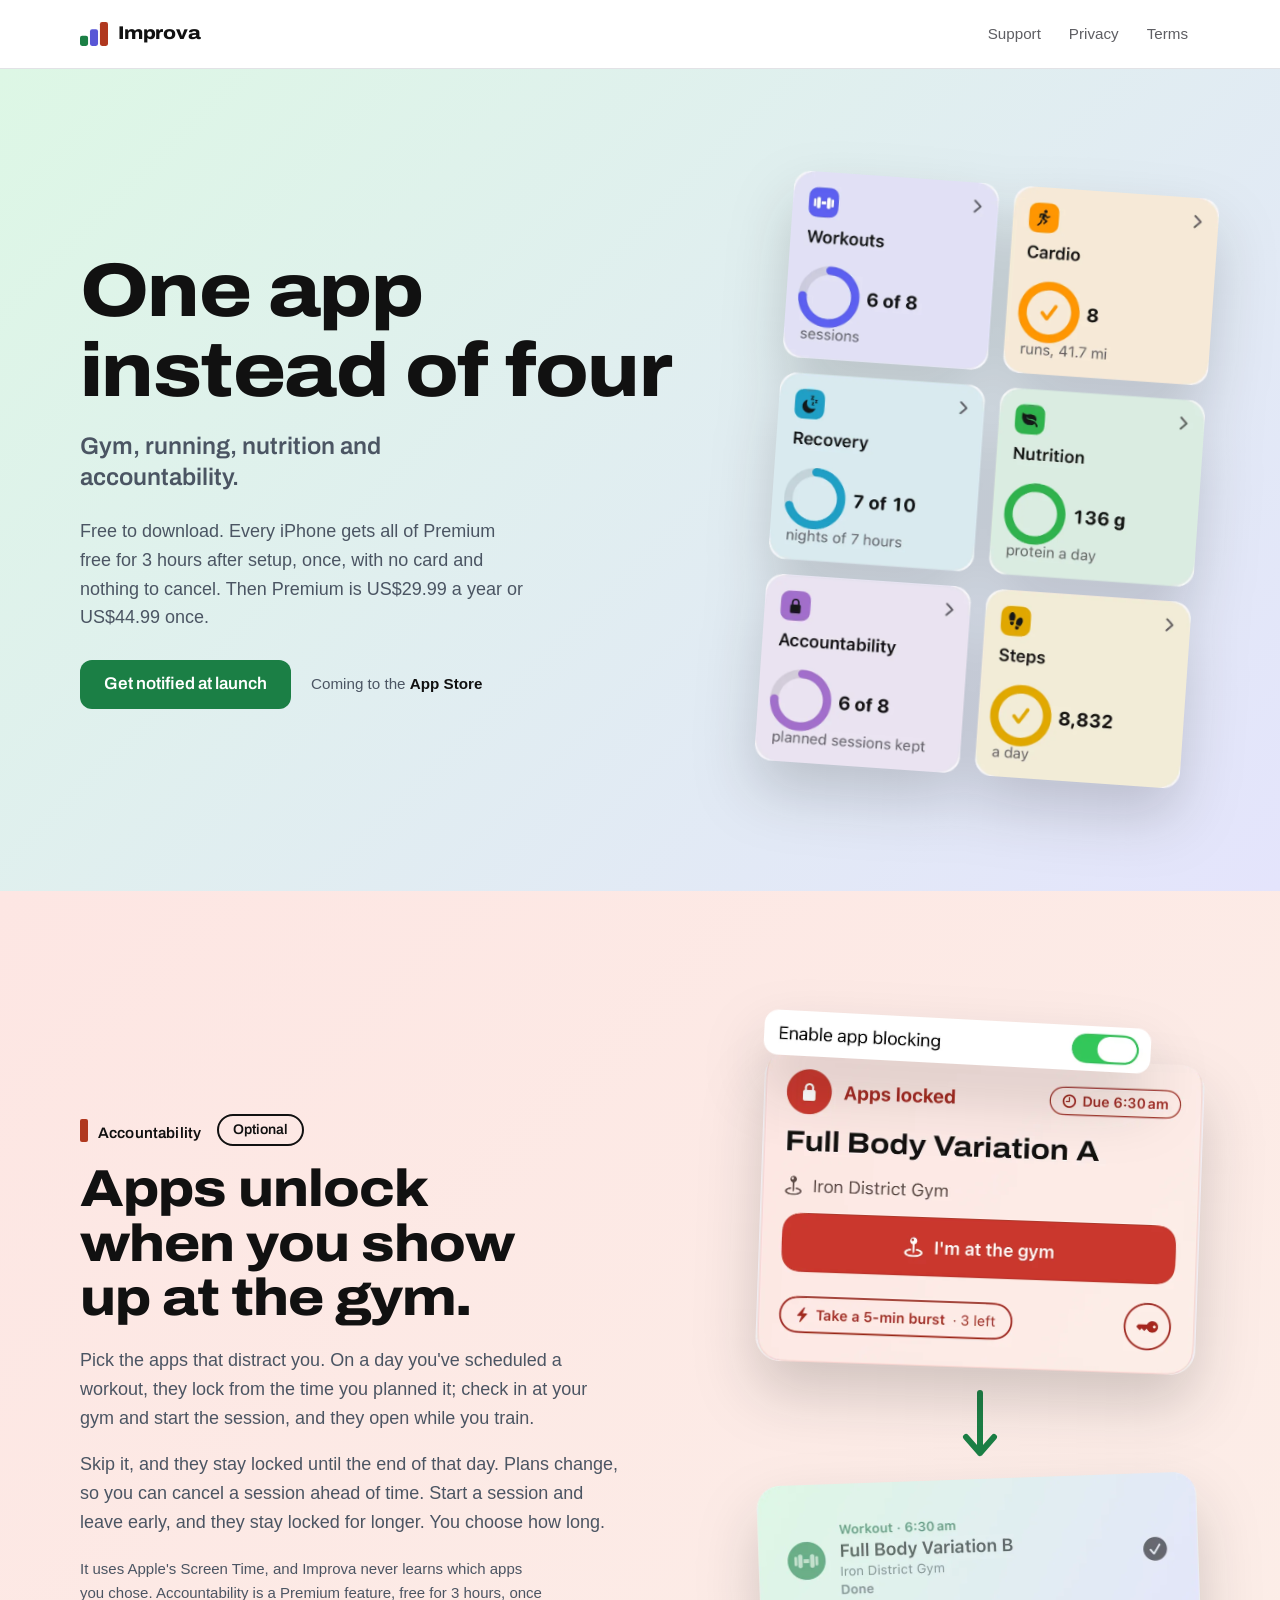
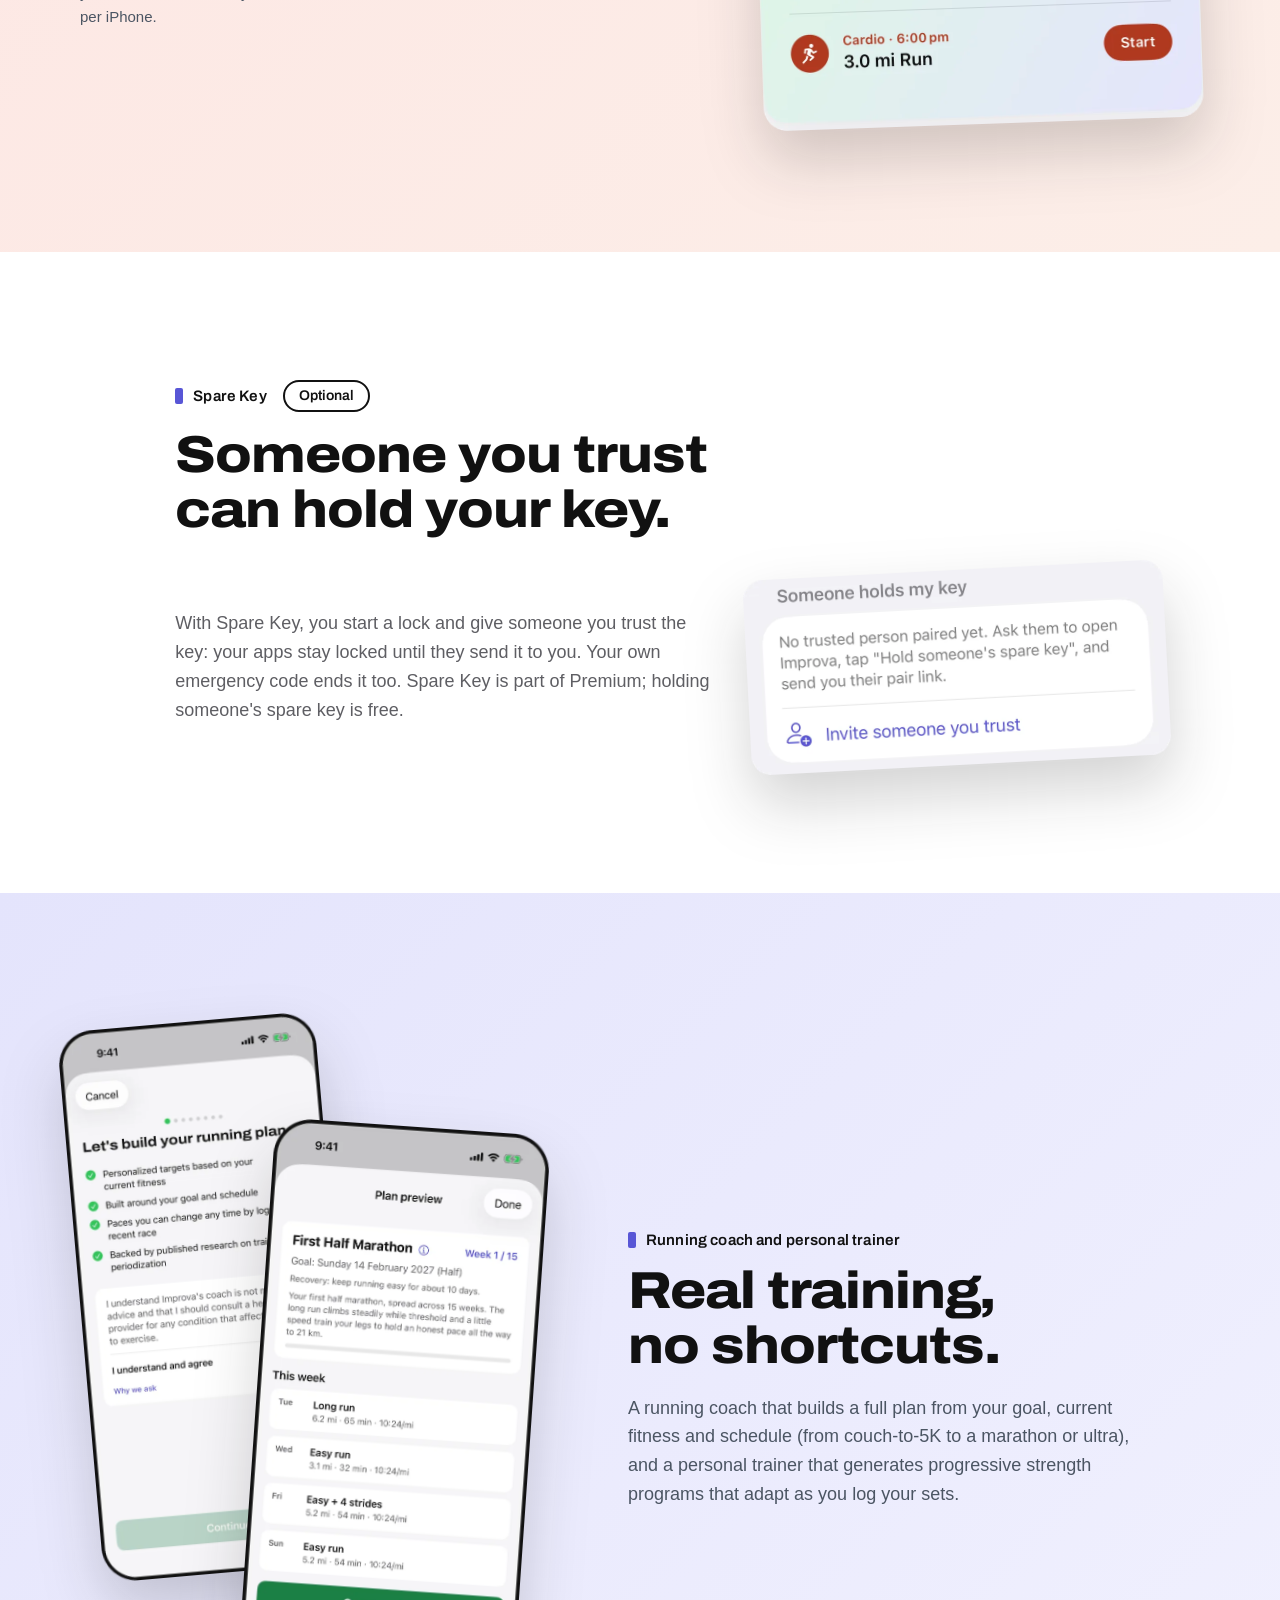
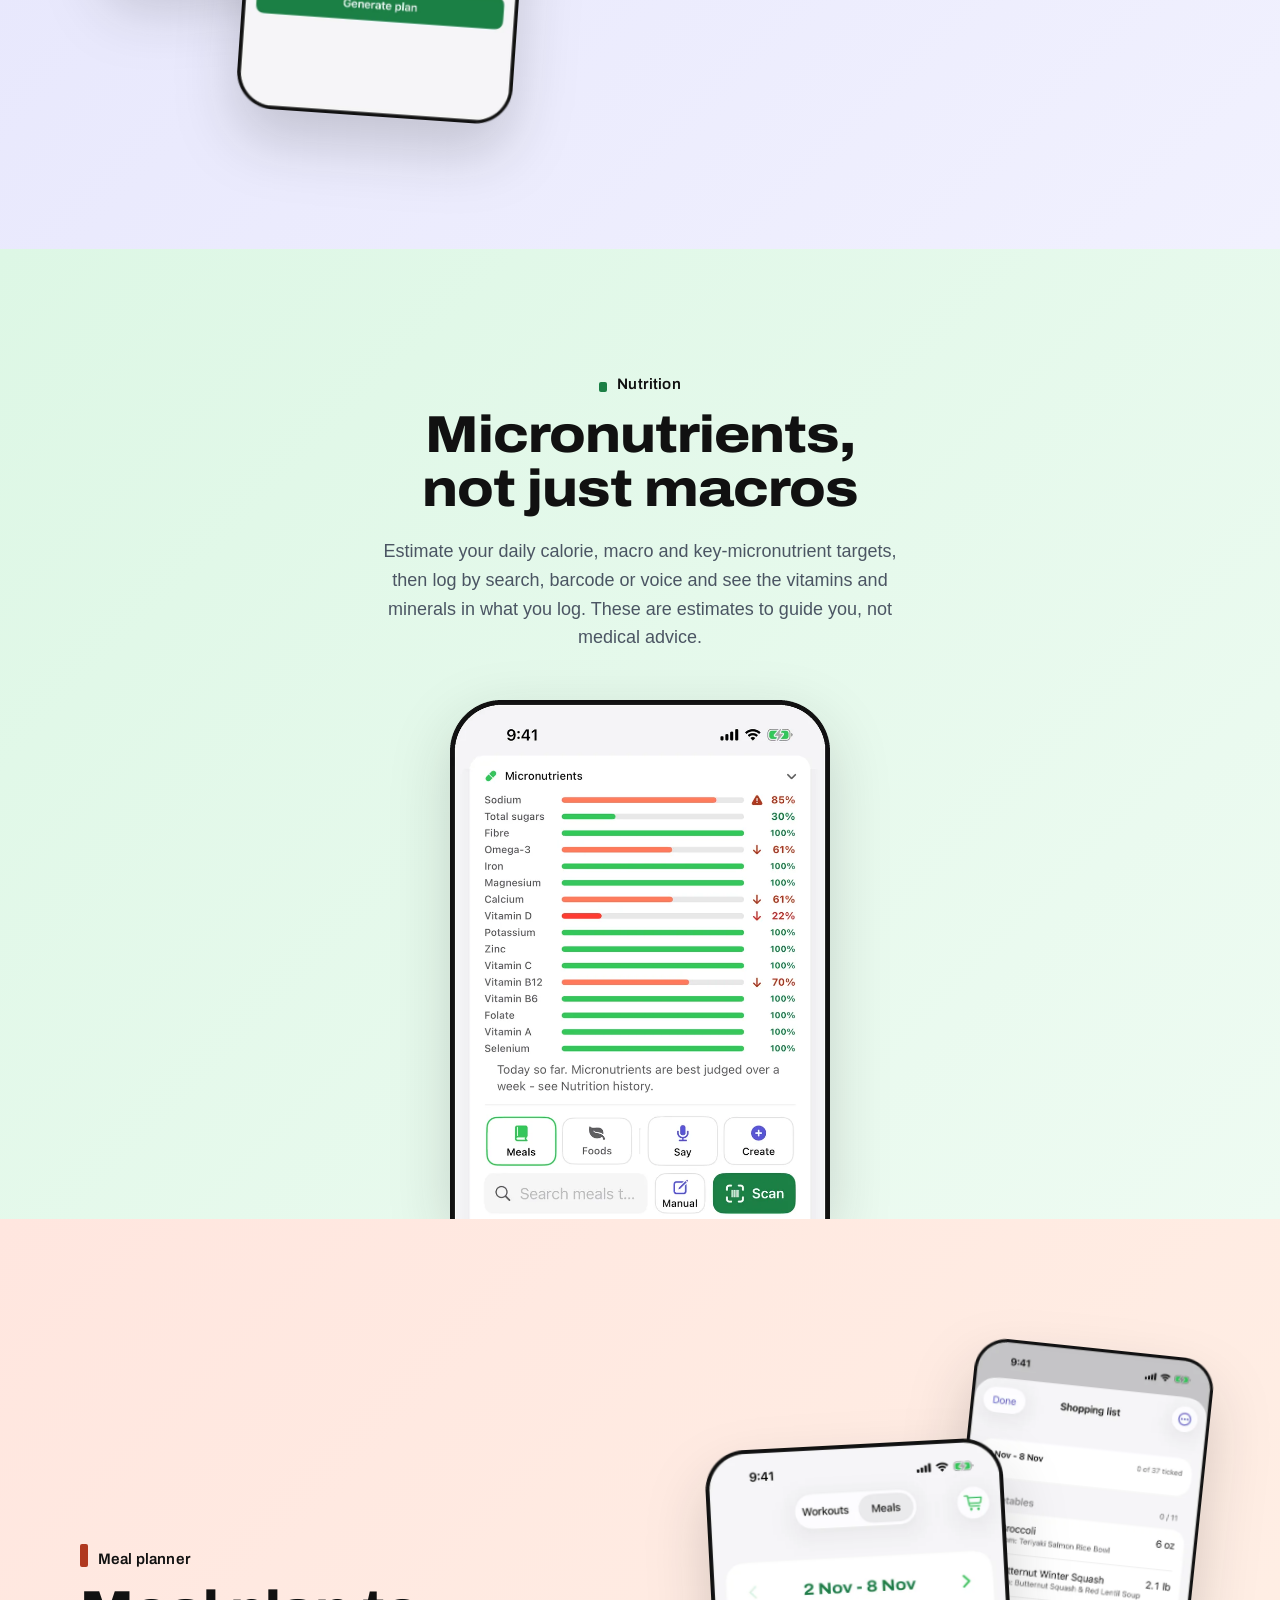
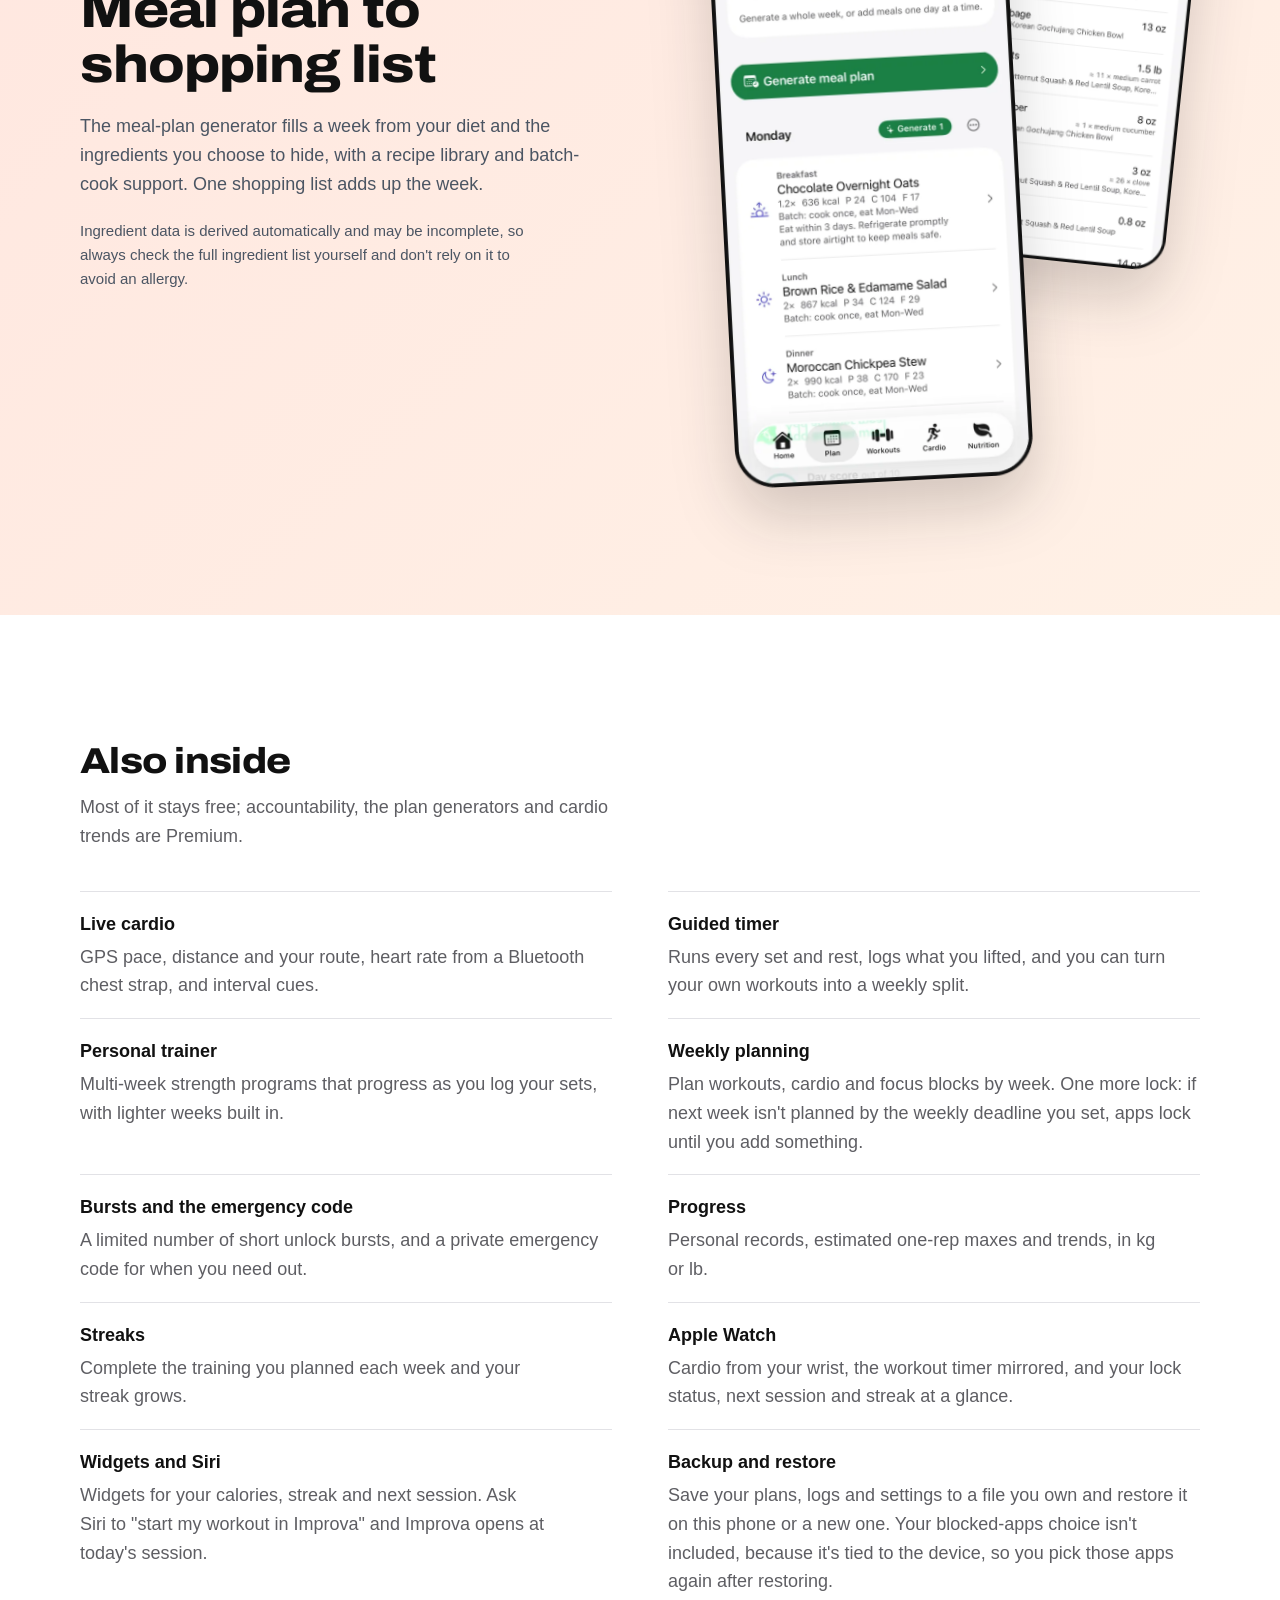
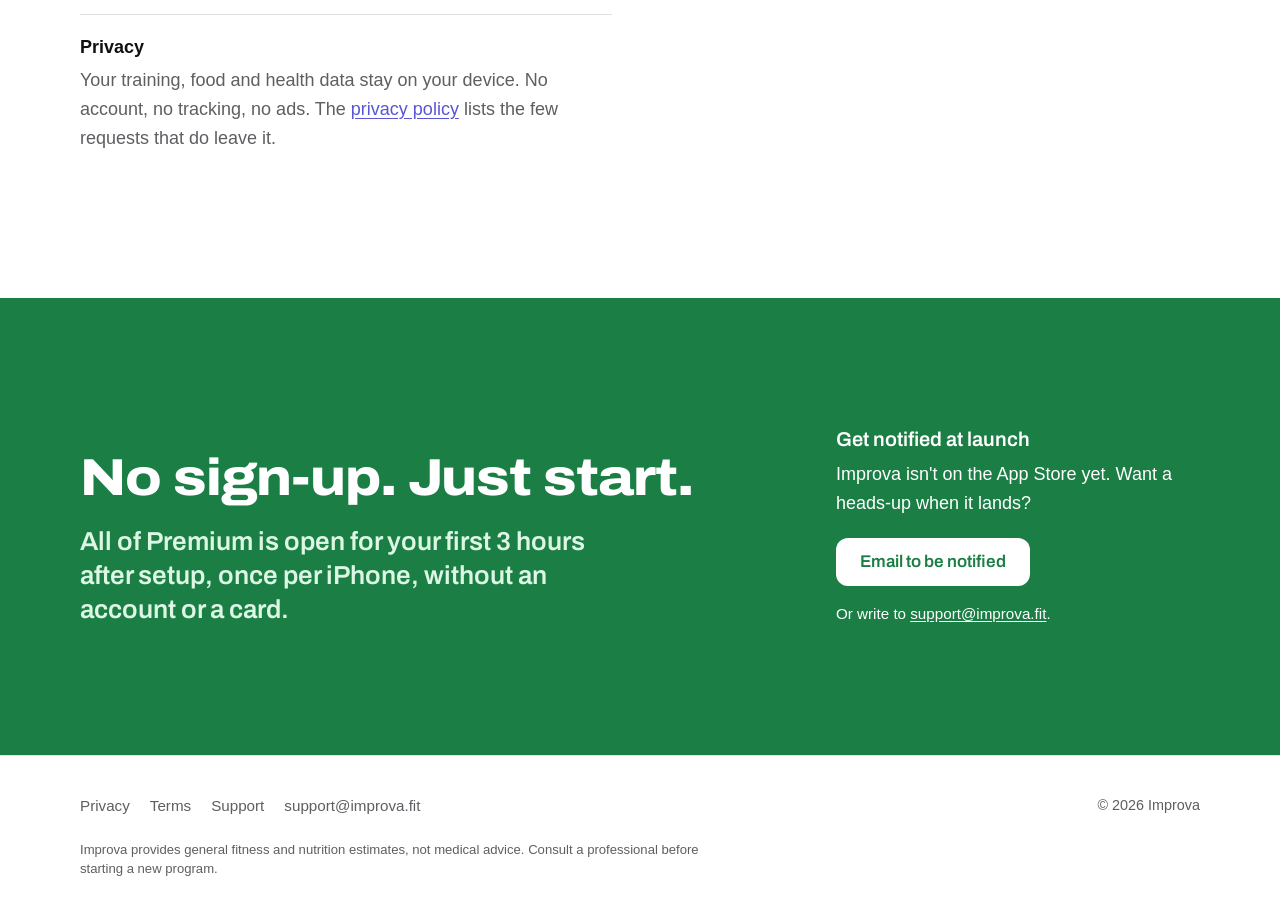
==== commit 2497ad38: "Sync from the app repo: Nov 2026 redesign in the new App Store look (12 November 2026) One band per " ====
--- a/index.html
+++ b/index.html
@@ -3,31 +3,32 @@
 <head>
   <meta charset="utf-8">
   <meta name="viewport" content="width=device-width, initial-scale=1">
-  <title>Improva | Earn your screen time. Train first.</title>
-  <meta name="description" content="Improva locks the apps that distract you for the rest of the day when you skip the workout you planned. It also has a running coach, strength programs, cardio tracking, and nutrition, all in one app.">
-  <meta name="theme-color" content="#FFFFFF" media="(prefers-color-scheme: light)">
-  <meta name="theme-color" content="#1C1C1E" media="(prefers-color-scheme: dark)">
+  <title>Improva | One app instead of four</title>
+  <meta name="description" content="Gym, running, nutrition and accountability in one iPhone app: a running coach, strength programs, meal plans with a shopping list, micronutrients and optional app blocking.">
+  <meta name="theme-color" content="#DDF7E5">
+  <meta name="color-scheme" content="light">
 
   <!-- Open Graph / Twitter -->
   <meta property="og:type" content="website">
   <meta property="og:site_name" content="Improva">
-  <meta property="og:title" content="Improva | Earn your screen time. Train first.">
-  <meta property="og:description" content="Locks the apps that distract you when you skip the workout you planned. A running coach, strength programs, cardio, and nutrition, all private by design.">
+  <meta property="og:title" content="Improva | One app instead of four">
+  <meta property="og:description" content="A running coach, strength programs, meal plans, micronutrients and optional app blocking, in one iPhone app.">
   <meta property="og:url" content="https://improva.fit/">
   <meta property="og:image" content="https://improva.fit/assets/og-image.png">
   <meta property="og:image:width" content="1200">
   <meta property="og:image:height" content="630">
-  <meta property="og:image:alt" content="Improva app icon and Home screen, with the line: Earn your screen time. Train first.">
+  <meta property="og:image:alt" content="The Improva mark, three rising bars in green, indigo and coral, with the line: One app instead of four.">
   <meta name="twitter:card" content="summary_large_image">
-  <meta name="twitter:title" content="Improva | Earn your screen time. Train first.">
-  <meta name="twitter:description" content="Locks the apps that distract you when you skip the workout you planned. Private by design.">
+  <meta name="twitter:title" content="Improva | One app instead of four">
+  <meta name="twitter:description" content="A running coach, strength programs, meal plans, micronutrients and optional app blocking, in one iPhone app.">
   <meta name="twitter:image" content="https://improva.fit/assets/og-image.png">
-  <meta name="twitter:image:alt" content="Improva app icon and Home screen, with the line: Earn your screen time. Train first.">
-
-  <link rel="icon" href="assets/favicon.png" type="image/png" sizes="64x64">
+  <meta name="twitter:image:alt" content="The Improva mark, three rising bars in green, indigo and coral, with the line: One app instead of four.">
+
+  <link rel="icon" href="assets/favicon.svg" type="image/svg+xml">
+  <link rel="icon" href="assets/favicon.png" type="image/png" sizes="32x32">
   <link rel="apple-touch-icon" href="assets/apple-touch-icon.png">
   <link rel="canonical" href="https://improva.fit/">
-  <link rel="preload" href="assets/fonts/ArchivoSemiExpanded-Bold.woff2" as="font" type="font/woff2" crossorigin>
+  <link rel="preload" href="assets/fonts/ArchivoSemiExpanded-ExtraBold.woff2" as="font" type="font/woff2" crossorigin>
   <link rel="stylesheet" href="style.css">
 
   <!-- Structured data — TODO: App Store URL once the listing exists -->
@@ -38,7 +39,7 @@
     "name": "Improva",
     "applicationCategory": "HealthApplication",
     "operatingSystem": "iOS",
-    "description": "Accountability-first fitness app for iPhone. Locks the apps that distract you for the rest of the day when you skip the workout you planned, with a science-informed running coach, adaptive strength programs, live cardio tracking, and nutrition, all private and on your device.",
+    "description": "Gym, running, nutrition and accountability in one iPhone app: a running coach, adaptive strength programs, live cardio tracking, meal plans, micronutrients and optional app blocking tied to the sessions you plan. Your training, food and health data stay on your device.",
     "url": "https://improva.fit/",
     "offers": {
       "@type": "AggregateOffer",
@@ -83,12 +84,11 @@
 
   <header class="site-header">
     <nav class="nav" aria-label="Primary">
-      <a class="brand" href="index.html">
-        <span class="brand-mark has-img" aria-hidden="true"><img src="assets/logo.png" alt="" width="26" height="26"></span>
+      <a class="brand" href="index.html" aria-label="Improva home">
+        <svg viewBox="17 21 66 56" aria-hidden="true" focusable="false"><rect x="17" y="53" width="19" height="24" rx="5" fill="#1B7F45"/><rect x="40.5" y="38" width="19" height="39" rx="5" fill="#5856D6"/><rect x="64" y="21" width="19" height="56" rx="5" fill="#B0381F"/></svg>
         Improva
       </a>
       <div class="nav-links">
-        <a href="index.html" aria-current="page">Home</a>
         <a href="support.html">Support</a>
         <a href="privacy.html">Privacy</a>
         <a href="terms.html">Terms</a>
@@ -97,230 +97,181 @@
   </header>
 
   <main id="main">
-    <!-- ===== Hero ===== -->
-    <section class="hero">
-      <div class="container hero-grid">
+    <!-- ===== Hero (Today wash; store panel 1) ===== -->
+    <section class="band hero wash-today">
+      <div class="wrap hero-grid">
         <div class="hero-copy">
-          <span class="eyebrow">Improva</span>
-          <h1><span class="line">Earn your screen time.</span> <span class="line">Train first.</span></h1>
-          <p class="subhead">Improva locks the apps that distract you for the rest of the day when you skip the workout you planned. It also has a science-informed running coach, strength programs, cardio tracking, and nutrition, all in one app.</p>
+          <h1 class="display"><span class="line">One app</span> <span class="line">instead of four</span></h1>
+          <p class="subtitle">Gym, running, nutrition and accountability.</p>
           <!-- A4-WEB-MKT-02: the trial and the price, where people decide. Figures from CLAIMS_SCHEDULE.md. -->
           <p class="hero-offer">Free to download. Every iPhone gets all of Premium free for 3 hours after setup, once, with no card and nothing to cancel. Then Premium is US$29.99 a year or US$44.99 once.</p>
           <div class="hero-cta">
             <!-- A4-WEB-DES-06: until launch the hero's working action is the notify email (the badge does nothing). -->
             <a class="btn btn-primary" href="#notify-h">Get notified at launch</a>
-            <!-- Placeholder badge — no App Store link yet. TODO: real App Store URL -->
-            <span class="badge">
-              <small>Coming to the</small>
-              <strong>App Store</strong>
-            </span>
+            <!-- Placeholder note, no App Store link yet. TODO: real App Store URL -->
+            <span class="store-note">Coming to the <strong>App Store</strong></span>
             <!--
-              At launch: replace the placeholder above with Apple's official badge (self-hosted in assets/,
+              At launch: replace the note above with Apple's official badge (self-hosted in assets/,
               downloaded from Apple's marketing tools; Apple requires it to link to the App Store listing):
             <a class="store-badge" href="https://apps.apple.com/app/idYOUR_APP_ID">
-              <picture>
-                <source srcset="assets/app-store-badge-white.svg" media="(prefers-color-scheme: dark)">
-                <img src="assets/app-store-badge-black.svg" alt="Download on the App Store" width="120" height="40">
-              </picture>
+              <img src="assets/app-store-badge-black.svg" alt="Download on the App Store" width="120" height="40">
             </a>
             -->
           </div>
         </div>
-        <div class="hero-art">
-          <img class="phone-shot shot" src="assets/screenshot-1.webp" alt="Improva Home screen: today's workout done, an evening run planned, and the day's calories and macros" width="660" height="1434" fetchpriority="high">
-        </div>
-      </div>
-    </section>
-
-    <!-- ===== Features (headline pillars) ===== -->
-    <section class="section" aria-labelledby="features-h">
-      <div class="container">
-        <h2 id="features-h">Everything you need to train and follow through, in one app.</h2>
-        <p class="lede">Accountability, coaching, tracking, and nutrition, built to keep your focus where you want it.</p>
-        <div class="feature-lead">
-          <div class="feature-lead-copy">
-            <article class="feature">
-              <h3>Apps unlock when you show up at the gym.</h3>
-              <p>Pick the apps that distract you. On a day you've scheduled a workout, they lock from the time you planned it; check in at your gym and start the session, and they open while you train. Skip it, and they stay locked until the end of that day. Plans change, so you can cancel a session ahead of time. Start a session and leave early, and they stay locked for longer. You choose how long. It uses Apple's Screen Time, and Improva never learns which apps you chose. Accountability is a Premium feature, free for 3 hours, once per iPhone.</p>
-            </article>
-            <article class="feature">
-              <h3>Someone you trust can hold your key.</h3>
-              <p>With Spare Key, you start a lock and give someone you trust the key: your apps stay locked until they send it to you. Your own emergency code ends it too. Spare Key is part of Premium; holding someone's spare key is free.</p>
-            </article>
-          </div>
-          <figure class="feature-lead-shot">
-            <img class="phone-shot shot" src="assets/screenshot-2.webp" alt="Apps locked until you check in at your gym for the workout you planned" width="660" height="1434" loading="lazy">
-          </figure>
-        </div>
-        <div class="features features-rest">
-          <article class="feature">
-            <h3>Real training, no shortcuts.</h3>
-            <p>A running coach that builds a full plan for your goal (from couch-to-5K to a marathon or ultra), and a personal trainer that generates progressive strength programs that adapt as you log your sets.</p>
-          </article>
-          <article class="feature">
-            <h3>Track your cardio and workouts.</h3>
-            <p>Live GPS cardio with pace and heart-rate cues, a guided workout timer, and Apple Watch support.</p>
-          </article>
-          <article class="feature">
-            <h3>Log food and plan your meals.</h3>
-            <p>Estimate your daily targets, log food (even by voice), and plan a week of meals. These are estimates to guide you, not medical advice.</p>
-          </article>
-          <article class="feature">
-            <h3>Made to keep your data private.</h3>
-            <p>Your training, food and health data stay on your device. No account, no tracking, no ads. Back up your data to a file you own, whenever you like.</p>
-          </article>
-        </div>
-      </div>
-    </section>
-
-    <!-- ===== Everything inside (full breadth) ===== -->
-    <section class="section section-alt" aria-labelledby="everything-h">
-      <div class="container">
-        <h2 id="everything-h">Everything inside</h2>
-        <p class="lede">A closer look at what you get: every part shipped, all on your device. Most of it stays free; accountability, the plan generators and cardio trends are Premium.</p>
-        <div class="everything">
-          <div class="ev-item">
-            <h3><span class="dot" aria-hidden="true"></span>Accountability &amp; app blocking</h3>
-            <p>Lock the distracting apps you choose with Apple's Screen Time for the rest of the day when you skip the session you planned. Limited short "unlock bursts" and a private emergency code keep it firm but fair. There is one more lock: if next week isn't planned by the weekly deadline you set, apps lock until you add something.</p>
-          </div>
-          <div class="ev-item">
-            <h3><span class="dot" aria-hidden="true"></span>Weekly planning</h3>
-            <p>Lay out workouts, cardio, and focus blocks across the week in one place. Your plan drives your accountability and your streak, and with accountability on, Improva can remind you an hour before the weekly planning deadline you choose.</p>
-          </div>
-          <div class="ev-item">
-            <h3><span class="dot" aria-hidden="true"></span>Workouts &amp; guided timer</h3>
-            <p>Build your own workouts with exercises, sets, reps, rest and supersets (or a quick time-based one), start from an evidence-based workout library, and turn your own workouts into a weekly split. A guided timer runs every set and rest, plays its cues over your music without stopping it, and logs what you lifted. If your machine is taken, it re-orders or swaps the exercise on the spot.</p>
-          </div>
-          <div class="ev-item">
-            <h3><span class="dot" aria-hidden="true"></span>Personal trainer</h3>
-            <p>Answer a few questions and get a multi-week progressive strength program. It applies double-progression as you log sets, schedules deloads, and lets you share a split or workout with a friend.</p>
-          </div>
-          <div class="ev-item">
-            <h3><span class="dot" aria-hidden="true"></span>Running coach</h3>
-            <p>Pick your goal (couch-to-5K through marathon, ultra, a time target, general fitness, or team pre-season) and get a full plan grounded in established running science, with paces, heart-rate zones, and safe progression.</p>
-          </div>
-          <div class="ev-item">
-            <h3><span class="dot" aria-hidden="true"></span>Live cardio</h3>
-            <p>Start a GPS session and see pace, distance, and heart rate (via a Bluetooth chest strap) with your route on a map. Structured intervals guide each phase with cues, plus a calorie estimate for the effort.</p>
-          </div>
-          <div class="ev-item">
-            <h3><span class="dot" aria-hidden="true"></span>Nutrition &amp; meal planner</h3>
-            <p>Estimate your daily calorie, macro, and key-micronutrient targets, then log by search, barcode, or voice. A meal-plan generator fills a week from your diet and the ingredients you choose to hide, with a recipe library and batch-cook support. Ingredient data is derived automatically and may be incomplete, so always check the full ingredient list yourself and don't rely on it to avoid an allergy.</p>
-          </div>
-          <div class="ev-item">
-            <h3><span class="dot" aria-hidden="true"></span>Progress tracking</h3>
-            <p>Track personal records, estimate one-rep maxes from the sets you log, and chart your trends. Weights in kg or lb, your call.</p>
-          </div>
-          <div class="ev-item">
-            <h3><span class="dot" aria-hidden="true"></span>Streaks</h3>
-            <p>Complete the training you planned each week and your streak grows. It's a simple, honest nudge to keep showing up.</p>
-          </div>
-          <div class="ev-item">
-            <h3><span class="dot" aria-hidden="true"></span>Apple Watch</h3>
-            <p>Track cardio from your wrist, mirror the workout timer, and glance at a complication showing whether your apps are locked, your next session, and your streak.</p>
-          </div>
-          <div class="ev-item">
-            <h3><span class="dot" aria-hidden="true"></span>Widgets &amp; Siri</h3>
-            <p>Home- and lock-screen widgets for your calorie ring, streak, and next session. Ask Siri to "start my workout in Improva" and Improva opens at today's session.</p>
-          </div>
-          <div class="ev-item">
-            <h3><span class="dot" aria-hidden="true"></span>Backup &amp; restore</h3>
-            <p>Save your workouts, plans, nutrition, recipes, streak and settings to a file you own (keep it in Files or iCloud Drive, or AirDrop it to a new phone) and restore it on this phone or a new one. Your blocked-apps choice isn't included, because it's tied to the device, so you pick those apps again after restoring. Local-only shouldn't mean you can lose everything.</p>
-          </div>
-        </div>
-        <p class="disclaimer">Improva provides general fitness and nutrition estimates, not medical advice. Consult a qualified professional before starting a new program.</p>
-      </div>
-    </section>
-
-    <!-- ===== How it works ===== -->
-    <section class="section steps-band" aria-labelledby="how-h">
-      <div class="container">
-        <h2 id="how-h">How it works</h2>
-        <div class="steps">
-          <div class="step">
-            <span class="num" aria-hidden="true">1</span>
-            <h3>Plan your week.</h3>
-            <p>Schedule the workouts and cardio sessions you want to hit.</p>
-          </div>
-          <div class="step">
-            <span class="num" aria-hidden="true">2</span>
-            <h3>Train, or your apps lock.</h3>
-            <p>Miss a session and your chosen distracting apps stay locked for the rest of the day. Bail on one you started and they stay locked for longer. You choose how long.</p>
-          </div>
-          <div class="step">
-            <span class="num" aria-hidden="true">3</span>
-            <h3>Follow through and stay accountable.</h3>
-            <p>Keep your streak, keep your focus, and keep your data yours.</p>
-          </div>
-        </div>
-      </div>
-    </section>
-
-    <!-- ===== Screenshot gallery ===== -->
-    <section class="section section-alt" aria-labelledby="gallery-h">
-      <div class="container">
-        <h2 id="gallery-h">A look inside</h2>
-        <p class="lede">Plan the week, see what you're really eating, and shop from one list.</p>
-        <div class="features gallery">
-          <figure class="shot-fig">
-            <img class="shot" src="assets/screenshot-3.webp" alt="Weekly planner with runs and strength sessions across the week" width="660" height="1434" loading="lazy">
-            <figcaption>Runs and lifts in one weekly planner</figcaption>
-          </figure>
-          <figure class="shot-fig">
-            <img class="shot" src="assets/screenshot-4.webp" alt="Micronutrient breakdown for the day, with vitamin D short of target" width="660" height="1434" loading="lazy">
-            <figcaption>Micronutrients as well as macros</figcaption>
-          </figure>
-          <figure class="shot-fig">
-            <img class="shot" src="assets/screenshot-5.webp" alt="Shopping list built from a week of meals, with combined quantities" width="660" height="1434" loading="lazy">
-            <figcaption>One shopping list for a week of meals</figcaption>
-          </figure>
-        </div>
-      </div>
-    </section>
-
-    <!-- ===== Notify at launch (OPTIONAL, static-friendly, no tracker/backend) ===== -->
-    <!--
-      TODO (optional): the app isn't live yet. To collect launch interest you can EITHER:
-        (a) keep the mailto button below (works with zero backend — opens the user's mail app), OR
-        (b) uncomment the Formspree <form> and replace YOUR_FORM_ID with a real Formspree form
-            (https://formspree.io) the owner controls. No tracker, no cookies, no analytics.
-      Delete this whole section if you'd rather not surface it pre-launch.
-    -->
-    <section class="section" aria-labelledby="notify-h">
-      <div class="container">
+        <figure class="screen hero-art">
+          <img src="assets/hero-tiles.webp" width="1000" height="1389" fetchpriority="high"
+               alt="Six tiles from Improva's fortnight overview: workouts 6 of 8 sessions, cardio 8 runs and 41.7 miles, recovery 7 of 10 nights of 7 hours, nutrition 136 g protein a day, accountability 6 of 8 planned sessions kept, and 8,832 steps a day">
+        </figure>
+      </div>
+    </section>
+
+    <!-- ===== Lock (Locked wash; store panels 2 and 3) ===== -->
+    <section class="band wash-locked" aria-labelledby="lock-h">
+      <div class="wrap lock-grid">
+        <div class="lock-copy stack">
+          <div class="labels">
+            <h2 class="eyebrow eyebrow-coral" id="lock-h">Accountability</h2>
+            <span class="pill">Optional</span>
+          </div>
+          <h3>Apps unlock when you show up at the gym.</h3>
+          <div class="body-copy">
+            <p>Pick the apps that distract you. On a day you've scheduled a workout, they lock from the time you planned it; check in at your gym and start the session, and they open while you train.</p>
+            <p>Skip it, and they stay locked until the end of that day. Plans change, so you can cancel a session ahead of time. Start a session and leave early, and they stay locked for longer. You choose how long.</p>
+          </div>
+          <p class="fine">It uses Apple's Screen Time, and Improva never learns which apps you chose. Accountability is a Premium feature, free for 3 hours, once per iPhone.</p>
+        </div>
+        <div class="lock-visual">
+          <figure class="screen toggle"><img src="assets/blocking-toggle.webp" width="760" height="89" loading="lazy" alt="The Enable app blocking switch in Settings, turned on"></figure>
+          <figure class="screen locked"><img src="assets/lock-card.webp" width="880" height="619" loading="lazy" alt="Home screen card: Apps locked for Full Body Variation A at Iron District Gym, due 6:30 am, with an I'm at the gym button and a 5-minute burst"></figure>
+          <svg class="arrow" viewBox="0 0 40 72" aria-hidden="true" focusable="false"><path d="M20 4v60M6 48l14 16 14-16" fill="none" stroke="#1B7F45" stroke-width="6" stroke-linecap="round" stroke-linejoin="round"/></svg>
+          <figure class="screen done"><img src="assets/done-card.webp" width="880" height="490" loading="lazy" alt="After training: a Home card with Full Body Variation B marked Done, and a 3.0 mi run at 6:00 pm up next"></figure>
+        </div>
+      </div>
+    </section>
+
+    <!-- ===== Spare Key (white; a narrow, typographic band) ===== -->
+    <section class="band band-white spare" aria-labelledby="spare-h">
+      <div class="wrap spare-grid">
+        <div class="spare-head stack">
+          <div class="labels">
+            <h2 class="eyebrow eyebrow-indigo" id="spare-h">Spare Key</h2>
+            <span class="pill">Optional</span>
+          </div>
+          <h3>Someone you trust can hold your key.</h3>
+        </div>
+        <p class="spare-copy body-copy">With Spare Key, you start a lock and give someone you trust the key: your apps stay locked until they send it to you. Your own emergency code ends it too. Spare Key is part of Premium; holding someone's spare key is free.</p>
+        <figure class="screen spare-card"><img src="assets/spare-key-card.webp" width="840" height="390" loading="lazy" alt="Improva's Spare Key screen: Someone holds my key, with a button to invite someone you trust"></figure>
+      </div>
+    </section>
+
+    <!-- ===== Training (Plans wash; store panel 5) ===== -->
+    <section class="band wash-plans" aria-labelledby="training-h">
+      <div class="wrap training-grid">
+        <div class="duo duo-training">
+          <figure class="screen back"><img src="assets/coach-intake.webp" width="534" height="1144" loading="lazy" alt="Running coach setup: let's build your running plan, with personalised targets based on your current fitness"></figure>
+          <figure class="screen front"><img src="assets/coach-plan.webp" width="575" height="1232" loading="lazy" alt="Running plan preview for a first half marathon over 15 weeks, with this week's long run, easy runs and strides"></figure>
+        </div>
+        <div class="training-copy stack">
+          <h2 class="eyebrow eyebrow-indigo" id="training-h">Running coach and personal trainer</h2>
+          <h3>Real training, no shortcuts.</h3>
+          <p class="body-copy">A running coach that builds a full plan from your goal, current fitness and schedule (from couch-to-5K to a marathon or ultra), and a personal trainer that generates progressive strength programs that adapt as you log your sets.</p>
+        </div>
+      </div>
+    </section>
+
+    <!-- ===== Micronutrients (Nutrition wash; store panel 6) ===== -->
+    <section class="band wash-nutrition micro" aria-labelledby="micro-h">
+      <div class="wrap micro-inner">
+        <div class="micro-copy stack">
+          <h2 class="eyebrow eyebrow-green" id="micro-h">Nutrition</h2>
+          <h3>Micronutrients, not just macros</h3>
+          <p class="body-copy">Estimate your daily calorie, macro and key-micronutrient targets, then log by search, barcode or voice and see the vitamins and minerals in what you log. These are estimates to guide you, not medical advice.</p>
+        </div>
+        <figure class="screen micro-phone"><img src="assets/micronutrients.webp" width="739" height="1010" loading="lazy" alt="Today's micronutrients in Improva: sodium at 85 percent of the limit, fibre and iron at 100 percent, vitamin D at 22 percent of target"></figure>
+      </div>
+    </section>
+
+    <!-- ===== Meal plan (Cardio and meals wash; store panel 7) ===== -->
+    <section class="band wash-meals" aria-labelledby="meals-h">
+      <div class="wrap meals-grid">
+        <div class="meals-copy stack">
+          <h2 class="eyebrow eyebrow-coral" id="meals-h">Meal planner</h2>
+          <h3>Meal plan to shopping list</h3>
+          <p class="body-copy">The meal-plan generator fills a week from your diet and the ingredients you choose to hide, with a recipe library and batch-cook support. One shopping list adds up the week.</p>
+          <p class="fine">Ingredient data is derived automatically and may be incomplete, so always check the full ingredient list yourself and don't rely on it to avoid an allergy.</p>
+        </div>
+        <div class="duo duo-meals">
+          <figure class="screen back"><img src="assets/shopping-list.webp" width="493" height="1056" loading="lazy" alt="Shopping list for 2 to 8 November, with each vegetable's combined quantity and the recipe it comes from"></figure>
+          <figure class="screen front"><img src="assets/meal-week.webp" width="616" height="1320" loading="lazy" alt="Meal plan for 2 to 8 November: Monday's breakfast, lunch and dinner with calories and macros"></figure>
+        </div>
+      </div>
+    </section>
+
+    <!-- ===== Also inside (white) ===== -->
+    <section class="band band-white also" aria-labelledby="also-h">
+      <div class="wrap">
+        <div class="also-head">
+          <h2 class="display band-title" id="also-h">Also inside</h2>
+          <p class="body-copy">Most of it stays free; accountability, the plan generators and cardio trends are Premium.</p>
+        </div>
+        <dl class="also-list">
+          <div><dt>Live cardio</dt><dd>GPS pace, distance and your route, heart rate from a Bluetooth chest strap, and interval cues.</dd></div>
+          <div><dt>Guided timer</dt><dd>Runs every set and rest, logs what you lifted, and you can turn your own workouts into a weekly split.</dd></div>
+          <div><dt>Personal trainer</dt><dd>Multi-week strength programs that progress as you log your sets, with lighter weeks built in.</dd></div>
+          <div><dt>Weekly planning</dt><dd>Plan workouts, cardio and focus blocks by week. One more lock: if next week isn't planned by the weekly deadline you set, apps lock until you add something.</dd></div>
+          <div><dt>Bursts and the emergency code</dt><dd>A limited number of short unlock bursts, and a private emergency code for when you need out.</dd></div>
+          <div><dt>Progress</dt><dd>Personal records, estimated one-rep maxes and trends, in kg or lb.</dd></div>
+          <div><dt>Streaks</dt><dd>Complete the training you planned each week and your streak grows.</dd></div>
+          <div><dt>Apple Watch</dt><dd>Cardio from your wrist, the workout timer mirrored, and your lock status, next session and streak at a glance.</dd></div>
+          <div><dt>Widgets and Siri</dt><dd>Widgets for your calories, streak and next session. Ask Siri to "start my workout in Improva" and Improva opens at today's session.</dd></div>
+          <div><dt>Backup and restore</dt><dd>Save your plans, logs and settings to a file you own and restore it on this phone or a new one. Your blocked-apps choice isn't included, because it's tied to the device, so you pick those apps again after restoring.</dd></div>
+          <div><dt>Privacy</dt><dd>Your training, food and health data stay on your device. No account, no tracking, no ads. The <a href="privacy.html">privacy policy</a> lists the few requests that do leave it.</dd></div>
+        </dl>
+      </div>
+    </section>
+
+    <!-- ===== Trial and notify (solid green; store panel 9) ===== -->
+    <section class="band band-trial" aria-labelledby="trial-h">
+      <div class="wrap trial-grid">
+        <div class="trial-copy">
+          <h2 class="display band-title" id="trial-h">No sign-up. Just start.</h2>
+          <p class="trial-sub">All of Premium is open for your first 3 hours after setup, once per iPhone, without an account or a card.</p>
+        </div>
+        <!--
+          The app isn't live yet. To collect launch interest, EITHER keep the mailto button below
+          (zero backend), OR uncomment the Formspree form and replace YOUR_FORM_ID with a form the
+          owner controls. No tracker, no cookies, no analytics.
+        -->
         <div class="notify">
-          <img loading="lazy" class="app-icon-img" src="assets/logo.png" alt="Improva app icon" width="512" height="512">
           <h2 id="notify-h">Get notified at launch</h2>
           <p>Improva isn't on the App Store yet. Want a heads-up when it lands?</p>
-          <div class="notify-actions">
-            <a class="btn btn-primary" href="mailto:support@improva.fit?subject=Notify%20me%20at%20launch&amp;body=I'd%20like%20to%20know%20when%20Improva%20launches.">Email to be notified</a>
-          </div>
+          <a class="btn btn-light" href="mailto:support@improva.fit?subject=Notify%20me%20at%20launch&amp;body=I'd%20like%20to%20know%20when%20Improva%20launches.">Email to be notified</a>
+          <p class="notify-alt">Or write to <a href="mailto:support@improva.fit">support@improva.fit</a>.</p>
           <!--
           <form class="notify-form" action="https://formspree.io/f/YOUR_FORM_ID" method="POST">
             <label for="notify-email">Email</label>
             <input id="notify-email" type="email" name="email" required autocomplete="email" placeholder="you@example.com">
-            <button class="btn btn-primary" type="submit">Notify me</button>
+            <button class="btn btn-light" type="submit">Notify me</button>
           </form>
           -->
         </div>
       </div>
     </section>
+
   </main>
 
   <footer class="site-footer">
-    <div class="container footer-inner">
+    <div class="wrap footer-inner">
       <nav class="footer-links" aria-label="Footer">
         <a href="privacy.html">Privacy</a>
-        <span class="footer-sep" aria-hidden="true">·</span>
         <a href="terms.html">Terms</a>
-        <span class="footer-sep" aria-hidden="true">·</span>
         <a href="support.html">Support</a>
-        <span class="footer-sep" aria-hidden="true">·</span>
         <a href="mailto:support@improva.fit">support@improva.fit</a>
       </nav>
       <span class="copyright">© 2026 Improva</span>
     </div>
-    <div class="container">
+    <div class="wrap">
       <p class="footer-disclaimer">Improva provides general fitness and nutrition estimates, not medical advice. Consult a professional before starting a new program.</p>
     </div>
   </footer>
--- a/style.css
+++ b/style.css
@@ -1,39 +1,33 @@
-/* Improva — shared theme
-   Colour roles follow the app (FitnessLocker/Extensions/Theme.swift), one
-   meaning per hue:
-     green   fill #34C759; text, and anything under white text, #1B7F45
-             (workouts, food, done)
-     indigo  #5856D6: actions and links only (primary buttons, links, the
-             focus ring, the current page)
-     coral   fill #FF7A5C; under white text, and as text, #B0381F; icons
-             #E24F39 (cardio, and warnings). Orange is the app's carbs only.
-     red     #C9372C: locked only
-     neutrals page #F5F5F7, card #FFFFFF, text #111111, secondary #5E5E63,
-             hairline #E2E2E6
-   Dark mode (prefers-color-scheme) uses the app's dark values: page #111111,
-   card #1C1C1E, text #F9F9F9 / #ABABAB, hairline #38383A, green #30D158,
-   indigo fill #5E5CE6 and indigo text #8C8FF5, coral #FF7A5C and coral
-   text #FF8A70.
-   Display type: Archivo SemiExpanded (self-hosted from assets/fonts/, OFL,
-   subset to Latin; anything outside the range falls back to the system font)
-   for h1, h2 and big numbers; body text is the system font. Spacing is on a
-   4/8 px scale. Radii: cards 20, inner controls 12, pills fully rounded.
-   Boxes only for things that hold an action; lists are divided by hairlines.
-   Shadows only on things that float. No third-party requests. */
+/* Improva: shared theme (Nov 2026 redesign, after the new App Store set).
+   Light only. Every colour comes from the app's ContrastPalette.swift, and
+   each one means something:
+     green   fill #34C759; deep #1B7F45 (text, buttons, the trial band):
+             gym and food
+     indigo  #5856D6 (hover #373BAE): plans and structure; links
+     coral   fill #FF7A5C; deep #B0381F: cardio and the lock
+     ink #111111, secondary #4B5563 on washes / #5E5E63 on white,
+     card #FFFFFF, hairline #E2E2E6
+   Washes are soft top-left to bottom-right gradients, as compose.py's
+   gradient() draws the store panels. One accent per band.
+   Type: headlines Archivo SemiExpanded ExtraBold; subtitles, eyebrows and
+   pills Archivo SemiBold (both self-hosted, OFL, Latin subset); body the
+   system UI font. The signature detail is the icon's bar, used once per band
+   as the eyebrow marker. Screens are real captures, framed and tilted in CSS.
+   No third-party requests, no script. */
 
 @font-face {
   font-family: "Archivo SemiExpanded";
-  src: url("assets/fonts/ArchivoSemiExpanded-SemiBold.woff2") format("woff2");
-  font-weight: 600;
+  src: url("assets/fonts/ArchivoSemiExpanded-ExtraBold.woff2") format("woff2");
+  font-weight: 800;
   font-style: normal;
   font-display: swap;
   unicode-range: U+0000-00FF, U+0131, U+0152-0153, U+02BB-02BC, U+02C6, U+02DA, U+02DC,
     U+2000-206F, U+2074, U+20AC, U+2122, U+2191, U+2193, U+2212, U+2215, U+FEFF, U+FFFD;
 }
 @font-face {
-  font-family: "Archivo SemiExpanded";
-  src: url("assets/fonts/ArchivoSemiExpanded-Bold.woff2") format("woff2");
-  font-weight: 700;
+  font-family: "Archivo";
+  src: url("assets/fonts/Archivo-SemiBold.woff2") format("woff2");
+  font-weight: 600;
   font-style: normal;
   font-display: swap;
   unicode-range: U+0000-00FF, U+0131, U+0152-0153, U+02BB-02BC, U+02C6, U+02DA, U+02DC,
@@ -41,106 +35,86 @@
 }
 
 :root {
-  color-scheme: light dark;
+  color-scheme: light;
+  --ink: #111111;
+  --ink-wash: #4B5563;
+  --ink-soft: #5E5E63;
+  --card: #FFFFFF;
+  --line: #E2E2E6;
   --green: #34C759;
-  --green-text: #1B7F45;
-  --on-green: #111111;
+  --green-deep: #1B7F45;
+  --green-hover: #1E7A31;
   --indigo: #5856D6;
   --indigo-hover: #373BAE;
-  --indigo-fill: #5856D6;
-  --indigo-fill-hover: #373BAE;
   --coral: #FF7A5C;
   --coral-deep: #B0381F;
-  --coral-icon: #E24F39;
-  --coral-text: #B0381F;
-  --red: #C9372C;
-  --ink: #111111;
-  --ink-soft: #5E5E63;
-  --line: #E2E2E6;
-  --bg: #F5F5F7;
-  --card: #FFFFFF;
-  --frame: #111111;
-  --radius: 20px;
-  --radius-sm: 12px;
-  --maxw: 1080px;
-  --font: -apple-system, BlinkMacSystemFont, "Segoe UI", Roboto, Helvetica,
-    Arial, "Apple Color Emoji", "Segoe UI Emoji", sans-serif;
+  --wash-today: linear-gradient(135deg, #DDF7E5, #E4E4FC);
+  --wash-locked: linear-gradient(135deg, #FDE6E3, #FCEEE8);
+  --wash-plans: linear-gradient(135deg, #E4E4FC, #F1F1FE);
+  --wash-nutrition: linear-gradient(135deg, #DDF7E5, #EEFBF2);
+  --wash-meals: linear-gradient(135deg, #FFE6DF, #FFF1E6);
+  --shadow: drop-shadow(0 30px 30px rgba(17, 17, 17, 0.18));
+  --maxw: 1120px;
+  --gutter: 20px;
+  --band-y: clamp(64px, 10vw, 136px);
+  --font: -apple-system, BlinkMacSystemFont, "Segoe UI", Helvetica, Arial, sans-serif;
   --display: "Archivo SemiExpanded", var(--font);
-}
-
-@media (prefers-color-scheme: dark) {
-  :root {
-    --green: #30D158;
-    --green-text: #30D158;
-    --indigo: #8C8FF5;
-    --indigo-hover: #9EA1F7;
-    --indigo-fill: #5E5CE6;
-    --indigo-fill-hover: #4B49C9;
-    --coral: #FF7A5C;
-    --coral-icon: #FF7A5C;
-    --coral-text: #FF8A70;
-    --ink: #F9F9F9;
-    --ink-soft: #ABABAB;
-    --line: #38383A;
-    --bg: #111111;
-    --card: #1C1C1E;
-    --frame: #000000;
-  }
+  --label: "Archivo", var(--font);
 }
 
 * { box-sizing: border-box; }
 
-/* Card colour below the body so a short page (the 404) ends in the footer's colour. */
-html { scroll-behavior: smooth; background: var(--card); }
+html { background: var(--card); }
 
 body {
   margin: 0;
   font-family: var(--font);
+  font-size: 1.0625rem;
+  line-height: 1.6;
   color: var(--ink);
-  background: var(--bg);
-  line-height: 1.6;
+  background: var(--card);
   -webkit-font-smoothing: antialiased;
   text-rendering: optimizeLegibility;
 }
-
-/* ---------- Skip link / a11y ---------- */
+@media (min-width: 900px) { body { font-size: 1.125rem; } }
+
+img { max-width: 100%; height: auto; display: block; }
+
+a { color: var(--indigo); text-underline-offset: 0.15em; }
+a:hover { color: var(--indigo-hover); }
+
+h1, h2, h3 { margin: 0; color: var(--ink); }
+p { margin: 0; }
+p, dd, li, summary { text-wrap: pretty; }
+
+/* ---------- Skip link / focus ---------- */
 .skip-link {
   position: absolute;
   left: -999px;
   top: 0;
   background: var(--ink);
-  color: var(--bg);
+  color: var(--card);
   padding: 8px 16px;
-  border-radius: 0 0 var(--radius-sm) 0;
+  border-radius: 0 0 12px 0;
   z-index: 100;
 }
 .skip-link:focus { left: 0; }
+.skip-link:hover { color: var(--card); }
 
 :focus-visible {
   outline: 3px solid var(--indigo);
-  outline-offset: 2px;
+  outline-offset: 3px;
   border-radius: 4px;
 }
 
-/* ---------- Layout helpers ---------- */
-.container {
+.wrap {
   width: 100%;
-  max-width: var(--maxw);
+  max-width: calc(var(--maxw) + 2 * var(--gutter));
   margin: 0 auto;
-  padding: 0 20px;
-}
-
-img { max-width: 100%; display: block; }
-
-a { color: var(--indigo); }
-a:hover { color: var(--indigo-hover); }
-
-h1, h2, h3 { line-height: 1.2; color: var(--ink); }
-h1, h2 { font-family: var(--display); text-wrap: balance; }
-h1 { font-weight: 700; letter-spacing: -0.01em; }
-h2 { font-weight: 600; }
-
-/* ---------- Header / nav ---------- */
+  padding: 0 var(--gutter);
+}
+
+/* ---------- Header ---------- */
 .site-header {
   position: sticky;
   top: 0;
@@ -153,442 +127,372 @@
   align-items: center;
   justify-content: space-between;
   gap: 16px;
-  padding: 12px 20px;
-  max-width: var(--maxw);
+  max-width: calc(var(--maxw) + 2 * var(--gutter));
   margin: 0 auto;
+  padding: 12px var(--gutter);
 }
 .brand {
   display: inline-flex;
   align-items: center;
-  gap: 8px;
-  font-weight: 700;
-  font-size: 1.05rem;
+  gap: 10px;
+  font-family: var(--display);
+  font-weight: 800;
+  font-size: 1.15rem;
+  letter-spacing: -0.01em;
   color: var(--ink);
   text-decoration: none;
 }
-.brand-mark {
-  width: 26px;
-  height: 26px;
-  border-radius: 8px;
-  background: var(--green);
-  flex: 0 0 auto;
-}
-/* When a real logo image is used inside .brand-mark, drop the colour fallback */
-.brand-mark.has-img { background: none; border-radius: 0; }
-.brand-mark img { width: 26px; height: 26px; border-radius: 8px; display: block; }
-.nav-links {
-  display: flex;
-  align-items: center;
-  gap: 4px;
-  flex-wrap: wrap;
-}
+.brand:hover { color: var(--ink); }
+.brand svg { width: 28px; height: 24px; flex: 0 0 auto; }
+.nav-links { display: flex; align-items: center; gap: 4px; flex-wrap: wrap; }
 .nav-links a {
+  display: inline-flex;
+  align-items: center;
+  min-height: 44px;
   color: var(--ink-soft);
   text-decoration: none;
   padding: 8px 12px;
-  border-radius: var(--radius-sm);
+  border-radius: 12px;
   font-size: 0.95rem;
   font-weight: 500;
 }
-.nav-links a:hover { background: var(--bg); color: var(--ink); }
-.nav-links a[aria-current="page"] { color: var(--indigo); font-weight: 600; }
-/* A4-WEB-DES-04: below ~480 px the brand plus four links wrapped into a
-   2 x 2 block and the sticky header grew to ~110 px. "Home" goes (the brand
-   already links home), the padding tightens, and the header scrolls away
-   rather than sticking if a long word still forces a second line. */
+.nav-links a:hover { color: var(--ink); background: #F3F3F5; }
+.nav-links a[aria-current="page"] { color: var(--ink); font-weight: 600; }
+/* A4-WEB-DES-04: on a narrow phone the brand and the links share one line,
+   and the header scrolls away rather than sticking if it still wraps. */
 @media (max-width: 479px) {
   .site-header { position: static; }
   .nav { padding: 8px 16px; gap: 8px; }
   .nav-links { gap: 0; }
   .nav-links a { padding: 8px; font-size: 0.9rem; }
-  .nav-links a[href="index.html"] { display: none; }
 }
 @media (max-width: 359px) {
   .nav { padding: 8px 12px; gap: 4px; }
-  .nav-links a { padding: 8px 4px; }
-}
-
-/* ---------- Buttons / badges ---------- */
+  .brand { font-size: 1.05rem; gap: 8px; }
+  .nav-links a { padding: 8px 5px; }
+}
+
+/* ---------- Type ---------- */
+.display {
+  font-family: var(--display);
+  font-weight: 800;
+  line-height: 1.05;
+  letter-spacing: -0.02em;
+  text-wrap: balance;
+}
+.hero h1 { font-size: clamp(2.6rem, 6vw, 4.75rem); }
+/* Band headlines are plain <h3>s: the tests read the three pinned ones as
+   literal "<h3>...</h3>" (PublishedClaimsAccuracyTests), so no attributes. */
+.band h3 {
+  font-family: var(--display);
+  font-weight: 800;
+  line-height: 1.05;
+  letter-spacing: -0.02em;
+  text-wrap: balance;
+}
+.band-title, .band h3 { font-size: clamp(2rem, 4.2vw, 3.25rem); }
+.subtitle {
+  font-family: var(--label);
+  font-weight: 600;
+  font-size: clamp(1.2rem, 2.2vw, 1.5rem);
+  line-height: 1.3;
+  color: var(--ink-wash);
+}
+.body-copy { max-width: 30em; color: var(--ink-wash); }   /* ~66 characters */
+.body-copy p + p { margin-top: 1em; }
+.fine { font-size: 0.9375rem; color: var(--ink-wash); max-width: 31em; }
+
+/* Eyebrow: the band's colour as one bar from the icon, then a label.
+   Heights follow the icon's three bars (24 / 39 / 56 on a 100 box). */
+.eyebrow {
+  display: flex;
+  align-items: flex-end;
+  gap: 10px;
+  font-family: var(--label);
+  font-weight: 600;
+  font-size: 0.95rem;
+  letter-spacing: 0.01em;
+  line-height: 1;
+  color: var(--ink);
+}
+.eyebrow::before {
+  content: "";
+  width: 8px;
+  border-radius: 2px;
+  flex: 0 0 auto;
+}
+.eyebrow-green::before { height: 10px; background: var(--green-deep); }
+.eyebrow-indigo::before { height: 16px; background: var(--indigo); }
+.eyebrow-coral::before { height: 23px; background: var(--coral-deep); }
+
+.pill {
+  display: inline-block;
+  font-family: var(--label);
+  font-weight: 600;
+  font-size: 0.875rem;
+  line-height: 1;
+  padding: 7px 14px;
+  border: 2px solid var(--ink);
+  border-radius: 999px;
+  color: var(--ink);
+}
+.labels { display: flex; flex-wrap: wrap; align-items: center; gap: 12px 16px; }
+
+/* ---------- Buttons ---------- */
 .btn {
   display: inline-flex;
   align-items: center;
-  gap: 8px;
-  padding: 12px 20px;
-  border-radius: 999px;
-  font-weight: 600;
+  justify-content: center;
+  min-height: 48px;
+  padding: 12px 22px;
+  border-radius: 12px;
+  font-family: var(--label);
+  font-weight: 600;
+  font-size: 1.0625rem;
+  line-height: 1.2;
   text-decoration: none;
-  border: 1px solid transparent;
+  border: 2px solid transparent;
   cursor: pointer;
-  font-size: 1rem;
-}
-/* One solid indigo primary per section; anything else is a link or outlined. */
-.btn-primary {
-  background: var(--indigo-fill);
-  color: #fff;
-  border-color: var(--indigo-fill);
-}
-.btn-primary:hover { background: var(--indigo-fill-hover); border-color: var(--indigo-fill-hover); color: #fff; }
-.btn-outline {
-  background: transparent;
-  color: var(--indigo);
-  border-color: var(--line);
-}
-.btn-outline:hover { border-color: var(--indigo); color: var(--indigo-hover); }
-
-/* "Coming to the App Store": a plain note until launch. It is not a link, so
-   it no longer imitates Apple's badge; the official badge (assets/
-   app-store-badge-*.svg, commented out in index.html) replaces it at launch. */
-.badge {
-  display: inline-flex;
-  flex-wrap: wrap;
-  align-items: baseline;
-  gap: 0.3em;
-  color: var(--ink-soft);
-  font-size: 0.95rem;
-  line-height: 1.4;
-}
-.badge small { font-size: inherit; font-weight: 400; }
-.badge strong { font-weight: 600; color: var(--ink); }
+}
+.btn-primary { background: var(--green-deep); color: #FFFFFF; }
+.btn-primary:hover { background: var(--green-hover); color: #FFFFFF; }
+.btn-primary:focus-visible { outline-color: var(--ink); }
+/* On the green band the one action is white. */
+.btn-light { background: #FFFFFF; color: var(--green-deep); }
+.btn-light:hover { background: #DDF7E5; color: var(--green-hover); }
+.btn-light:focus-visible { outline-color: #FFFFFF; }
+
+.store-note { color: var(--ink-wash); font-size: 0.95rem; }
+.store-note strong { color: var(--ink); font-weight: 600; }
 .store-badge img { height: 48px; width: auto; }
 
+/* ---------- Bands ---------- */
+.band { position: relative; padding: var(--band-y) 0; overflow: hidden; }
+.wash-today { background: var(--wash-today); }
+.wash-locked { background: var(--wash-locked); }
+.wash-plans { background: var(--wash-plans); }
+.wash-nutrition { background: var(--wash-nutrition); }
+.wash-meals { background: var(--wash-meals); }
+
+.stack > * + * { margin-top: 20px; }
+.stack > .band-title, .stack > h3, .stack > h1 { margin-top: 16px; }
+
+/* Screens: framed captures (bezel and corners are in the image), tilted here. */
+.screen { filter: var(--shadow); margin: 0; }
+.screen img { width: 100%; }
+
 /* ---------- Hero ---------- */
-.hero {
-  padding: 56px 0 48px;
-}
-.hero-grid {
-  display: grid;
-  grid-template-columns: 1fr;
-  gap: 48px;
-  align-items: center;
-}
-.hero h1 {
-  font-size: clamp(2rem, 5.2vw, 3rem);
-  margin: 8px 0 16px;
-}
-/* The tagline breaks at its full stop, not mid-phrase, once there is room. */
-@media (min-width: 720px) {
-  .hero h1 .line { display: block; }
-}
-.hero .subhead {
-  font-size: clamp(1.05rem, 2.5vw, 1.25rem);
-  color: var(--ink-soft);
-  max-width: 46ch;
-  margin: 0 0 24px;
-}
-.eyebrow {
-  display: inline-block;
-  font-weight: 600;
-  color: var(--ink-soft);
-  font-size: 1rem;
-}
-.hero .hero-offer {
-  font-size: 1rem;
-  color: var(--ink);
-  max-width: 46ch;
-  margin: 0 0 32px;
-  padding-top: 24px;
-  border-top: 1px solid var(--line);
-}
-.hero-cta { display: flex; flex-wrap: wrap; gap: 12px 20px; align-items: center; }
-
-/* ---------- Placeholder media slots ---------- */
-.placeholder {
-  display: flex;
-  align-items: center;
-  justify-content: center;
-  text-align: center;
-  color: var(--ink-soft);
-  background:
-    repeating-linear-gradient(45deg, var(--bg), var(--bg) 12px,
-      #eef2f0 12px, #eef2f0 24px);
-  border: 2px dashed #c7d0cb;
-  border-radius: var(--radius);
-  font-size: 0.85rem;
-  font-weight: 600;
-}
-.hero-art { display: flex; justify-content: center; }
-.hero-art .shot { max-width: 300px; }
-.phone-shot { aspect-ratio: 9 / 19; }
-
-/* ---------- Real app screenshots ---------- */
-.shot {
-  display: block;
-  width: 100%;
-  height: auto;
-  aspect-ratio: 660 / 1434;
-  border: 4px solid var(--frame);
-  border-radius: 28px;
-  background: var(--frame);
-}
-.app-icon-img {
-  width: 64px;
-  height: 64px;
-  border-radius: 14px;
-  border: 1px solid var(--line);
-}
-.features.gallery { gap: 40px 32px; }
-.gallery .shot-fig { margin: 0 auto; width: 100%; max-width: 320px; }
-.gallery figcaption {
-  margin-top: 16px;
-  text-align: center;
-  color: var(--ink-soft);
-  font-weight: 600;
-  font-size: 0.95rem;
-}
-
-/* ---------- Sections ---------- */
-.section { padding: 64px 0; }
-.section-alt {
-  background: var(--card);
-  border-top: 1px solid var(--line);
-  border-bottom: 1px solid var(--line);
-}
-.section h2 {
-  font-size: clamp(1.5rem, 3.6vw, 2rem);
-  margin: 0 0 8px;
-}
-.section .lede { color: var(--ink-soft); max-width: 58ch; margin: 0 0 40px; }
-
-/* Feature pillars: the two lock pillars beside the lock screen, the other
-   four as a hairline-divided list. No boxes: nothing here is tappable. */
-.feature-lead {
-  display: grid;
-  grid-template-columns: 1fr;
-  gap: 40px;
-  align-items: start;
-}
-.feature-lead-copy { display: grid; gap: 32px; }
-.feature-lead-shot { margin: 0 auto; width: 100%; max-width: 280px; }
-.features {
-  display: grid;
-  grid-template-columns: 1fr;
-  gap: 32px;
-}
-.features-rest { margin-top: 56px; }
-.feature {
-  border-top: 1px solid var(--line);
-  padding-top: 24px;
-}
-.feature h3 { font-size: 1.15rem; margin: 0 0 8px; }
-.feature p { margin: 0; color: var(--ink-soft); }
-.feature-lead .feature h3 { font-size: 1.3rem; }
-.feature-lead .feature p { max-width: 60ch; }
-
-/* How it works — three steps joined by a hairline (vertical on phones,
-   horizontal from 720 px). */
-.steps {
-  display: grid;
-  grid-template-columns: 1fr;
-  gap: 32px;
-  counter-reset: step;
-}
-.step {
-  position: relative;
-  padding-left: 56px;
-}
-.step .num {
-  position: absolute;
-  left: 0;
-  top: 0;
-  display: inline-flex;
-  align-items: center;
-  justify-content: center;
-  width: 36px;
-  height: 36px;
-  border-radius: 999px;
-  background: var(--green);
-  color: var(--on-green);
-  font-family: var(--display);
-  font-weight: 700;
-}
-.step:not(:last-child)::after {
-  content: "";
-  position: absolute;
-  left: 18px;
-  top: 44px;
-  bottom: -24px;
-  width: 1px;
-  background: var(--line);
-}
-.step h3 { font-size: 1.1rem; margin: 4px 0 4px; }
-.step p { margin: 0; color: var(--ink-soft); }
-
-/* ---------- Legal / long-form content ---------- */
-.doc { padding: 48px 0 64px; }
-.doc-wrap { max-width: 760px; margin: 0 auto; }
-.doc h1 { font-size: clamp(1.75rem, 5vw, 2.4rem); margin: 0 0 8px; }
-.doc .updated { color: var(--ink-soft); margin: 0 0 32px; font-size: 0.95rem; }
-.doc-content h2 { font-size: 1.375rem; margin: 32px 0 8px; }
-.doc-content h3 { font-size: 1.1rem; margin: 24px 0 8px; }
-.doc-content p { margin: 0 0 16px; color: var(--ink-soft); }
-.doc-content ul, .doc-content ol { margin: 0 0 16px; padding-left: 24px; color: var(--ink-soft); }
-.doc-content li { margin: 8px 0; }
-.doc-content a { color: var(--indigo); }
-/* Long host names and URLs (privacy: world.openfoodfacts.org) have no break
-   point and pushed the page 13 px sideways at 320 px. */
-.doc-content { overflow-wrap: break-word; }
-
-.insert-note {
-  background: #fff8e6;
-  border: 1px dashed #e6c34a;
-  border-radius: var(--radius-sm);
-  padding: 16px;
-  color: #6b551b;
-  font-size: 0.95rem;
-}
-
-/* ---------- FAQ ---------- */
-.faq { max-width: 760px; margin: 0 auto; }
-.faq-item {
-  border: 1px solid var(--line);
-  border-radius: var(--radius);
-  padding: 20px 24px;
-  margin-bottom: 12px;
-  background: var(--card);
-}
-.faq-item h3 { font-size: 1.05rem; margin: 0 0 8px; }
-.faq-item p { margin: 0; color: var(--ink-soft); }
-
-.support-cta {
+.hero { padding-top: clamp(48px, 9vw, 120px); }
+.hero-grid { display: grid; gap: 40px; align-items: center; }
+.hero h1 .line { display: block; }
+.hero .subtitle { margin-top: 20px; max-width: 26ch; }
+.hero-offer { margin-top: 24px; max-width: 46ch; color: var(--ink-wash); }
+.hero-cta {
   display: flex;
   flex-wrap: wrap;
-  gap: 12px;
-  align-items: center;
-  margin: 24px 0 8px;
-}
-
-/* ---------- "Everything inside": a two-column list with hairlines ---------- */
-.everything {
+  align-items: center;
+  gap: 14px 20px;
+  margin-top: 28px;
+}
+/* Phones: the whole 2 x 3 grid under the text, smaller, nothing clipped.
+   At 84% the 4 degree tilt still fits inside the band (about 92% wide). */
+.hero { padding-bottom: clamp(48px, 9vw, 120px); }
+.hero-art {
+  width: 84%;
+  max-width: 420px;
+  margin: 8px auto 16px;
+  transform: rotate(4deg);
+}
+
+@media (min-width: 900px) {
+  .hero-grid { grid-template-columns: minmax(0, 1.2fr) minmax(0, 0.8fr); gap: 56px; }
+  .hero-art { width: 100%; max-width: 430px; margin: 0 0 0 auto; }
+}
+
+/* ---------- Lock band ---------- */
+.lock-grid { display: grid; gap: 56px; align-items: center; }
+.lock-visual {
+  position: relative;
   display: grid;
-  grid-template-columns: 1fr;
-  gap: 24px 48px;
-}
-.ev-item {
-  border-top: 1px solid var(--line);
-  padding-top: 20px;
-}
-.ev-item h3 {
-  font-size: 1.02rem;
-  margin: 0 0 4px;
-  display: flex;
-  align-items: center;
-  gap: 8px;
-}
-.ev-item p { margin: 0; color: var(--ink-soft); font-size: 0.95rem; }
-.ev-item .dot {
-  width: 8px;
-  height: 8px;
-  border-radius: 999px;
-  background: var(--green);
-  flex: 0 0 auto;
-}
-
-/* ---------- Notify-at-launch (optional, static-friendly) ---------- */
-.notify {
-  background: var(--card);
-  border: 1px solid var(--line);
-  border-radius: var(--radius);
-  padding: 32px 24px;
-  max-width: 640px;
-}
-.notify .app-icon-img { margin-bottom: 16px; }
-.notify h2 { font-size: 1.375rem; margin: 0 0 8px; }
-.notify p { color: var(--ink-soft); margin: 0 0 16px; }
-.notify-actions { display: flex; flex-wrap: wrap; gap: 12px; }
-
-/* ---------- Health / fitness disclaimer ---------- */
-.disclaimer {
-  color: var(--ink-soft);
-  font-size: 0.85rem;
-  max-width: 640px;
-  margin: 40px 0 0;
-  line-height: 1.5;
-}
-.footer-disclaimer {
-  color: var(--ink-soft);
-  font-size: 0.82rem;
-  line-height: 1.5;
-  margin: 16px 0 0;
-  max-width: 640px;
-}
-
-/* ---------- 404 ---------- */
-.notfound {
-  padding: 80px 20px;
-}
-.notfound .code {
-  font-family: var(--display);
-  font-size: clamp(3rem, 12vw, 5.5rem);
-  font-weight: 700;
-  line-height: 1;
-  color: var(--green-text);
-  margin: 0;
-}
-.notfound h1 { font-size: clamp(1.4rem, 4vw, 1.9rem); margin: 16px 0 8px; }
-.notfound p { color: var(--ink-soft); max-width: 44ch; margin: 0 0 24px; }
-
-/* ---------- Footer ---------- */
-.site-footer {
-  border-top: 1px solid var(--line);
-  background: var(--card);
-  padding: 32px 0;
-}
+  justify-items: center;
+  width: 100%;
+  max-width: 440px;
+  margin: 0 auto;
+}
+.lock-visual .toggle { width: 88%; transform: rotate(3deg); margin: 0 0 -6px -10%; position: relative; z-index: 2; }
+.lock-visual .locked { width: 100%; transform: rotate(2deg); }
+.lock-visual .done { width: 100%; transform: rotate(-2deg); }
+.lock-visual .arrow { width: 40px; height: 72px; margin: 22px 0 18px; }
+@media (min-width: 900px) {
+  .lock-grid { grid-template-columns: minmax(0, 1fr) 440px; gap: 80px; }
+  .lock-copy { max-width: 560px; }
+}
+
+/* ---------- Spare Key: headline across, then the pitch and a small card ---------- */
+.band-white { background: var(--card); }
+.band-white .body-copy, .band-white .fine { color: var(--ink-soft); }
+.spare-grid { display: grid; gap: 28px; }
+.spare-card { width: 100%; max-width: 420px; transform: rotate(-3deg); margin: 8px auto 0; }
+@media (min-width: 900px) {
+  .spare-grid {
+    grid-template-columns: repeat(12, minmax(0, 1fr));
+    column-gap: 24px;
+    row-gap: 32px;
+    align-items: start;
+  }
+  .spare-head { grid-column: 2 / span 9; }
+  .spare-head h3 { max-width: 18ch; }
+  .spare-copy { grid-column: 2 / span 6; align-self: center; }
+  .spare-card { grid-column: 8 / span 5; align-self: center; margin: 0; }
+}
+
+/* ---------- Two overlapping phones (training, meals) ---------- */
+.duo { position: relative; width: 100%; margin: 0 auto; }
+.duo .screen { position: absolute; }
+.duo-training { max-width: 460px; aspect-ratio: 460 / 700; }
+.duo-training .back { left: 0; top: 0; width: 56%; transform: rotate(-5deg); }
+.duo-training .front { right: 2%; top: 15%; width: 60%; transform: rotate(4deg); }
+.duo-meals { max-width: 480px; aspect-ratio: 480 / 740; }
+.duo-meals .back { right: 2%; top: 0; width: 50%; transform: rotate(6deg); }
+.duo-meals .front { left: 0; top: 13%; width: 62%; transform: rotate(-3deg); }
+
+.training-grid, .meals-grid { display: grid; gap: 56px; align-items: center; }
+.training-copy { order: -1; }
+@media (min-width: 900px) {
+  .training-grid { grid-template-columns: 460px minmax(0, 1fr); gap: 88px; }
+  .training-copy { order: 0; max-width: 520px; }
+  .meals-grid { grid-template-columns: minmax(0, 1fr) 480px; gap: 88px; }
+  .meals-copy { max-width: 520px; }
+}
+
+/* ---------- Micronutrients: text above, one phone running off the band ---------- */
+.micro { padding-bottom: 0; }
+.micro-inner { display: grid; justify-items: center; }
+.micro-copy { max-width: 640px; display: grid; justify-self: stretch; }
+@media (min-width: 760px) {
+  .micro-inner { text-align: center; }
+  .micro-copy { justify-self: center; justify-items: center; }
+}
+.micro-copy .body-copy { max-width: 30em; }
+.micro-phone { width: 86%; max-width: 380px; margin-top: 48px; filter: drop-shadow(0 20px 30px rgba(17, 17, 17, 0.16)); }
+
+/* ---------- Also inside: a two-column definition list ---------- */
+.also .band-title { font-size: clamp(1.75rem, 3vw, 2.25rem); }
+.also-head { display: grid; gap: 12px; margin-bottom: 40px; }
+.also-list { margin: 0; display: grid; gap: 0 56px; }
+.also-list > div { padding: 18px 0; border-top: 1px solid var(--line); }
+.also-list dt { font-weight: 700; color: var(--ink); }
+.also-list dd { margin: 4px 0 0; color: var(--ink-soft); max-width: 30em; }
+@media (min-width: 760px) {
+  .also-list { grid-template-columns: repeat(2, minmax(0, 1fr)); }
+}
+
+/* ---------- Trial: solid green, white text ---------- */
+.band-trial { background: var(--green-deep); color: #FFFFFF; }
+.band-trial h2 { color: #FFFFFF; }
+.trial-grid { display: grid; gap: 48px; align-items: end; }
+.trial-sub {
+  margin-top: 20px;
+  max-width: 34ch;
+  font-family: var(--label);
+  font-weight: 600;
+  font-size: clamp(1.5rem, 2.4vw, 1.625rem);
+  line-height: 1.3;
+  color: #DDF7E5;   /* store subtitle colour: 4.4:1, so only at large-text size (24 px+) */
+}
+.notify { max-width: 420px; }
+.notify h2 { font-family: var(--label); font-weight: 600; font-size: 1.25rem; line-height: 1.3; }
+.notify p { margin: 8px 0 20px; color: #FFFFFF; }
+.notify .notify-alt { margin: 16px 0 0; font-size: 0.95rem; }
+.notify-alt a { color: #FFFFFF; }
+.notify-alt a:hover { color: #DDF7E5; }
+@media (min-width: 900px) {
+  .trial-grid { grid-template-columns: minmax(0, 1.3fr) minmax(0, 0.7fr); gap: 80px; }
+}
+
+/* ---------- Disclaimer / footer ---------- */
+.site-footer { border-top: 1px solid var(--line); background: var(--card); padding: 28px 0 32px; }
 .footer-inner {
   display: flex;
   flex-wrap: wrap;
-  gap: 16px 24px;
   align-items: center;
   justify-content: space-between;
-}
-.footer-links { display: flex; flex-wrap: wrap; gap: 4px; align-items: center; }
-.footer-links a {
-  color: var(--ink-soft);
-  text-decoration: none;
-  padding: 8px 12px;
-  border-radius: var(--radius-sm);
-  font-size: 0.95rem;
-}
-.footer-links a:first-child { margin-left: -12px; }
-.footer-links a:hover { background: var(--bg); color: var(--ink); }
-.footer-sep { color: var(--ink-soft); }
+  gap: 12px 24px;
+}
+.footer-links { display: flex; flex-wrap: wrap; gap: 4px 20px; }
+.footer-links a { display: inline-flex; align-items: center; min-height: 44px; color: var(--ink-soft); text-decoration: none; font-size: 0.95rem; }
+.footer-links a:hover { color: var(--ink); text-decoration: underline; }
 .copyright { color: var(--ink-soft); font-size: 0.9rem; }
-
-/* ---------- Responsive ---------- */
-@media (min-width: 480px) {
-  .notify {
-    display: grid;
-    grid-template-columns: 64px 1fr;
-    column-gap: 24px;
-    padding: 32px;
-  }
-  .notify > * { grid-column: 2; }
-  .notify .app-icon-img { grid-column: 1; grid-row: 1 / span 3; margin: 0; }
-}
-@media (min-width: 720px) {
-  .features { grid-template-columns: repeat(2, 1fr); gap: 40px 48px; }
-  .features.gallery { grid-template-columns: repeat(3, 1fr); }
-  .everything { grid-template-columns: repeat(2, 1fr); }
-  .steps { grid-template-columns: repeat(3, 1fr); gap: 24px; }
-  .step { padding-left: 0; padding-top: 56px; }
-  .step:not(:last-child)::after {
-    left: 52px;
-    right: -16px;
-    top: 18px;
-    bottom: auto;
-    width: auto;
-    height: 1px;
-  }
-}
-@media (min-width: 900px) {
-  .hero { padding: 88px 0 72px; }
-  .hero-grid { grid-template-columns: minmax(0, 1fr) 340px; gap: 64px; }
-  .hero h1 { font-size: clamp(2.25rem, 4vw, 3rem); }
-  .hero-art .shot { max-width: 340px; }
-  .feature-lead { grid-template-columns: 1fr 300px; gap: 72px; }
-  .feature-lead-shot { max-width: 300px; }
-}
-
-/* Respect reduced motion */
+.footer-disclaimer { margin: 12px 0 0; max-width: 640px; font-size: 0.82rem; line-height: 1.5; color: var(--ink-soft); }
+
+/* ---------- Doc pages: a Today-wash title band, then a readable measure ---------- */
+.doc-band { background: var(--wash-today); padding: clamp(48px, 7vw, 88px) 0 clamp(36px, 5vw, 56px); }
+.doc-band .wrap { max-width: calc(31em + 2 * var(--gutter)); }
+.doc-band h1 { font-size: clamp(2.2rem, 5vw, 3.25rem); }
+.doc-band .updated, .doc-band .lede { margin-top: 12px; color: var(--ink-wash); }
+.doc-band .lede { max-width: 52ch; }
+.doc-wrap { max-width: calc(31em + 2 * var(--gutter)); padding-top: 48px; padding-bottom: 80px; }
+.doc-content { color: var(--ink-soft); overflow-wrap: break-word; }
+.doc-content h2 {
+  text-wrap: balance;
+  font-family: var(--display);
+  font-weight: 800;
+  font-size: 1.5rem;
+  line-height: 1.15;
+  letter-spacing: -0.01em;
+  margin: 48px 0 12px;
+}
+.doc-content h2:first-child { margin-top: 0; }
+.doc-content h3 { font-size: 1.125rem; margin: 28px 0 8px; }
+.doc-content p { margin: 0 0 16px; }
+.doc-content ul, .doc-content ol { margin: 0 0 16px; padding-left: 24px; }
+.doc-content li { margin: 8px 0; }
+.doc-content strong { color: var(--ink); }
+
+/* Support: the FAQ as a <details> list. */
+.faq { margin-top: 0; }
+.faq h2 { font-family: var(--display); font-weight: 800; font-size: 1.5rem; letter-spacing: -0.01em; margin-bottom: 12px; }
+.faq details { border-top: 1px solid var(--line); }
+.faq details:last-child { border-bottom: 1px solid var(--line); }
+.faq summary {
+  display: flex;
+  justify-content: space-between;
+  align-items: center;
+  gap: 16px;
+  padding: 18px 0;
+  cursor: pointer;
+  font-weight: 600;
+  color: var(--ink);
+  list-style: none;
+}
+.faq summary::-webkit-details-marker { display: none; }
+.faq summary::after {
+  content: "";
+  width: 10px;
+  height: 10px;
+  flex: 0 0 auto;
+  border-right: 2px solid var(--ink-soft);
+  border-bottom: 2px solid var(--ink-soft);
+  transform: rotate(45deg) translateY(-3px);
+}
+.faq details[open] summary::after { transform: rotate(-135deg) translateY(-3px); }
+.faq details p { margin: 0 0 20px; color: var(--ink-soft); }
+.support-cta { margin-top: 28px; }
+.doc-foot { margin-top: 40px; color: var(--ink-soft); }
+
+/* ---------- 404 ---------- */
+.notfound { padding-top: clamp(64px, 10vw, 120px); padding-bottom: clamp(64px, 10vw, 120px); }
+.notfound .code {
+  font-family: var(--display);
+  font-weight: 800;
+  font-size: clamp(3.5rem, 12vw, 6rem);
+  line-height: 1;
+  letter-spacing: -0.02em;
+  color: var(--green-deep);
+}
+.notfound h1 { font-family: var(--display); font-weight: 800; font-size: clamp(1.6rem, 4vw, 2.25rem); margin: 16px 0 8px; }
+.notfound p { color: var(--ink-wash); max-width: 44ch; margin: 0 0 28px; }
+
 @media (prefers-reduced-motion: reduce) {
-  html { scroll-behavior: auto; }
-}
+  * { scroll-behavior: auto; }
+}
